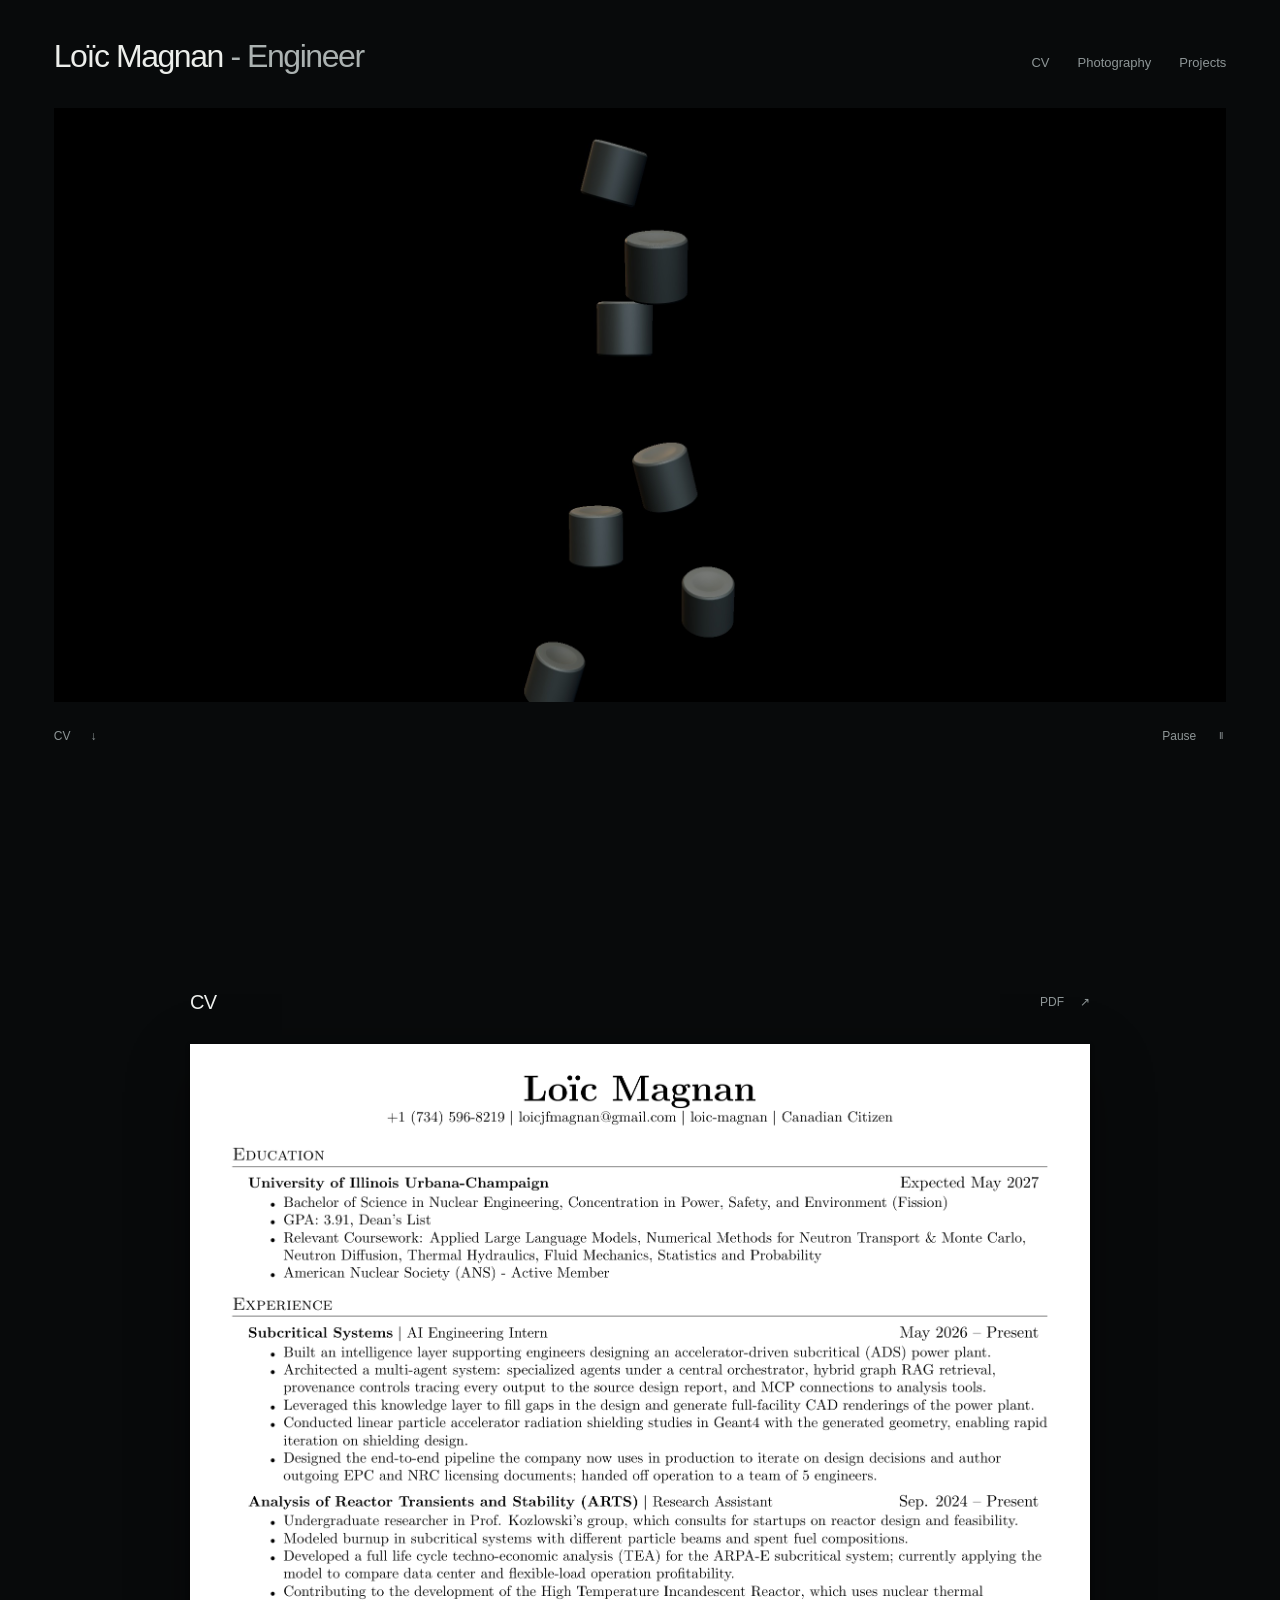
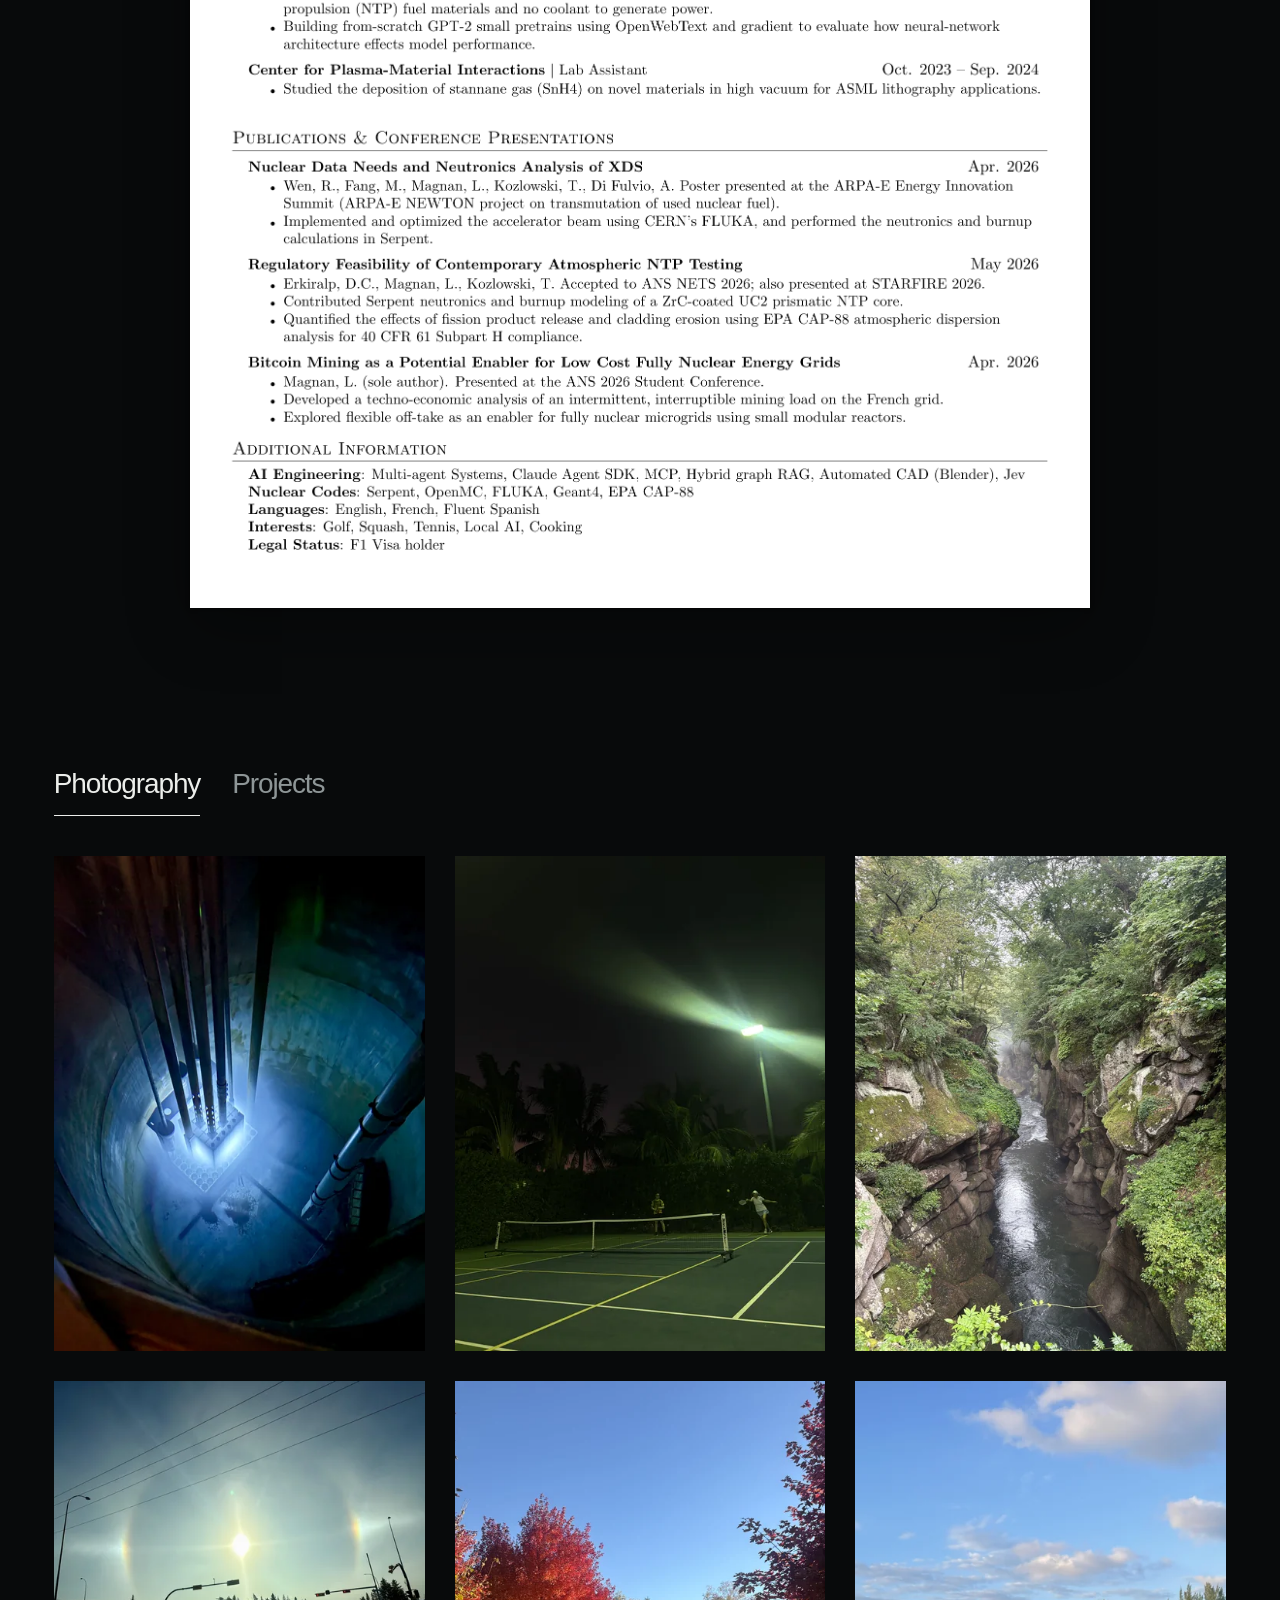
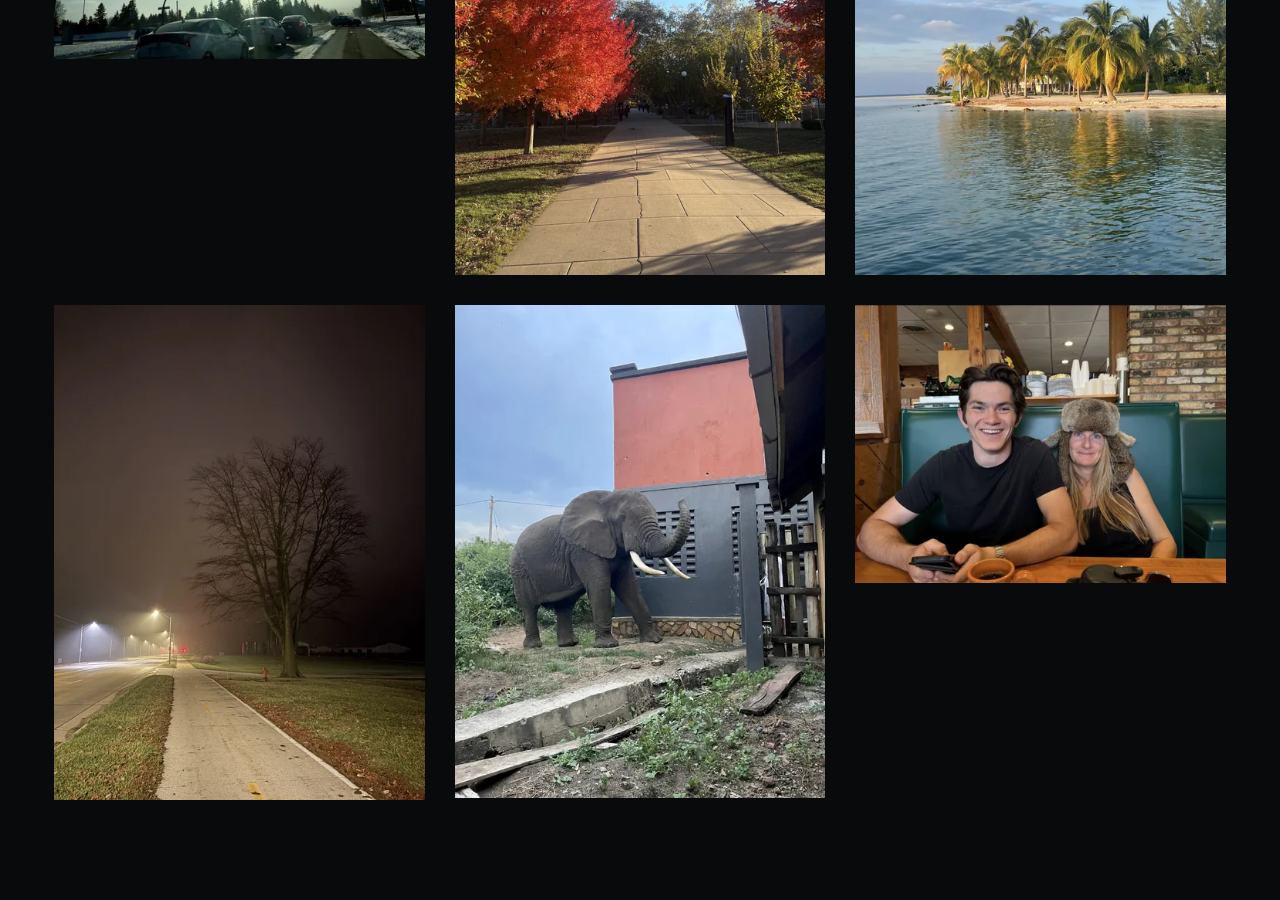
==== index.html @ 60f1f222 "Fix neutron flicker and synchronize reactor fade" ====
<!doctype html>
<html lang="en">
<head>
  <meta charset="utf-8">
  <meta name="viewport" content="width=device-width, initial-scale=1">
  <meta name="description" content="Loïc Magnan - Engineer">
  <meta name="theme-color" content="#080a0b">
  <meta property="og:title" content="Loïc Magnan - Engineer">
  <meta property="og:description" content="Engineering and photography.">
  <meta property="og:type" content="website">
  <meta property="og:url" content="https://loicmagnan.com/">
  <meta property="og:image" content="https://loicmagnan.com/assets/photos/IMG_3176-960.webp">
  <title>Loïc Magnan - Engineer</title>
  <link rel="canonical" href="https://loicmagnan.com/">
  <link rel="icon" href="favicon.svg" type="image/svg+xml">
  <link rel="stylesheet" href="styles.css?v=2">
  <link rel="stylesheet" href="portfolio.css?v=2.0">
</head>
<body class="portfolio-page">
  <a class="skip-link" href="#cv">Skip to CV</a>
  <main id="main">
    <section class="film-section" aria-labelledby="name">
      <header class="film-header">
        <h1 id="name">Loïc Magnan <span>- Engineer</span></h1>
        <nav aria-label="Main navigation">
          <a href="#cv">CV</a>
          <a href="#photography" data-select-tab="photography">Photography</a>
          <a href="#projects" data-select-tab="projects">Projects</a>
        </nav>
      </header>
      <div class="film-frame">
        <video id="reactor-film" muted loop playsinline preload="metadata" poster="assets/film/poster.jpg?v=2.3" aria-label="Film of fuel pellets assembling into a boiling water reactor, followed by recorded neutron paths" aria-describedby="film-description">
          <source data-src="assets/film/reactor-mobile.mp4?v=2.3" media="(max-width: 620px)" type="video/mp4">
          <source data-src="assets/film/reactor.mp4?v=2.3" type="video/mp4">
        </video>
        <p id="film-description" class="sr-only">A silent film made from the reactor visualization. Neutron paths use recorded OpenMC positions at the model's original scale; particle size and time are adjusted for visibility.</p>
      </div>
      <div class="film-controls">
        <a href="#cv" aria-label="Continue to CV">CV <span aria-hidden="true">↓</span></a>
        <button id="film-toggle" type="button" aria-label="Play reactor film" hidden>Play <span aria-hidden="true">▶</span></button>
        <noscript><a href="assets/film/reactor.mp4">Play film <span aria-hidden="true">↗</span></a></noscript>
      </div>
    </section>
    <section id="cv" class="paper-section" aria-labelledby="cv-title">
      <div class="paper-heading">
        <h2 id="cv-title">CV</h2>
        <a href="assets/Resume_Loic_Magnan.pdf" target="_blank" rel="noopener" aria-label="Open full CV PDF">PDF <span aria-hidden="true">↗</span></a>
      </div>
      <a class="cv-paper" href="assets/Resume_Loic_Magnan.pdf" target="_blank" rel="noopener" aria-label="Open Loïc Magnan’s CV PDF to read, zoom or print">
        <img src="assets/cv/resume.webp" width="1855" height="2400" alt="Loïc Magnan’s CV: education, experience, publications and additional information." loading="lazy" decoding="async">
      </a>
    </section>
    <section class="work-section" id="work" aria-label="Photography and projects">
      <div class="work-tabs" role="tablist" aria-label="Selected work">
        <button id="photography-tab" type="button" role="tab" aria-selected="true" aria-controls="photography" tabindex="0">Photography</button>
        <button id="projects-tab" type="button" role="tab" aria-selected="false" aria-controls="projects" tabindex="-1">Projects</button>
      </div>
      <div id="photography" role="tabpanel" aria-labelledby="photography-tab" tabindex="0">
    <div class="photo-grid" aria-label="Selected photographs">
      <figure class="photo">
        <a class="photo-link" href="assets/photos/IMG_3176-1600.webp" data-title="Reactor pool" aria-label="Open photograph 1: Reactor pool">
          <img src="assets/photos/IMG_3176-960.webp" srcset="assets/photos/IMG_3176-480.webp 480w, assets/photos/IMG_3176-960.webp 960w, assets/photos/IMG_3176-1600.webp 1600w" sizes="(max-width: 620px) 45vw, 30vw" width="3024" height="4032" alt="Blue light beneath the water of a reactor pool, viewed from above." loading="lazy" decoding="async">
        </a>
      </figure>
      <figure class="photo">
        <a class="photo-link" href="assets/photos/IMG_2511-1600.webp" data-title="Night court" aria-label="Open photograph 2: Night court">
          <img src="assets/photos/IMG_2511-960.webp" srcset="assets/photos/IMG_2511-480.webp 480w, assets/photos/IMG_2511-960.webp 960w, assets/photos/IMG_2511-1600.webp 1600w" sizes="(max-width: 620px) 45vw, 30vw" width="4284" height="5712" alt="Tennis players under a bright floodlight at night." loading="lazy" decoding="async">
        </a>
      </figure>
      <figure class="photo">
        <a class="photo-link" href="assets/photos/IMG_7074-1600.webp" data-title="The gorge" aria-label="Open photograph 3: The gorge">
          <img src="assets/photos/IMG_7074-960.webp" srcset="assets/photos/IMG_7074-480.webp 480w, assets/photos/IMG_7074-960.webp 960w, assets/photos/IMG_7074-1600.webp 1600w" sizes="(max-width: 620px) 45vw, 30vw" width="4284" height="5712" alt="Water running through a narrow, moss-covered rocky gorge." loading="lazy" decoding="async">
        </a>
      </figure>
      <figure class="photo">
        <a class="photo-link" href="assets/photos/IMG_0089-1600.webp" data-title="Sun dogs" aria-label="Open photograph 4: Sun dogs">
          <img src="assets/photos/IMG_0089-960.webp" srcset="assets/photos/IMG_0089-480.webp 480w, assets/photos/IMG_0089-960.webp 960w, assets/photos/IMG_0089-1600.webp 1600w" sizes="(max-width: 620px) 45vw, 30vw" width="5712" height="4284" alt="Bright spots on either side of the sun above a road intersection." loading="lazy" decoding="async">
        </a>
      </figure>
      <figure class="photo">
        <a class="photo-link" href="assets/photos/IMG_6515-1600.webp" data-title="Autumn" aria-label="Open photograph 5: Autumn">
          <img src="assets/photos/IMG_6515-960.webp" srcset="assets/photos/IMG_6515-480.webp 480w, assets/photos/IMG_6515-960.webp 960w, assets/photos/IMG_6515-1600.webp 1600w" sizes="(max-width: 620px) 45vw, 30vw" width="4284" height="5712" alt="Red and orange leaves beside a sunlit paved path." loading="lazy" decoding="async">
        </a>
      </figure>
      <figure class="photo">
        <a class="photo-link" href="assets/photos/IMG_3228-1600.webp" data-title="By the water" aria-label="Open photograph 6: By the water">
          <img src="assets/photos/IMG_3228-960.webp" srcset="assets/photos/IMG_3228-480.webp 480w, assets/photos/IMG_3228-960.webp 960w, assets/photos/IMG_3228-1600.webp 1600w" sizes="(max-width: 620px) 45vw, 30vw" width="3024" height="4032" alt="Palm trees along a quiet shoreline beneath a blue sky." loading="lazy" decoding="async">
        </a>
      </figure>
      <figure class="photo">
        <a class="photo-link" href="assets/photos/IMG_6840-1600.webp" data-title="Fog" aria-label="Open photograph 7: Fog">
          <img src="assets/photos/IMG_6840-960.webp" srcset="assets/photos/IMG_6840-480.webp 480w, assets/photos/IMG_6840-960.webp 960w, assets/photos/IMG_6840-1600.webp 1600w" sizes="(max-width: 620px) 45vw, 30vw" width="3024" height="4032" alt="A tree and sidewalk beneath streetlights on a foggy night." loading="lazy" decoding="async">
        </a>
      </figure>
      <figure class="photo">
        <a class="photo-link" href="assets/photos/IMG_1655-1600.webp" data-title="An elephant" aria-label="Open photograph 8: An elephant">
          <img src="assets/photos/IMG_1655-960.webp" srcset="assets/photos/IMG_1655-480.webp 480w, assets/photos/IMG_1655-960.webp 960w, assets/photos/IMG_1655-1600.webp 1170w" sizes="(max-width: 620px) 45vw, 30vw" width="1170" height="1554" alt="An elephant standing beside a building and an open gate." loading="lazy" decoding="async">
        </a>
      </figure>
      <figure class="photo">
        <a class="photo-link screenshot" href="assets/photos/IMG_7429-1600.webp" data-title="Dinner" aria-label="Open photograph 9: Dinner">
          <img src="assets/photos/IMG_7429-960.webp" srcset="assets/photos/IMG_7429-480.webp 480w, assets/photos/IMG_7429-960.webp 960w, assets/photos/IMG_7429-1600.webp 1179w" sizes="(max-width: 620px) 45vw, 30vw" width="1179" height="2556" alt="Two people sitting together at a restaurant table." loading="lazy" decoding="async">
        </a>
      </figure>
    </div>
      </div>
      <div id="projects" role="tabpanel" aria-labelledby="projects-tab" tabindex="0" hidden>
        <!-- Reserved for finished projects. No placeholder cards or filler. -->
      </div>
    </section>
  </main>
  <dialog id="photo-viewer" class="photo-viewer" aria-label="Photo viewer">
    <div class="viewer-layout">
      <div class="viewer-top"><button class="viewer-close" type="button" aria-label="Close photo viewer">Close ×</button></div>
      <div class="viewer-stage"><div class="viewer-frame"><img class="viewer-image" alt=""></div></div>
      <div class="viewer-bottom">
        <div class="viewer-controls">
          <button type="button" data-direction="previous" aria-label="Previous photograph">←</button>
          <button type="button" data-direction="next" aria-label="Next photograph">→</button>
        </div>
      </div>
      <p class="viewer-status" role="status" aria-live="polite"></p>
    </div>
  </dialog>
  <script src="portfolio.js?v=2.0" defer></script>
  <script src="gallery.js?v=2" defer></script>
</body>
</html>
---- styles.css ----
:root {
  color-scheme: dark;
  --paper: #0b0d0e;
  --ink: #eeeeea;
  --muted: #a3aaa6;
  --line: #373c39;
  --gutter: clamp(22px, 4.2vw, 76px);
  font-family: "Helvetica Neue", Helvetica, Arial, sans-serif;
  font-synthesis: none;
}
* { box-sizing: border-box; }
html { background: var(--paper); color: var(--ink); scroll-behavior: smooth; }
body { margin: 0; min-width: 300px; -webkit-font-smoothing: antialiased; }
body.viewer-open { overflow: hidden; }
a { color: inherit; text-decoration-thickness: 1px; text-underline-offset: 5px; }
button { font: inherit; color: inherit; }
a, button { -webkit-tap-highlight-color: transparent; }
a:focus-visible, button:focus-visible, summary:focus-visible { outline: 2px solid #a7dce7; outline-offset: 7px; }
img { display: block; max-width: 100%; }
button { border: 0; border-radius: 0; }
::selection { background: #d9e5e0; color: #111312; }
.skip-link { position: fixed; top: -80px; left: 20px; padding: 14px; background: var(--ink); color: var(--paper); z-index: 100; }
.skip-link:focus { top: 15px; }
.site-header, main { width: min(100%, 1720px); margin-inline: auto; padding-inline: var(--gutter); }
.site-header { min-height: 110px; display: flex; align-items: center; justify-content: space-between; gap: 36px; }
.wordmark { font-size: 20px; letter-spacing: -.055em; text-decoration: none; white-space: nowrap; }
.site-nav { display: flex; gap: clamp(20px, 2.5vw, 42px); }
.site-nav a { position: relative; padding-block: 14px; color: var(--muted); font-size: 14px; text-decoration: none; }
.site-nav a:hover, .site-nav a[aria-current="page"] { color: var(--ink); }
.site-nav a[aria-current="page"]::after { position: absolute; content: ""; bottom: 5px; left: 0; right: 0; height: 1px; background: currentColor; }
main { padding-top: 56px; padding-bottom: 120px; min-height: calc(100svh - 212px); }
.page-heading { display: flex; align-items: baseline; justify-content: space-between; gap: 24px; margin-bottom: 66px; }
h1, h2, h3, p, figure { margin: 0; }
h1 { font-weight: 400; font-size: clamp(48px, 6.2vw, 94px); line-height: 1.05; letter-spacing: -.065em; }
.page-note { white-space: nowrap; }
.text-link { font-size: 14px; }

/* Home: the name and navigation are the entire page. */
.home-header { justify-content: flex-end; }
.home-main { display: grid; place-items: center; min-height: calc(100svh - 110px); padding-block: 0 110px; }
.home-main h1 { font-size: clamp(20px, 3vw, 40px); line-height: 1.4; font-weight: 400; letter-spacing: -.035em; text-align: center; }

/* Photography: plain, uncropped images. */
.photo-grid { display: grid; grid-template-columns: repeat(3, minmax(0, 1fr)); gap: 28px; align-items: center; }
.photo { min-width: 0; margin: 0; }
.photo-link { display: block; position: relative; width: 100%; overflow: hidden; cursor: zoom-in; background: #181d19; }
.photo-link img { width: 100%; height: auto; transition: opacity .18s ease; }
.photo-link:hover img { opacity: .88; }
.photo-link.screenshot { aspect-ratio: 1179 / 884; }
.photo-link.screenshot img { position: absolute; top: 50%; transform: translateY(-50%); }

/* Full-screen photo viewer */
.photo-viewer { position: fixed; inset: 0; width: 100%; height: 100%; max-width: none; max-height: none; border: 0; margin: 0; padding: 0; background: #0a0b0a; color: var(--ink); }
.photo-viewer::backdrop { background: #0a0b0a; }
.viewer-layout { height: 100%; height: 100dvh; display: grid; grid-template-rows: 80px minmax(0, 1fr) 86px; padding-inline: clamp(16px, 4vw, 64px); }
.viewer-top { display: flex; align-items: center; justify-content: flex-end; gap: 20px; }
.viewer-close { min-height: 44px; min-width: 72px; padding: 10px 0 10px 18px; background: transparent; cursor: pointer; font-size: 14px; }
.viewer-stage { display: grid; place-items: center; min-height: 0; touch-action: pan-y pinch-zoom; }
.viewer-frame { width: 100%; height: 100%; min-height: 0; position: relative; }
.viewer-frame img { position: absolute; inset: 0; width: 100%; height: 100%; object-fit: contain; }
.viewer-frame.screenshot { display: block; width: min(100%, calc((100dvh - 166px) * 1179 / 884)); height: auto; aspect-ratio: 1179 / 884; overflow: hidden; }
.viewer-frame.screenshot img { inset: auto; left: 0; top: 50%; transform: translateY(-50%); width: 100%; height: auto; }
.viewer-bottom { display: flex; align-items: center; justify-content: center; gap: 18px; }
.viewer-controls { display: flex; gap: 26px; align-items: center; }
.viewer-controls button { width: 46px; height: 46px; background: transparent; cursor: pointer; font-size: 25px; }
.viewer-controls button:hover, .viewer-close:hover { color: #a7dce7; }
.viewer-status { position: absolute; width: 1px; height: 1px; overflow: hidden; clip-path: inset(50%); }

/* CV */
.cv-heading { align-items: center; }
.download-link { display: inline-flex; gap: 25px; align-items: center; padding-bottom: 12px; border-bottom: 1px solid var(--ink); text-decoration: none; white-space: nowrap; font-size: 14px; }
.cv-section { display: grid; grid-template-columns: 200px minmax(0, 1fr); gap: 42px; padding-block: 38px; border-top: 1px solid var(--line); }
.cv-section > h2 { font-size: 13px; font-weight: 400; padding-top: 5px; color: var(--muted); }
.cv-entry + .cv-entry { margin-top: 38px; }
.cv-entry-head { display: flex; justify-content: space-between; align-items: baseline; gap: 25px; }
.cv-entry h3 { font-size: 21px; line-height: 1.35; font-weight: 400; letter-spacing: -.025em; }
.cv-date { font-size: 12px; color: var(--muted); white-space: nowrap; }
.cv-role { font-size: 14px; margin-top: 6px; }
.cv-description { font-size: 14px; line-height: 1.75; color: var(--muted); margin-top: 14px; max-width: 730px; }
.cv-description + .cv-description { margin-top: 8px; }
.cv-compact { display: grid; grid-template-columns: 140px 1fr; gap: 14px 25px; margin: 0; font-size: 14px; line-height: 1.6; }
.cv-compact dt { color: var(--muted); }
.cv-compact dd { margin: 0; }

@media (max-width: 900px) {
  .site-header { min-height: 100px; }
  main { padding-top: 40px; padding-bottom: 80px; }
  .page-heading { margin-bottom: 46px; }
  .cv-section { grid-template-columns: 125px 1fr; gap: 28px; }
  .cv-entry-head { display: block; }
  .cv-date { display: block; margin-top: 9px; }
}
@media (max-width: 620px) {
  .site-header { align-items: flex-start; flex-direction: column; gap: 19px; padding-top: 25px; padding-bottom: 16px; }
  .wordmark { font-size: 20px; }
  .site-nav { width: 100%; justify-content: space-between; gap: 16px; }
  .site-nav a { font-size: 13px; padding-block: 10px; }
  .site-nav a[aria-current="page"]::after { bottom: 0; }
  main { padding-top: 38px; padding-bottom: 64px; }
  h1 { font-size: clamp(43px, 11vw, 64px); }
  .page-heading { gap: 14px; margin-bottom: 34px; }
  .page-note { font-size: 10px; }
  .home-main { padding-top: 0; }
  .photo-grid { grid-template-columns: repeat(2, minmax(0, 1fr)); gap: 30px 15px; }
  .viewer-layout { grid-template-rows: 66px minmax(0, 1fr) 90px; padding-inline: 15px; }
  .viewer-frame.screenshot { width: min(100%, calc((100dvh - 156px) * 1179 / 884)); }
  .viewer-controls { gap: 10px; }
  .cv-heading { align-items: flex-start; }
  .download-link { font-size: 12px; gap: 15px; margin-top: 12px; }
  .cv-section { grid-template-columns: 1fr; gap: 23px; padding-block: 28px; }
  .cv-entry h3 { font-size: 20px; }
  .cv-compact { grid-template-columns: 95px 1fr; font-size: 13px; }
}
@media (max-width: 380px) {
  .page-heading:not(.cv-heading) { display: block; }
  .page-heading .page-note { margin-top: 17px; }
}
@media (prefers-reduced-motion: reduce) {
  html { scroll-behavior: auto; }
  *, *::before, *::after { transition: none !important; animation: none !important; }
}

/* Project direction: photographs stand alone, without captions or numbering. */
.viewer-top { justify-content: flex-end; }
.viewer-bottom { justify-content: center; }
@media (max-width: 620px) {
  .home-header { align-items: stretch; min-height: 77px; }
  .home-main { min-height: calc(100svh - 77px); padding-block: 0 77px; }
  .photo-grid { grid-template-columns: repeat(2, minmax(0, 1fr)); gap: 18px; }
  .photo:last-child { grid-column: span 2; }
}

@media (min-width: 621px) and (max-width: 900px) { .home-main { min-height: calc(100svh - 100px); padding-block: 0 100px; } }
---- portfolio.css ----
:root { --paper:#080a0b; --ink:#eceeeb; --muted:#8e9697; }
html { background:var(--paper); }
.portfolio-page main { width:100%; padding:0; }
.portfolio-page [hidden] { display:none !important; }
.sr-only { position:absolute; width:1px; height:1px; padding:0; overflow:hidden; clip-path:inset(50%); white-space:nowrap; }
.film-section { min-height:100svh; padding:36px var(--gutter) 54px; max-width:1920px; margin-inline:auto; }
.film-header { display:flex; align-items:baseline; justify-content:space-between; gap:28px; min-height:72px; }
.film-header h1 { font-size:clamp(24px,2.5vw,36px); font-weight:400; line-height:1.3; letter-spacing:-.045em; }
.film-header h1 span { color:#abb2b1; white-space:nowrap; }
.film-header nav { display:flex; gap:28px; }
.film-header nav a { padding-block:12px; text-decoration:none; font-size:13px; color:var(--muted); }
.film-header nav a:hover { color:var(--ink); }
.film-frame { height:66svh; background:#000; overflow:hidden; }
.film-frame video { width:100%; height:100%; display:block; object-fit:contain; }
.film-controls { display:flex; justify-content:space-between; align-items:center; padding-top:12px; }
.film-controls a, .film-controls button { display:flex; align-items:center; gap:20px; min-height:44px; padding:8px 0; color:var(--muted); font-size:12px; text-decoration:none; background:transparent; cursor:pointer; }
.film-controls a:hover, .film-controls button:hover { color:var(--ink); }
.film-controls button span { font-size:9px; width:10px; }
.paper-section { padding:80px var(--gutter) 144px; scroll-margin-top:30px; }
.paper-heading { max-width:900px; margin:0 auto 20px; display:flex; justify-content:space-between; align-items:center; }
.paper-heading h2 { font-size:20px; font-weight:400; letter-spacing:-.035em; }
.paper-heading a { display:flex; gap:16px; min-height:44px; align-items:center; color:var(--muted); font-size:12px; text-decoration:none; }
.paper-heading a:hover { color:var(--ink); }
.cv-paper { display:block; max-width:900px; margin-inline:auto; background:#fff; box-shadow:0 18px 60px #0005,0 1px 4px #0007; cursor:zoom-in; }
.cv-paper img { width:100%; height:auto; }
.work-section { max-width:1720px; padding:0 var(--gutter) 100px; margin-inline:auto; scroll-margin-top:40px; }
.work-tabs { display:flex; align-items:baseline; gap:32px; margin-bottom:40px; }
.work-tabs button { background:transparent; padding:16px 0; position:relative; color:var(--muted); cursor:pointer; font-size:clamp(20px,2.2vw,28px); font-weight:400; letter-spacing:-.04em; }
.work-tabs button[aria-selected="true"] { color:var(--ink); }
.work-tabs button[aria-selected="true"]::after { content:""; position:absolute; left:0; right:0; bottom:0; height:1px; background:currentColor; }
.work-section [role="tabpanel"] { scroll-margin-top:120px; }
.work-section [role="tabpanel"]:focus-visible { outline:1px solid #829da4; outline-offset:10px; }
#projects { min-height:calc(100svh - 180px); }
.portfolio-page .photo-grid { gap:30px; align-items:start; }
@media(max-width:800px) {
  .film-header { flex-direction:column; gap:10px; padding-bottom:24px; }
  .film-header nav { gap:24px; }
  .film-section { padding-top:26px; }
  .paper-section { padding-top:48px; padding-bottom:90px; }
}
@media(max-width:620px) {
  .film-section { padding:24px 22px 44px; min-height:100svh; }
  .film-header h1 { font-size:25px; }
  .film-header nav a { font-size:12px; }
  .film-frame { height:62svh; }
  .film-frame video { object-fit:cover; }
  .film-controls { padding-top:8px; }
  .paper-section { padding-inline:16px; }
  .paper-heading { padding-inline:6px; margin-bottom:12px; }
  .work-section { padding:0 22px 64px; }
  .work-tabs { gap:28px; margin-bottom:26px; }
  .portfolio-page .photo-grid { gap:16px; }
}
@media print {
  .film-section,.work-section,.paper-heading,.skip-link,.photo-viewer { display:none !important; }
  .paper-section { padding:0; }
  .cv-paper { box-shadow:none; max-width:none; }
  html,body { background:white; }
}
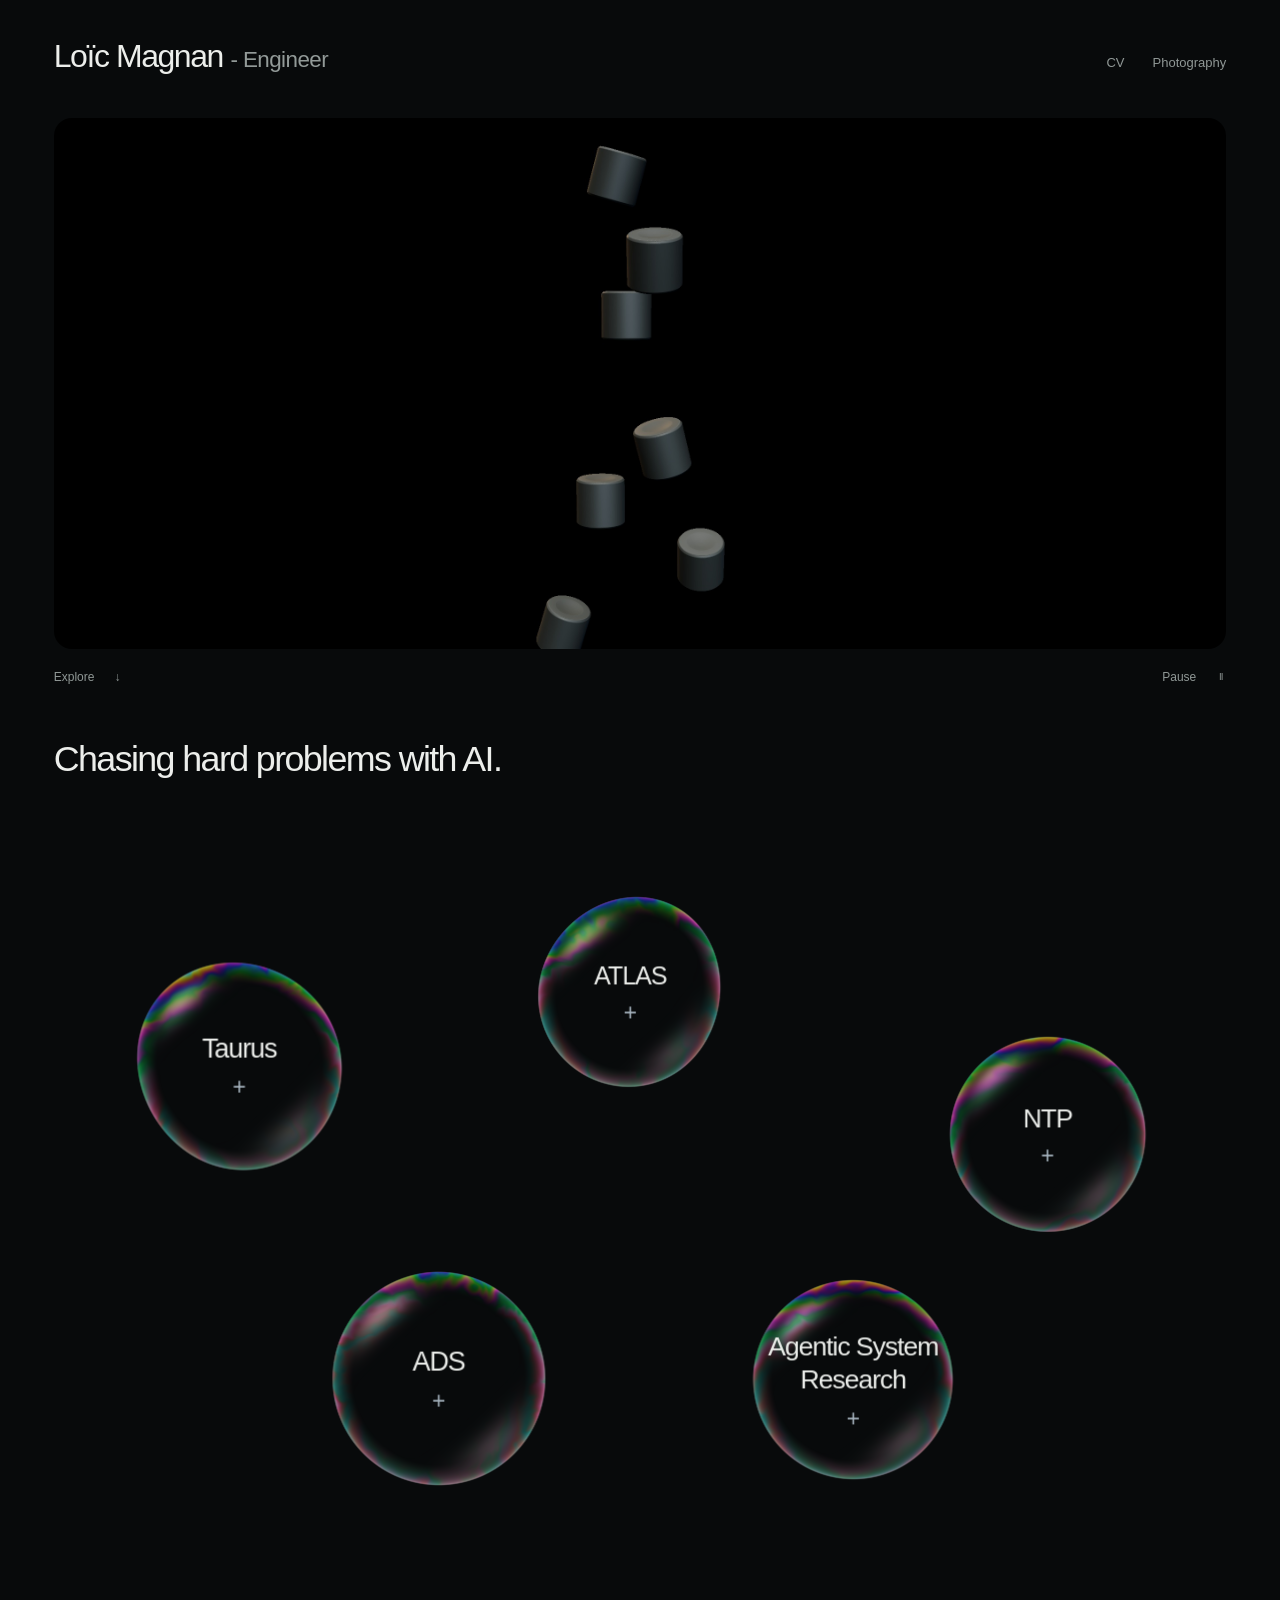
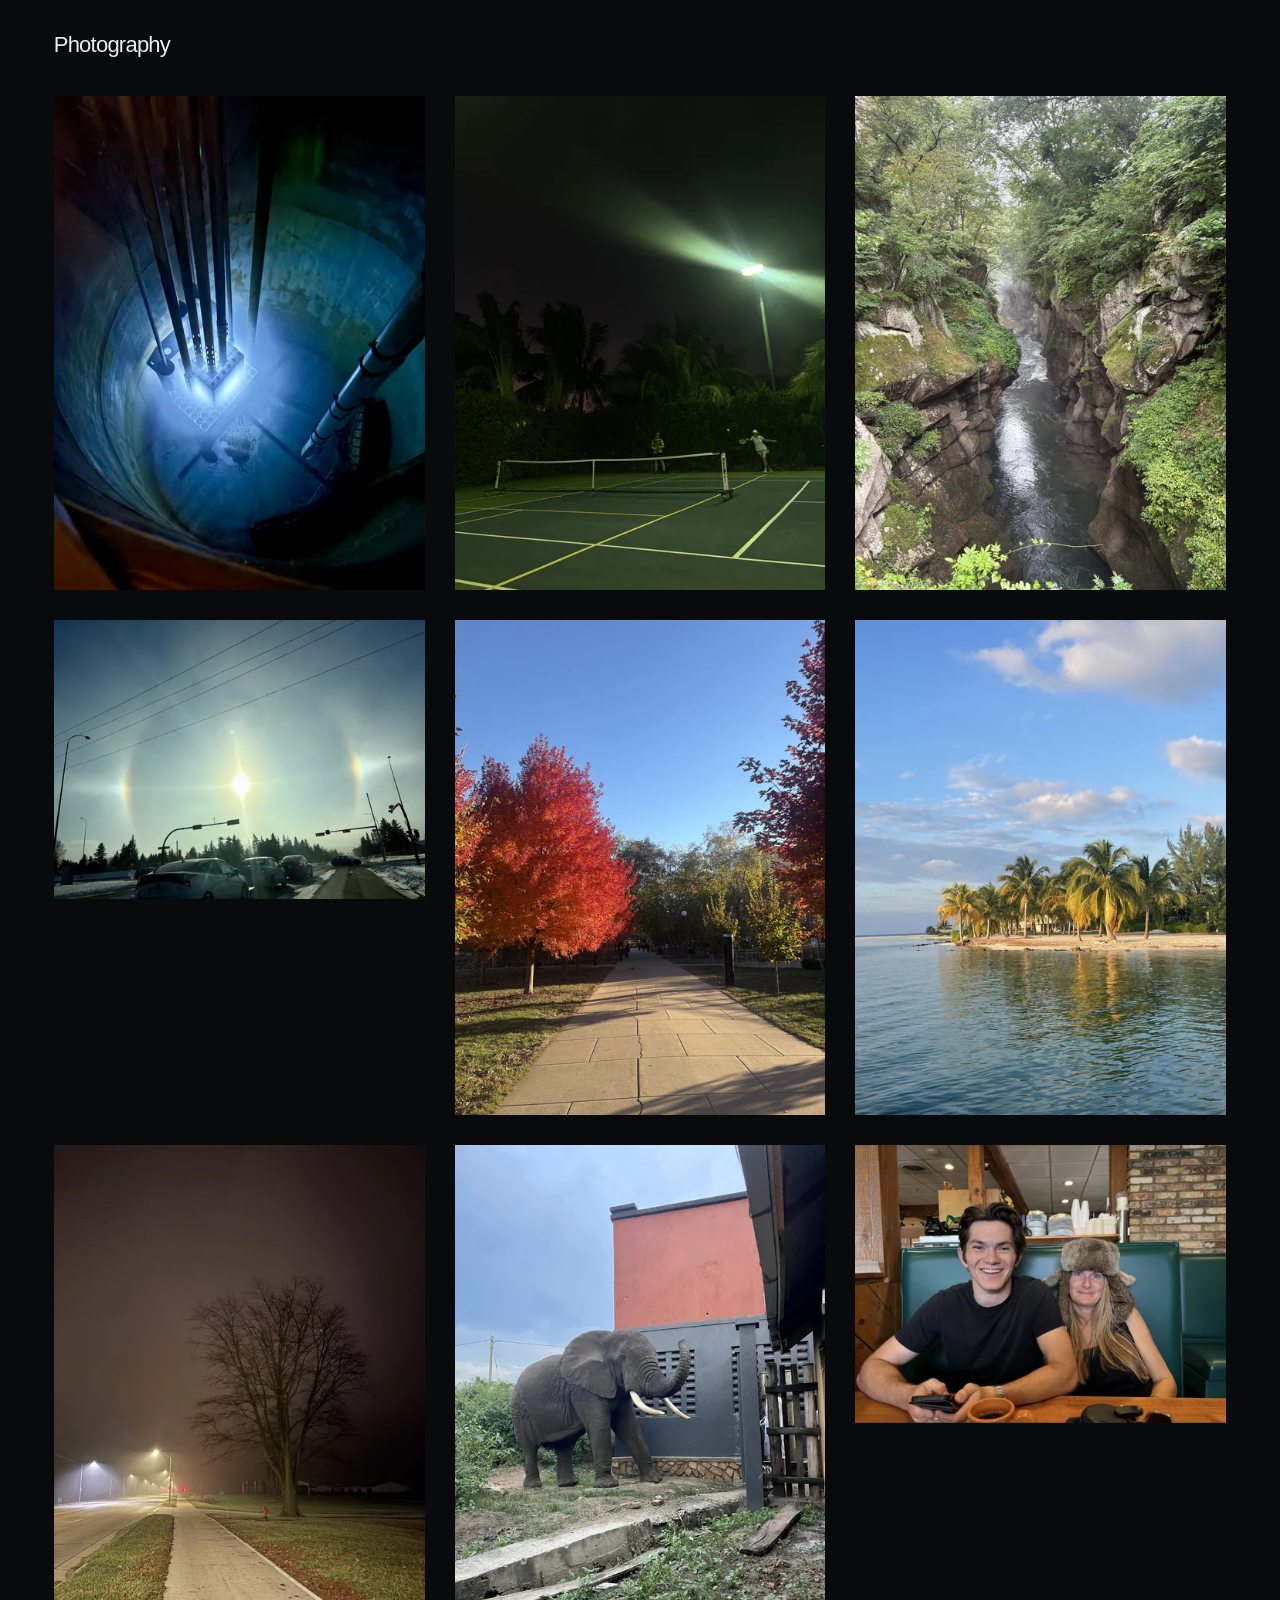
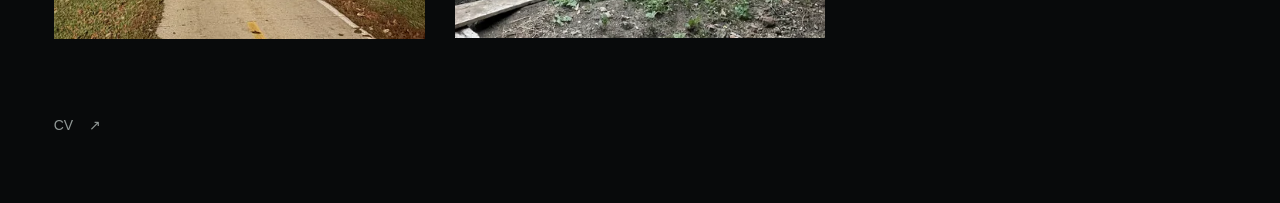
==== commit 9e927ee6: "Publish floating portfolio bubbles and project research content" ====
--- a/index.html
+++ b/index.html
@@ -14,18 +14,17 @@
   <link rel="canonical" href="https://loicmagnan.com/">
   <link rel="icon" href="favicon.svg" type="image/svg+xml">
   <link rel="stylesheet" href="styles.css?v=2">
-  <link rel="stylesheet" href="portfolio.css?v=2.0">
+  <link rel="stylesheet" href="portfolio.css?v=3.0">
 </head>
 <body class="portfolio-page">
-  <a class="skip-link" href="#cv">Skip to CV</a>
+  <a class="skip-link" href="#work">Skip to work</a>
   <main id="main">
     <section class="film-section" aria-labelledby="name">
       <header class="film-header">
         <h1 id="name">Loïc Magnan <span>- Engineer</span></h1>
         <nav aria-label="Main navigation">
-          <a href="#cv">CV</a>
-          <a href="#photography" data-select-tab="photography">Photography</a>
-          <a href="#projects" data-select-tab="projects">Projects</a>
+          <a href="cv.html">CV</a>
+          <a href="#photography">Photography</a>
         </nav>
       </header>
       <div class="film-frame">
@@ -36,26 +35,202 @@
         <p id="film-description" class="sr-only">A silent film made from the reactor visualization. Neutron paths use recorded OpenMC positions at the model's original scale; particle size and time are adjusted for visibility.</p>
       </div>
       <div class="film-controls">
-        <a href="#cv" aria-label="Continue to CV">CV <span aria-hidden="true">↓</span></a>
+        <a href="#work" aria-label="Explore projects and research">Explore <span aria-hidden="true">↓</span></a>
         <button id="film-toggle" type="button" aria-label="Play reactor film" hidden>Play <span aria-hidden="true">▶</span></button>
         <noscript><a href="assets/film/reactor.mp4">Play film <span aria-hidden="true">↗</span></a></noscript>
       </div>
+      <p class="intro-line">Chasing hard problems with AI.</p>
     </section>
-    <section id="cv" class="paper-section" aria-labelledby="cv-title">
-      <div class="paper-heading">
-        <h2 id="cv-title">CV</h2>
-        <a href="assets/Resume_Loic_Magnan.pdf" target="_blank" rel="noopener" aria-label="Open full CV PDF">PDF <span aria-hidden="true">↗</span></a>
+    <section class="work-row floating-work" id="work" aria-label="Projects and research">
+      <div class="bubble-list">
+          <details class="work-bubble" name="work" id="taurus">
+            <summary>
+              <span class="bubble-surface" aria-hidden="true"></span>
+              <span class="bubble-title">Taurus</span>
+              <span class="bubble-action" aria-hidden="true"><span class="bubble-close-label">Close</span><span class="bubble-symbol">+</span></span>
+            </summary>
+            <div class="bubble-content project-content taurus-content">
+              <p class="project-role">Co-Developer</p>
+              <ul class="project-description">
+                <li>Taurus is an algorithmic trade origination, execution, and risk management platform.</li>
+                <li>It has comprehensive front, middle, and back office agentic systems.</li>
+                <li>The system incorporates data feeds, web scrapers, Graph RAGs, multiple agents with constitutions, and proprietary DCF and Black–Scholes models to screen options.</li>
+                <li>Currently, it is actively managed; the cash-settled put and covered call trades are the best performing feature.</li>
+              </ul>
+              <div class="project-gallery" data-gallery="Taurus screenshots" aria-label="Taurus screenshots">
+                <figure class="project-screen project-screen-featured">
+                  <a class="photo-link" href="assets/projects/taurus/trade-timing.png" data-title="Taurus — Trade timing" aria-label="Enlarge Taurus trade timing screenshot">
+                    <img src="assets/projects/taurus/trade-timing.png" width="2330" height="1160" alt="Taurus trade timing view with an ANET price chart, statistical bands, dealer levels, and level-by-level analysis." loading="lazy" decoding="async">
+                  </a>
+                  <figcaption>Trade timing <span aria-hidden="true">↗</span></figcaption>
+                </figure>
+                <figure class="project-screen">
+                  <a class="photo-link" href="assets/projects/taurus/valuation.png" data-title="Taurus — Valuation" aria-label="Enlarge Taurus valuation screenshot">
+                    <img src="assets/projects/taurus/valuation.png" width="2282" height="1018" alt="Taurus valuation table comparing market prices, house estimates, consensus targets, and implied growth." loading="lazy" decoding="async">
+                  </a>
+                  <figcaption>Valuation <span aria-hidden="true">↗</span></figcaption>
+                </figure>
+                <figure class="project-screen">
+                  <a class="photo-link" href="assets/projects/taurus/screening.png" data-title="Taurus — Screening" aria-label="Enlarge Taurus screening screenshot">
+                    <img src="assets/projects/taurus/screening.png" width="2514" height="1064" alt="Taurus screening view showing SMCI price and moving averages alongside valuation, growth, and momentum scores." loading="lazy" decoding="async">
+                  </a>
+                  <figcaption>Screening <span aria-hidden="true">↗</span></figcaption>
+                </figure>
+              </div>
+            </div>
+          </details>
+          <details class="work-bubble" name="work" id="atlas">
+            <summary>
+              <span class="bubble-surface" aria-hidden="true"></span>
+              <span class="bubble-title">ATLAS</span>
+              <span class="bubble-action" aria-hidden="true"><span class="bubble-close-label">Close</span><span class="bubble-symbol">+</span></span>
+            </summary>
+            <div class="bubble-content project-content atlas-content">
+              <p class="project-role">Designer and Developer</p>
+              <ul class="project-description">
+                <li>ATLAS is the proprietary intelligence layer for Subcritical Systems.</li>
+                <li>I designed and developed the current version, which features 3D capabilities, project planning, as well as regulatory and EPC functionality.</li>
+                <li>This system is now maintained by 5 engineers and is functional.</li>
+              </ul>
+              <div class="project-gallery atlas-gallery" data-gallery="ATLAS project images" aria-label="ATLAS project images">
+                <figure class="project-screen project-screen-featured">
+                  <a class="photo-link" href="assets/projects/atlas/radiation-analysis.png" data-title="ATLAS — Radiation analysis" aria-label="Enlarge ATLAS radiation analysis">
+                    <img src="assets/projects/atlas/radiation-analysis.png" width="1062" height="700" alt="Radiation dose-rate cross-section with a logarithmic color scale and facility outlines." loading="lazy" decoding="async">
+                  </a>
+                  <figcaption>Radiation analysis <span aria-hidden="true">↗</span></figcaption>
+                </figure>
+                <figure class="project-screen">
+                  <a class="photo-link" href="assets/projects/atlas/facility-model.png" data-title="ATLAS — 3D facility model" aria-label="Enlarge ATLAS 3D facility model">
+                    <img src="assets/projects/atlas/facility-model.png" width="2168" height="1296" alt="A detailed 3D facility model with structural beams, service lines, equipment, and an access stairway." loading="lazy" decoding="async">
+                  </a>
+                  <figcaption>3D facility model <span aria-hidden="true">↗</span></figcaption>
+                </figure>
+              </div>
+            </div>
+          </details>
+          <details class="work-bubble" name="work" id="ntp">
+            <summary>
+              <span class="bubble-surface" aria-hidden="true"></span>
+              <span class="bubble-title">NTP</span>
+              <span class="bubble-action" aria-hidden="true"><span class="bubble-close-label">Close</span><span class="bubble-symbol">+</span></span>
+            </summary>
+            <div class="bubble-content project-content ntp-content">
+              <p class="project-role">Co-Author</p>
+              <ul class="project-description">
+                <li>I co-authored a paper about the regulatory feasibility of atmospheric testing of nuclear thermal propulsion rockets.</li>
+                <li>This is an end-to-end study including neutronics, erosion, and atmospheric dispersion.</li>
+                <li>We presented it at NETS 2026.</li>
+              </ul>
+              <p class="project-publication"><a href="https://www.researchgate.net/publication/404384324_Regulatory_Feasibility_of_Contemporary_Atmospheric_NTP_Testing" target="_blank" rel="noopener noreferrer">Read the paper on ResearchGate <span aria-hidden="true">↗</span></a></p>
+              <div class="project-gallery" data-gallery="NTP research figures" aria-label="NTP research figures">
+                <figure class="project-screen project-screen-featured">
+                  <a class="photo-link" href="assets/projects/ntp/study-overview.png" data-title="NTP — Study overview" aria-label="Enlarge NTP study overview">
+                    <img src="assets/projects/ntp/study-overview.png" width="1556" height="482" alt="Diagram of radionuclide release mechanisms and the study workflow, from neutronics and erosion modeling to atmospheric dispersion and dose analysis." loading="lazy" decoding="async">
+                  </a>
+                  <figcaption>Study overview <span aria-hidden="true">↗</span></figcaption>
+                </figure>
+                <figure class="project-screen">
+                  <a class="photo-link" href="assets/projects/ntp/dose-analysis.png" data-title="NTP — Dose analysis" aria-label="Enlarge NTP dose analysis">
+                    <img src="assets/projects/ntp/dose-analysis.png" width="690" height="454" alt="Logarithmic plot of effective dose against coated fuel particle failure fraction, with temperature curves and a marked DOE dose limit." loading="lazy" decoding="async">
+                  </a>
+                  <figcaption>Dose analysis <span aria-hidden="true">↗</span></figcaption>
+                </figure>
+                <figure class="project-screen">
+                  <a class="photo-link" href="assets/projects/ntp/coolant-channel.png" data-title="NTP — Coolant channel" aria-label="Enlarge NTP coolant channel diagram">
+                    <img src="assets/projects/ntp/coolant-channel.png" width="606" height="516" alt="Cross-section of a hydrogen coolant channel with zirconium carbide cladding, coated fuel particles, and a graphite moderator." loading="lazy" decoding="async">
+                  </a>
+                  <figcaption>Coolant channel <span aria-hidden="true">↗</span></figcaption>
+                </figure>
+              </div>
+            </div>
+          </details>
+          <details class="work-bubble" name="work" id="ads">
+            <summary>
+              <span class="bubble-surface" aria-hidden="true"></span>
+              <span class="bubble-title">ADS</span>
+              <span class="bubble-action" aria-hidden="true"><span class="bubble-close-label">Close</span><span class="bubble-symbol">+</span></span>
+            </summary>
+            <div class="bubble-content project-content ads-content">
+              <p class="project-role">Research Contributor</p>
+              <ul class="project-description">
+                <li>I was responsible for the high-energy physics simulations using FLUKA for this accelerator-driven system neutronics study.</li>
+                <li>I also contribute to burnup analysis in Professor Kozlowski’s research group, studying how the fuel composition changes as the system operates.</li>
+              </ul>
+              <div class="project-gallery" data-gallery="ADS research figures" aria-label="ADS research figures">
+                <figure class="project-screen project-screen-featured">
+                  <a class="photo-link" href="assets/projects/ads/heat-generation.png" data-title="ADS — Volumetric heat generation" aria-label="Enlarge ADS volumetric heat generation plot">
+                    <img src="assets/projects/ads/heat-generation.png" width="2012" height="1652" alt="Three-dimensional plot of volumetric heat generation from a 1 GeV proton beam as a function of radial and axial position." loading="lazy" decoding="async">
+                  </a>
+                  <figcaption>Volumetric heat generation <span aria-hidden="true">↗</span></figcaption>
+                </figure>
+                <figure class="project-screen">
+                  <a class="photo-link" href="assets/projects/ads/neutron-source.png" data-title="ADS — FLUKA neutron source" aria-label="Enlarge FLUKA neutron source energy plot">
+                    <img src="assets/projects/ads/neutron-source.png" width="1505" height="925" alt="FLUKA neutron source energy tally from 1 GeV proton spallation, plotted as a histogram of neutron energies." loading="lazy" decoding="async">
+                  </a>
+                  <figcaption>FLUKA neutron source <span aria-hidden="true">↗</span></figcaption>
+                </figure>
+                <figure class="project-screen">
+                  <a class="photo-link figure-on-white" href="assets/projects/ads/system-design.png" data-title="ADS — System design" aria-label="Enlarge accelerator-driven system design">
+                    <img src="assets/projects/ads/system-design.png" width="1544" height="675" alt="Lead-based accelerator-driven system geometry and isotope composition, with a central proton beam and spallation target." loading="lazy" decoding="async">
+                  </a>
+                  <figcaption>System design <span aria-hidden="true">↗</span></figcaption>
+                </figure>
+              </div>
+            </div>
+          </details>
+          <details class="work-bubble" name="work" id="agentic-systems">
+            <summary>
+              <span class="bubble-surface" aria-hidden="true"></span>
+              <span class="bubble-title">Agentic System Research</span>
+              <span class="bubble-action" aria-hidden="true"><span class="bubble-close-label">Close</span><span class="bubble-symbol">+</span></span>
+            </summary>
+            <div class="bubble-content project-content agentic-content">
+              <p class="project-role">Research in Progress</p>
+              <ul class="project-description">
+                <li>I am currently working with Ian Burges and Matt Burges at Ascendance Foundry on research into multi-agent systems.</li>
+                <li>The goal of the study is to quantify entropy in multi-agent systems in order to develop a playbook for minimizing error.</li>
+              </ul>
+              <div class="project-gallery" data-gallery="Agentic System Research" aria-label="Agentic System Research">
+                <figure class="project-screen project-screen-featured">
+                  <a class="photo-link" href="assets/projects/agentic-systems/error-propagation.png" data-title="Agentic System Research — Error propagation" aria-label="Enlarge the agentic systems error propagation diagram">
+                    <img src="assets/projects/agentic-systems/error-propagation.png" width="1244" height="588" alt="Three events show an error entering a sub-agent's report, contaminating shared memory, and later returning as a working error when another question retrieves it." loading="lazy" decoding="async">
+                  </a>
+                  <figcaption>Error propagation through shared memory <span aria-hidden="true">↗</span></figcaption>
+                </figure>
+              </div>
+              <section class="model-preview" aria-labelledby="agentic-model-title">
+                <h3 id="agentic-model-title">Model preview</h3>
+                <div class="model-states">
+                  <p><var>e</var> is the fraction of active work that is contaminated.</p>
+                  <p><var>m</var> is the fraction of memory that is contaminated.</p>
+                </div>
+                <div class="model-equations">
+                  <math display="block" aria-label="d e over d t equals alpha times one minus e plus gamma m times one minus e minus beta e">
+                    <mfrac><mrow><mi mathvariant="normal">d</mi><mi>e</mi></mrow><mrow><mi mathvariant="normal">d</mi><mi>t</mi></mrow></mfrac>
+                    <mo>=</mo><mi>α</mi><mo>(</mo><mn>1</mn><mo>−</mo><mi>e</mi><mo>)</mo>
+                    <mo>+</mo><mi>γ</mi><mi>m</mi><mo>(</mo><mn>1</mn><mo>−</mo><mi>e</mi><mo>)</mo>
+                    <mo>−</mo><mi>β</mi><mi>e</mi>
+                  </math>
+                  <math display="block" aria-label="d m over d t equals delta e times one minus m minus epsilon m">
+                    <mfrac><mrow><mi mathvariant="normal">d</mi><mi>m</mi></mrow><mrow><mi mathvariant="normal">d</mi><mi>t</mi></mrow></mfrac>
+                    <mo>=</mo><mi>δ</mi><mi>e</mi><mo>(</mo><mn>1</mn><mo>−</mo><mi>m</mi><mo>)</mo>
+                    <mo>−</mo><mi>ε</mi><mi>m</mi>
+                  </math>
+                </div>
+                <dl class="model-rates">
+                  <dt><var>α</var></dt><dd>The rate of new mistakes in the work.</dd>
+                  <dt><var>β</var></dt><dd>The correction rate of new mistakes.</dd>
+                  <dt><var>γ</var></dt><dd>The rate at which contaminated memory causes active working errors.</dd>
+                  <dt><var>δ</var></dt><dd>The rate at which wrong active work contaminates memory.</dd>
+                  <dt><var>ε</var></dt><dd>The rate at which errors in memory are corrected.</dd>
+                </dl>
+              </section>
+            </div>
+          </details>
       </div>
-      <a class="cv-paper" href="assets/Resume_Loic_Magnan.pdf" target="_blank" rel="noopener" aria-label="Open Loïc Magnan’s CV PDF to read, zoom or print">
-        <img src="assets/cv/resume.webp" width="1855" height="2400" alt="Loïc Magnan’s CV: education, experience, publications and additional information." loading="lazy" decoding="async">
-      </a>
     </section>
-    <section class="work-section" id="work" aria-label="Photography and projects">
-      <div class="work-tabs" role="tablist" aria-label="Selected work">
-        <button id="photography-tab" type="button" role="tab" aria-selected="true" aria-controls="photography" tabindex="0">Photography</button>
-        <button id="projects-tab" type="button" role="tab" aria-selected="false" aria-controls="projects" tabindex="-1">Projects</button>
-      </div>
-      <div id="photography" role="tabpanel" aria-labelledby="photography-tab" tabindex="0">
+    <section class="photography-section" id="photography" aria-labelledby="photography-title">
+      <h2 id="photography-title">Photography</h2>
     <div class="photo-grid" aria-label="Selected photographs">
       <figure class="photo">
         <a class="photo-link" href="assets/photos/IMG_3176-1600.webp" data-title="Reactor pool" aria-label="Open photograph 1: Reactor pool">
@@ -103,11 +278,8 @@
         </a>
       </figure>
     </div>
-      </div>
-      <div id="projects" role="tabpanel" aria-labelledby="projects-tab" tabindex="0" hidden>
-        <!-- Reserved for finished projects. No placeholder cards or filler. -->
-      </div>
     </section>
+    <footer class="portfolio-footer"><a href="cv.html">CV <span aria-hidden="true">↗</span></a></footer>
   </main>
   <dialog id="photo-viewer" class="photo-viewer" aria-label="Photo viewer">
     <div class="viewer-layout">
@@ -122,7 +294,10 @@
       <p class="viewer-status" role="status" aria-live="polite"></p>
     </div>
   </dialog>
-  <script src="portfolio.js?v=2.0" defer></script>
-  <script src="gallery.js?v=2" defer></script>
+  <script src="portfolio.js?v=3.0" defer></script>
+  <script src="bubble-engine.js?v=3.0" defer></script>
+  <script src="bubble-motion.js?v=3.0" defer></script>
+  <script src="work-bubbles.js?v=3.0" defer></script>
+  <script src="gallery.js?v=3.0" defer></script>
 </body>
 </html>
--- a/portfolio.css
+++ b/portfolio.css
@@ -1,59 +1,162 @@
-:root { --paper:#080a0b; --ink:#eceeeb; --muted:#8e9697; }
+:root { --paper:#080a0b; --ink:#eceeeb; --muted:#909896; --page-width:1440px; }
 html { background:var(--paper); }
-.portfolio-page main { width:100%; padding:0; }
+.portfolio-page { overflow-anchor:none; }
+.portfolio-page main { width:100%; padding:0; overflow-x:clip; }
 .portfolio-page [hidden] { display:none !important; }
 .sr-only { position:absolute; width:1px; height:1px; padding:0; overflow:hidden; clip-path:inset(50%); white-space:nowrap; }
-.film-section { min-height:100svh; padding:36px var(--gutter) 54px; max-width:1920px; margin-inline:auto; }
-.film-header { display:flex; align-items:baseline; justify-content:space-between; gap:28px; min-height:72px; }
-.film-header h1 { font-size:clamp(24px,2.5vw,36px); font-weight:400; line-height:1.3; letter-spacing:-.045em; }
-.film-header h1 span { color:#abb2b1; white-space:nowrap; }
+.film-section { padding:36px var(--gutter) 0; max-width:var(--page-width); margin-inline:auto; }
+.film-header { display:flex; align-items:baseline; justify-content:space-between; gap:28px; min-height:82px; }
+.film-header h1 { font-size:clamp(24px,2.5vw,34px); font-weight:400; line-height:1.3; letter-spacing:-.045em; }
+.film-header h1 span { color:#929a98; white-space:nowrap; font-size:.7em; letter-spacing:-.025em; }
 .film-header nav { display:flex; gap:28px; }
 .film-header nav a { padding-block:12px; text-decoration:none; font-size:13px; color:var(--muted); }
 .film-header nav a:hover { color:var(--ink); }
-.film-frame { height:66svh; background:#000; overflow:hidden; }
+.film-frame { height:clamp(320px,59svh,700px); background:#000; overflow:hidden; border-radius:18px; }
 .film-frame video { width:100%; height:100%; display:block; object-fit:contain; }
-.film-controls { display:flex; justify-content:space-between; align-items:center; padding-top:12px; }
+.film-controls { display:flex; justify-content:space-between; align-items:center; padding-top:6px; }
 .film-controls a, .film-controls button { display:flex; align-items:center; gap:20px; min-height:44px; padding:8px 0; color:var(--muted); font-size:12px; text-decoration:none; background:transparent; cursor:pointer; }
 .film-controls a:hover, .film-controls button:hover { color:var(--ink); }
 .film-controls button span { font-size:9px; width:10px; }
-.paper-section { padding:80px var(--gutter) 144px; scroll-margin-top:30px; }
-.paper-heading { max-width:900px; margin:0 auto 20px; display:flex; justify-content:space-between; align-items:center; }
-.paper-heading h2 { font-size:20px; font-weight:400; letter-spacing:-.035em; }
-.paper-heading a { display:flex; gap:16px; min-height:44px; align-items:center; color:var(--muted); font-size:12px; text-decoration:none; }
-.paper-heading a:hover { color:var(--ink); }
-.cv-paper { display:block; max-width:900px; margin-inline:auto; background:#fff; box-shadow:0 18px 60px #0005,0 1px 4px #0007; cursor:zoom-in; }
-.cv-paper img { width:100%; height:auto; }
-.work-section { max-width:1720px; padding:0 var(--gutter) 100px; margin-inline:auto; scroll-margin-top:40px; }
-.work-tabs { display:flex; align-items:baseline; gap:32px; margin-bottom:40px; }
-.work-tabs button { background:transparent; padding:16px 0; position:relative; color:var(--muted); cursor:pointer; font-size:clamp(20px,2.2vw,28px); font-weight:400; letter-spacing:-.04em; }
-.work-tabs button[aria-selected="true"] { color:var(--ink); }
-.work-tabs button[aria-selected="true"]::after { content:""; position:absolute; left:0; right:0; bottom:0; height:1px; background:currentColor; }
-.work-section [role="tabpanel"] { scroll-margin-top:120px; }
-.work-section [role="tabpanel"]:focus-visible { outline:1px solid #829da4; outline-offset:10px; }
-#projects { min-height:calc(100svh - 180px); }
+.intro-line { max-width:700px; padding-block:36px 72px; font-size:clamp(23px,2.8vw,37px); line-height:1.35; letter-spacing:-.045em; text-wrap:balance; }
+
+/* Each object grows into its own reading space, in the flow of the page. */
+.work-row { display:grid; grid-template-columns:160px minmax(0,1fr); align-items:start; column-gap:44px; max-width:var(--page-width); padding:0 var(--gutter); margin:0 auto 76px; scroll-margin-top:40px; }
+.work-row > h2, .work-heading h2, .photography-section > h2 { font-size:22px; font-weight:400; letter-spacing:-.035em; line-height:1.3; }
+.work-row > h2, .work-heading { padding-top:91px; }
+.bubble-list.is-floating { position:relative; display:block; }
+.bubble-list.is-floating .work-bubble:not([open]) { position:absolute; left:0; top:0; width:var(--floating-size); max-width:none; will-change:transform; }
+.bubble-list.is-floating .work-bubble:not([open]) summary { height:var(--floating-size); aspect-ratio:auto; padding:12px 10px; gap:10px; }
+.bubble-list.is-floating .work-bubble:not([open]) .bubble-title { font-size:clamp(16px,calc(var(--floating-size) / 8),27px); }
+.bubble-list.is-floating .work-bubble[open] { position:relative; }
+.bubble-list { display:grid; grid-template-columns:repeat(3,minmax(0,1fr)); gap:32px; align-content:start; align-items:start; min-width:0; }
+.floating-work { grid-template-columns:minmax(0,1fr); row-gap:16px; }
+.work-bubble { --bubble-size:220px; --bubble-scale:1; --bubble-shape:50%; position:relative; min-width:0; width:100%; max-width:calc(var(--bubble-size) * var(--bubble-scale)); justify-self:center; isolation:isolate; }
+#atlas { --bubble-scale:.91; }
+#ntp { --bubble-scale:.95; }
+#ads { --bubble-scale:1.03; }
+#agentic-systems { --bubble-scale:.97; }
+/* A quiet static fallback; the engine draws the optical rim in pixel space. */
+.bubble-surface {
+  position:absolute; inset:0; z-index:-1; display:block; border-radius:50%;
+  box-shadow:inset 0 0 0 1px #d1dfee55, inset 2px 1px 6px #e6d4f520;
+  pointer-events:none;
+}
+.bubble-canvas { position:absolute; display:none; pointer-events:none; max-width:none; }
+.has-bubble-engine { box-shadow:none; }
+.bubble-surface:not(.has-bubble-engine) { inset:7px; }
+.has-bubble-engine .bubble-canvas { display:block; }
+.work-bubble summary { display:flex; flex-direction:column; justify-content:center; align-items:center; gap:19px; position:static; min-height:0; aspect-ratio:1; padding:32px 24px; list-style:none; cursor:pointer; text-align:center; border-radius:var(--bubble-shape); }
+.work-bubble summary::-webkit-details-marker { display:none; }
+.work-bubble summary::marker { content:""; }
+.work-bubble summary:focus-visible { outline:none; }
+.work-bubble:has(summary:focus-visible) .bubble-title { text-decoration:underline; text-decoration-color:#bacfe3; text-underline-offset:7px; text-decoration-thickness:2px; }
+.bubble-title { font-size:clamp(20px,2.1vw,27px); font-weight:400; line-height:1.25; letter-spacing:-.04em; max-width:100%; text-wrap:balance; }
+.bubble-action { display:flex; align-items:center; gap:12px; color:#a7b5c0; font-size:12px; }
+.bubble-symbol { display:block; font-size:23px; line-height:1; font-weight:300; transition:rotate .45s ease; }
+.bubble-close-label { display:none; }
+.work-bubble[open] { grid-column:1 / -1; order:-1; width:100%; max-width:none; scroll-margin-top:24px; }
+.work-bubble[open] .bubble-surface { border-radius:26% / 34%; }
+.work-bubble[open] summary { flex-direction:row; justify-content:space-between; gap:24px; min-height:0; aspect-ratio:auto; padding:68px 12% 14px; text-align:left; border-radius:80px 80px 0 0; }
+.work-bubble[open] .bubble-title { max-width:75%; }
+.work-bubble[open] .bubble-close-label { display:inline; }
+.work-bubble[open] .bubble-symbol { rotate:45deg; }
+.bubble-content { position:relative; padding:0 12% 62px; }
+.bubble-description { max-width:500px; color:#b1b9b5; font-size:15px; line-height:1.7; margin:4px 0 28px; }
+.bubble-images { display:grid; grid-template-columns:repeat(2,minmax(0,1fr)); gap:18px; }
+.image-placeholder { min-width:0; aspect-ratio:1.5; display:grid; place-items:center; border:1px solid #b9d6ec16; border-radius:12px; background:#c2defb03; }
+.bubble-images img { display:block; width:100%; height:auto; object-fit:cover; border-radius:12px; }
+.image-placeholder span { color:#9da8b2; font-size:12px; }
+
+/* Populated projects and research need breathing room inside the longer membrane. */
+#taurus[open] summary, #atlas[open] summary, #ntp[open] summary, #ads[open] summary, #agentic-systems[open] summary { padding:132px 14% 16px; }
+.project-content { padding:0 14% 112px; }
+#atlas[open] summary { padding-top:132px; }
+.atlas-content { padding-bottom:148px; }
+.project-role { color:#a7b5c0; font-size:12px; margin-bottom:24px; }
+.project-description { margin:0 0 36px; padding-left:18px; color:#b1b9b5; font-size:15px; line-height:1.7; }
+.project-description li { padding-left:3px; margin-bottom:10px; }
+.project-description li::marker { color:#6e858b; }
+.project-publication { margin:-12px 0 32px; font-size:14px; line-height:1.7; }
+.project-publication a { color:#bbcddc; text-underline-offset:4px; }
+.project-publication a:hover { color:var(--ink); }
+.project-gallery { display:grid; grid-template-columns:repeat(2,minmax(0,1fr)); gap:22px 18px; }
+.project-screen { min-width:0; }
+.project-screen-featured { grid-column:1 / -1; }
+.project-screen a { display:block; border:1px solid #b9d6ec20; border-radius:8px; overflow:hidden; cursor:zoom-in; }
+.project-screen a:hover { border-color:#b9d6ec60; }
+.project-screen img { display:block; width:100%; height:auto; }
+.project-screen figcaption { display:flex; align-items:center; justify-content:space-between; padding-top:9px; color:var(--muted); font-size:12px; }
+.project-screen figcaption span { color:#a7b5c0; }
+.atlas-gallery { grid-template-columns:1fr; }
+.figure-on-white { background:#fff; }
+.model-preview { margin-top:44px; }
+.model-preview h3 { margin-bottom:22px; font-size:18px; font-weight:400; letter-spacing:-.02em; }
+.model-states, .model-rates { color:#b1b9b5; font-size:14px; line-height:1.7; }
+.model-states p + p { margin-top:8px; }
+.model-preview var { font-family:math; font-size:19px; font-style:italic; color:var(--ink); }
+.model-equations { display:flex; flex-direction:column; align-items:flex-start; gap:26px; margin:26px 0; padding:28px 0; border-block:1px solid #b9d6ec20; }
+.model-equations math { font-size:24px; color:#e2e9ee; }
+.model-rates { display:grid; grid-template-columns:22px minmax(0,1fr); gap:13px 12px; }
+.model-rates dd { margin:0; }
+.agentic-content { padding-bottom:144px; }
+
+.photography-section { max-width:var(--page-width); padding:20px var(--gutter) 0; margin-inline:auto; scroll-margin-top:40px; }
+.photography-section > h2 { margin-bottom:36px; }
 .portfolio-page .photo-grid { gap:30px; align-items:start; }
+.portfolio-footer { max-width:var(--page-width); margin:0 auto; padding:64px var(--gutter) 56px; }
+.portfolio-footer a { display:inline-flex; min-height:44px; align-items:center; gap:16px; font-size:14px; text-decoration:none; color:var(--muted); }
+.portfolio-footer a:hover { color:var(--ink); }
+
+@media(min-width:1500px) { .work-bubble { --bubble-size:250px; } .work-row > h2, .work-heading { padding-top:108px; } }
+@media(max-width:1050px) {
+  .work-row:not(.floating-work) { grid-template-columns:125px minmax(0,1fr); column-gap:24px; }
+  .bubble-list { gap:20px; }
+  .work-bubble { --bubble-size:190px; }
+  .work-bubble summary { padding-inline:16px; }
+  .work-row > h2, .work-heading { padding-top:76px; }
+  .film-header nav { gap:20px; }
+}
 @media(max-width:800px) {
   .film-header { flex-direction:column; gap:10px; padding-bottom:24px; }
-  .film-header nav { gap:24px; }
   .film-section { padding-top:26px; }
-  .paper-section { padding-top:48px; padding-bottom:90px; }
+  .work-row { grid-template-columns:minmax(0,1fr); row-gap:28px; margin-bottom:56px; }
+  .work-row > h2, .work-heading { padding-top:0; }
+  .intro-line { padding-block:28px 54px; }
 }
 @media(max-width:620px) {
-  .film-section { padding:24px 22px 44px; min-height:100svh; }
-  .film-header h1 { font-size:25px; }
+  .film-section { padding-top:24px; }
+  .film-header h1 { font-size:27px; }
+  .film-header nav { gap:24px; flex-wrap:wrap; }
   .film-header nav a { font-size:12px; }
-  .film-frame { height:62svh; }
+  .film-frame { height:56svh; min-height:300px; border-radius:14px; }
   .film-frame video { object-fit:cover; }
-  .film-controls { padding-top:8px; }
-  .paper-section { padding-inline:16px; }
-  .paper-heading { padding-inline:6px; margin-bottom:12px; }
-  .work-section { padding:0 22px 64px; }
-  .work-tabs { gap:28px; margin-bottom:26px; }
+  .film-controls { padding-top:4px; }
+  .intro-line { max-width:350px; padding-bottom:46px; }
+  .bubble-list { grid-template-columns:repeat(2,minmax(0,1fr)); gap:22px 18px; }
+  .work-bubble { --bubble-size:172px; }
+  .work-bubble summary { min-height:0; gap:14px; padding:26px 16px; }
+  .bubble-title { font-size:21px; }
+  .bubble-list.is-floating #agentic-systems:not([open]) summary { gap:6px; }
+  .bubble-list.is-floating #agentic-systems:not([open]) .bubble-title { font-size:clamp(13px,calc(var(--floating-size) / 9.5),18px); line-height:1.2; }
+  .work-bubble:nth-child(3):not([open]) { grid-column:1 / -1; width:calc((100% - 18px) / 2); justify-self:center; }
+  .bubble-list:not(.is-floating):has([open]) .work-bubble:not([open]) { grid-column:auto; width:auto; justify-self:stretch; }
+  .work-bubble[open] summary { padding:65px 13% 12px; gap:14px; min-height:0; }
+  .work-bubble[open] .bubble-title { max-width:70%; }
+  .bubble-content { padding:0 13% 56px; }
+  .bubble-description { font-size:14px; margin-bottom:22px; }
+  .bubble-images { grid-template-columns:1fr; gap:14px; }
+  .image-placeholder { aspect-ratio:1.55; border-radius:14px; }
+  #taurus[open] summary, #atlas[open] summary, #ntp[open] summary, #ads[open] summary, #agentic-systems[open] summary { padding:96px 13% 12px; }
+  .project-content { padding:0 13% 100px; }
+  .project-role { margin-bottom:20px; }
+  .project-description { font-size:14px; margin-bottom:28px; }
+  .project-gallery { grid-template-columns:1fr; gap:22px; }
+  .model-preview { margin-top:32px; }
+  .model-equations math { font-size:clamp(14px,4.4vw,24px); }
+  .model-states, .model-rates { font-size:13px; }
+  .photography-section { padding-top:12px; }
+  .photography-section > h2 { margin-bottom:28px; }
   .portfolio-page .photo-grid { gap:16px; }
+  .portfolio-footer { padding-top:38px; padding-bottom:30px; }
 }
-@media print {
-  .film-section,.work-section,.paper-heading,.skip-link,.photo-viewer { display:none !important; }
-  .paper-section { padding:0; }
-  .cv-paper { box-shadow:none; max-width:none; }
-  html,body { background:white; }
-}
+@media(prefers-reduced-motion:reduce) { html { scroll-behavior:auto; } .bubble-symbol { transition:none; } }
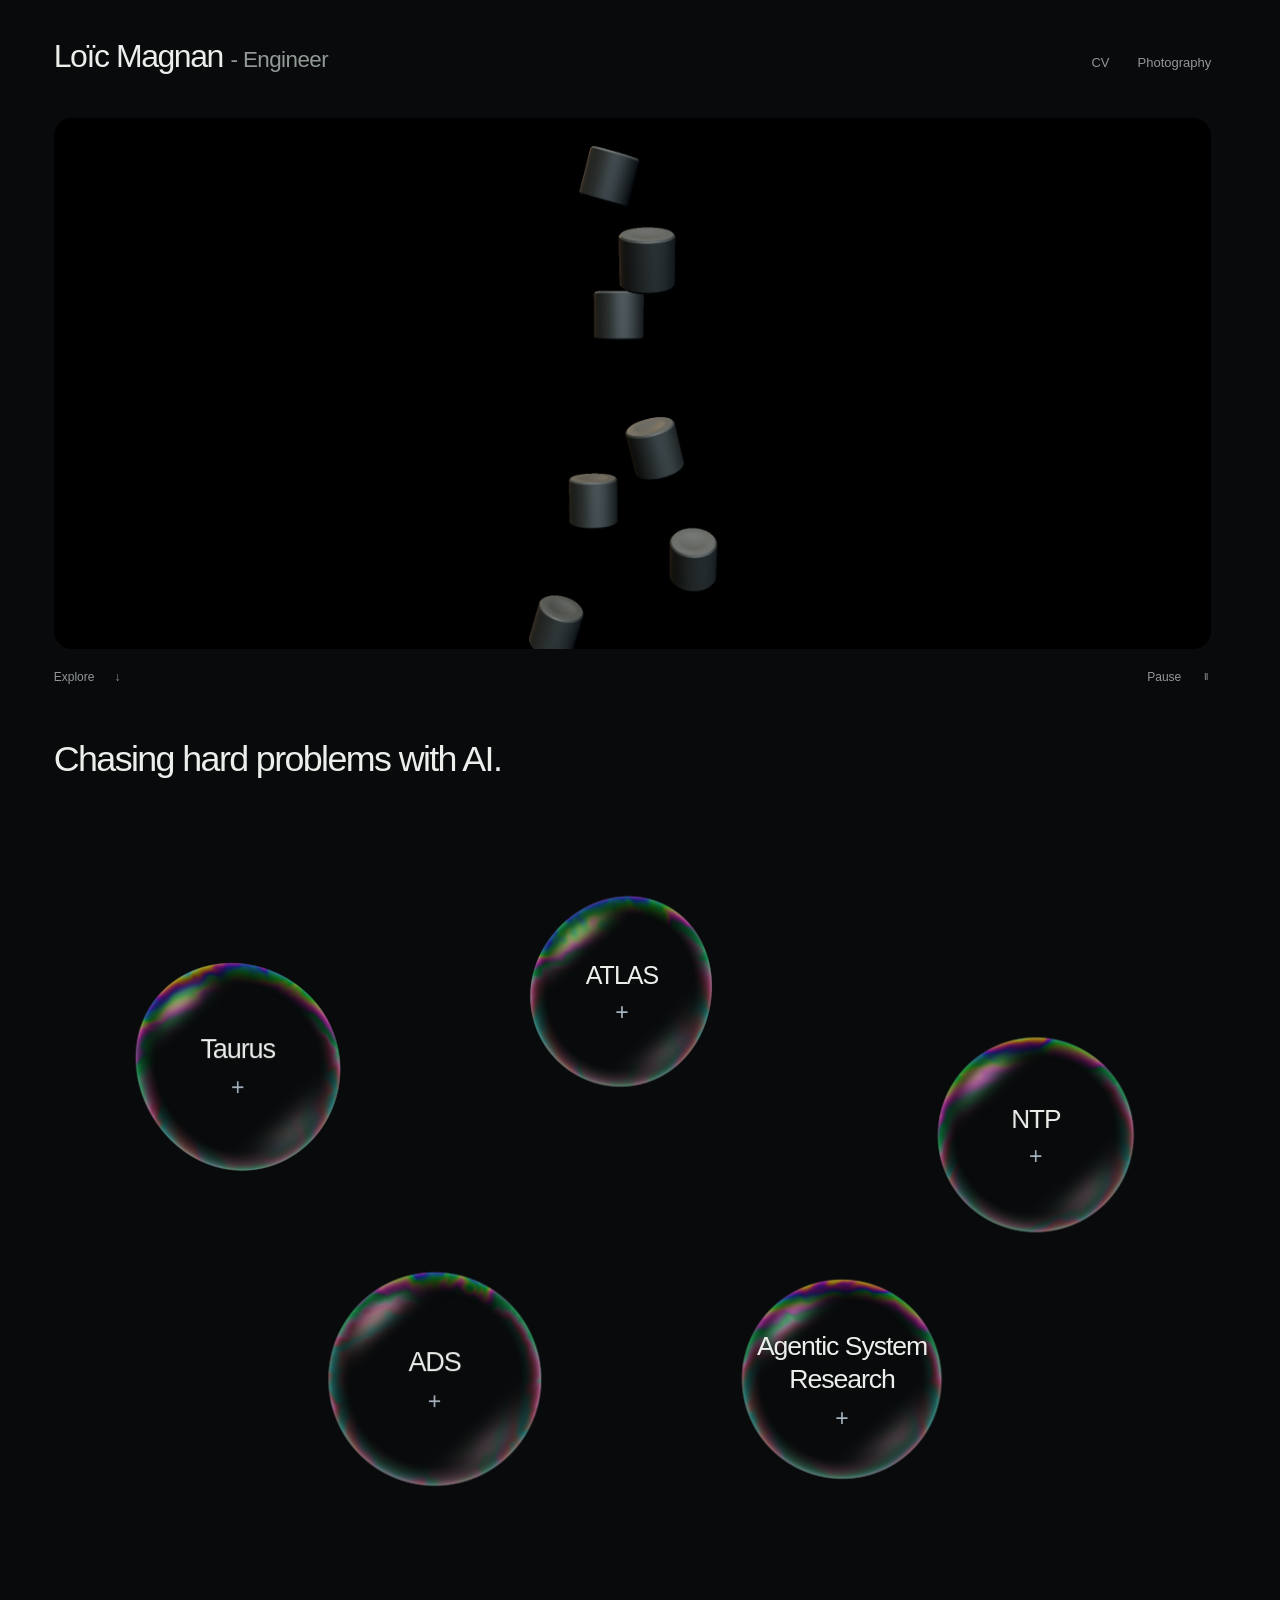
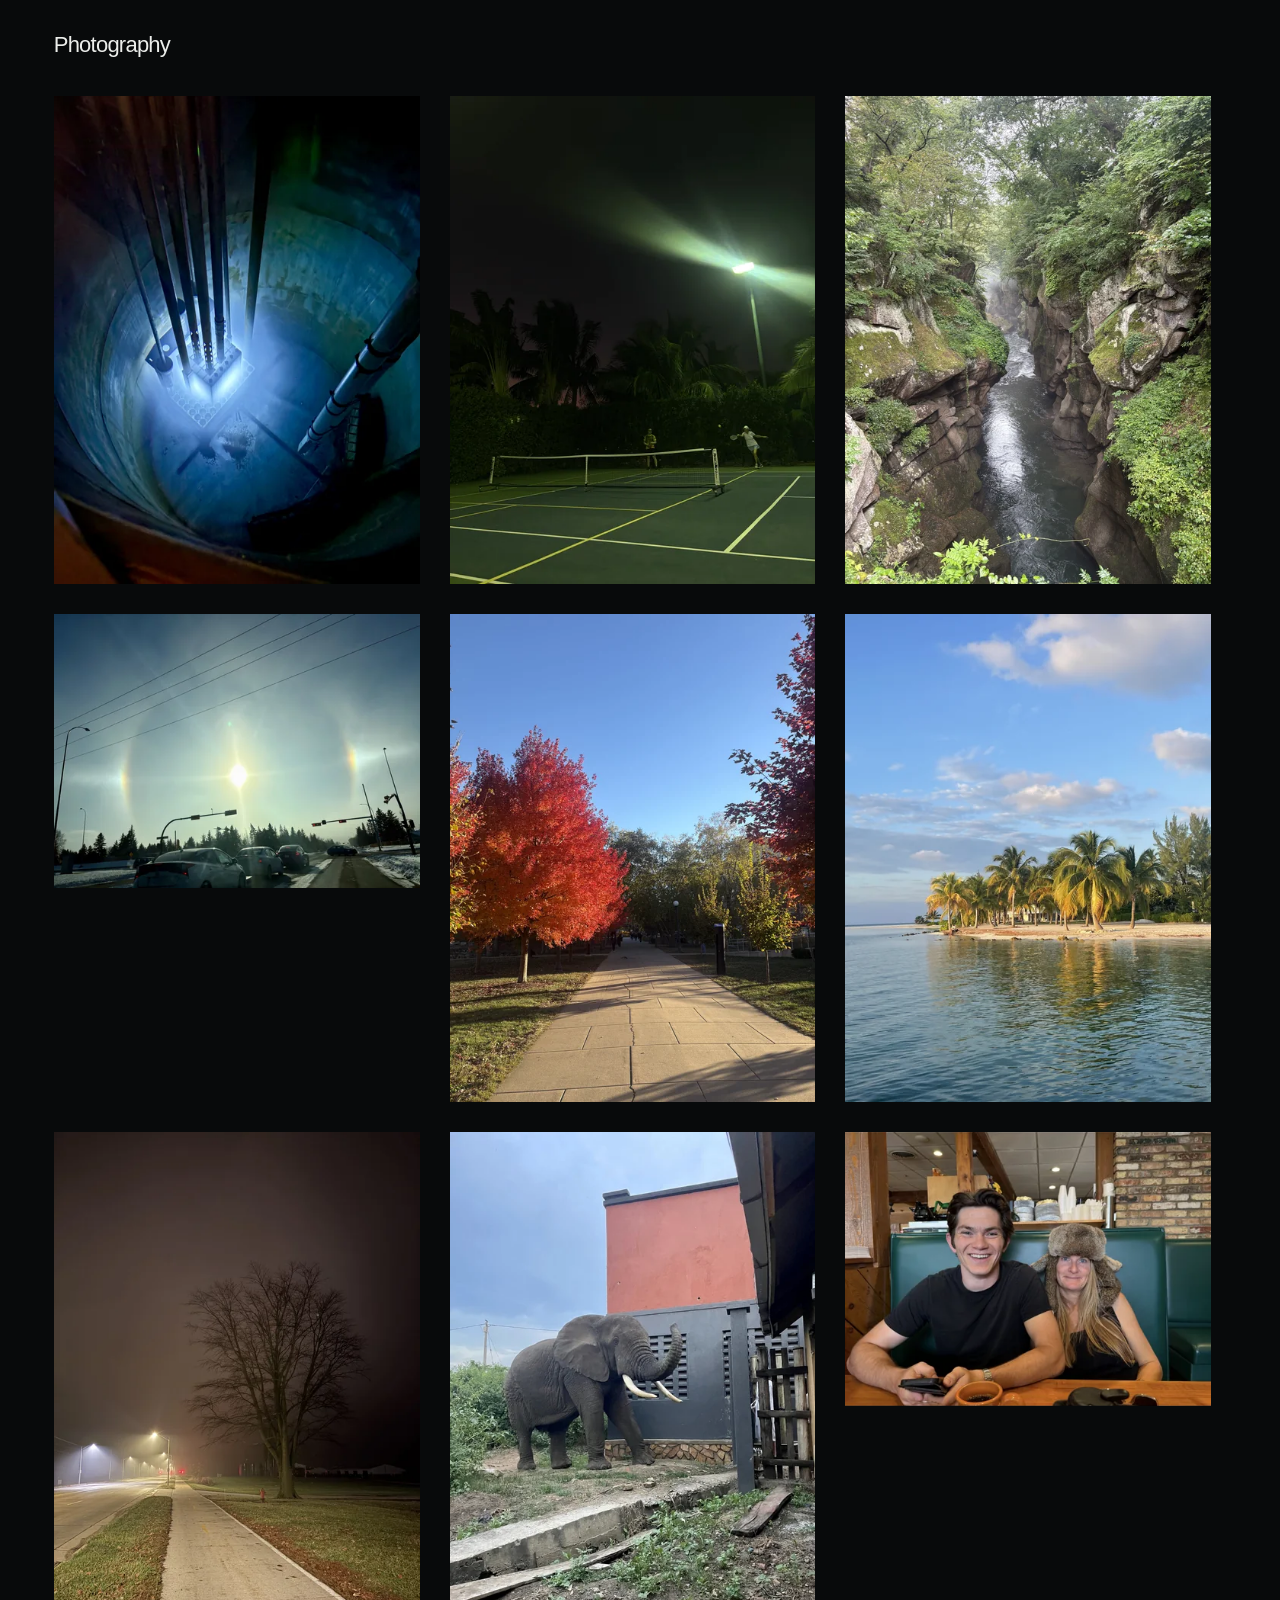
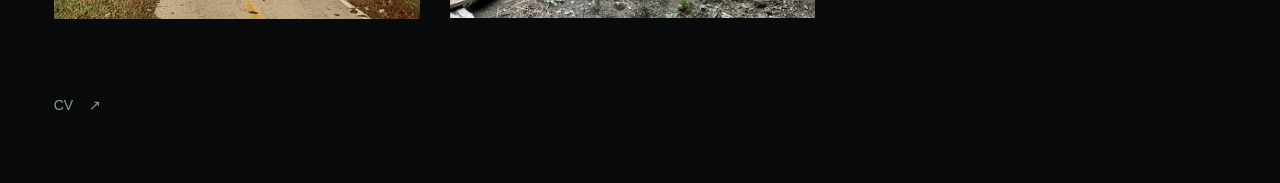
==== commit 64e8ab1c: "Polish portfolio navigation, galleries, and responsive presentation" ====
--- a/index.html
+++ b/index.html
@@ -3,18 +3,18 @@
 <head>
   <meta charset="utf-8">
   <meta name="viewport" content="width=device-width, initial-scale=1">
-  <meta name="description" content="Loïc Magnan - Engineer">
+  <meta name="description" content="Chasing hard problems with AI. Engineering projects, research, and photography by Loïc Magnan.">
   <meta name="theme-color" content="#080a0b">
   <meta property="og:title" content="Loïc Magnan - Engineer">
-  <meta property="og:description" content="Engineering and photography.">
+  <meta property="og:description" content="Chasing hard problems with AI. Engineering projects, research, and photography by Loïc Magnan.">
   <meta property="og:type" content="website">
   <meta property="og:url" content="https://loicmagnan.com/">
   <meta property="og:image" content="https://loicmagnan.com/assets/photos/IMG_3176-960.webp">
   <title>Loïc Magnan - Engineer</title>
   <link rel="canonical" href="https://loicmagnan.com/">
   <link rel="icon" href="favicon.svg" type="image/svg+xml">
-  <link rel="stylesheet" href="styles.css?v=2">
-  <link rel="stylesheet" href="portfolio.css?v=3.0">
+  <link rel="stylesheet" href="styles.css?v=3.1">
+  <link rel="stylesheet" href="portfolio.css?v=3.1">
 </head>
 <body class="portfolio-page">
   <a class="skip-link" href="#work">Skip to work</a>
@@ -294,10 +294,10 @@
       <p class="viewer-status" role="status" aria-live="polite"></p>
     </div>
   </dialog>
-  <script src="portfolio.js?v=3.0" defer></script>
+  <script src="portfolio.js?v=3.1" defer></script>
   <script src="bubble-engine.js?v=3.0" defer></script>
-  <script src="bubble-motion.js?v=3.0" defer></script>
+  <script src="bubble-motion.js?v=3.1" defer></script>
   <script src="work-bubbles.js?v=3.0" defer></script>
-  <script src="gallery.js?v=3.0" defer></script>
+  <script src="gallery.js?v=3.1" defer></script>
 </body>
 </html>
--- a/styles.css
+++ b/styles.css
@@ -1,7 +1,7 @@
 :root {
   color-scheme: dark;
-  --paper: #0b0d0e;
-  --ink: #eeeeea;
+  --paper: #080a0b;
+  --ink: #eceeeb;
   --muted: #a3aaa6;
   --line: #373c39;
   --gutter: clamp(22px, 4.2vw, 76px);
@@ -9,7 +9,7 @@
   font-synthesis: none;
 }
 * { box-sizing: border-box; }
-html { background: var(--paper); color: var(--ink); scroll-behavior: smooth; }
+html { background: var(--paper); color: var(--ink); scroll-behavior: smooth; scrollbar-gutter: stable; }
 body { margin: 0; min-width: 300px; -webkit-font-smoothing: antialiased; }
 body.viewer-open { overflow: hidden; }
 a { color: inherit; text-decoration-thickness: 1px; text-underline-offset: 5px; }
@@ -21,11 +21,11 @@
 ::selection { background: #d9e5e0; color: #111312; }
 .skip-link { position: fixed; top: -80px; left: 20px; padding: 14px; background: var(--ink); color: var(--paper); z-index: 100; }
 .skip-link:focus { top: 15px; }
-.site-header, main { width: min(100%, 1720px); margin-inline: auto; padding-inline: var(--gutter); }
-.site-header { min-height: 110px; display: flex; align-items: center; justify-content: space-between; gap: 36px; }
-.wordmark { font-size: 20px; letter-spacing: -.055em; text-decoration: none; white-space: nowrap; }
+.site-header, main { width: min(100%, 1440px); margin-inline: auto; padding-inline: var(--gutter); }
+.site-header { min-height: 118px; display: flex; align-items: center; justify-content: space-between; gap: 36px; }
+.wordmark { font-size: clamp(24px,2.5vw,34px); letter-spacing: -.045em; text-decoration: none; white-space: nowrap; }
 .site-nav { display: flex; gap: clamp(20px, 2.5vw, 42px); }
-.site-nav a { position: relative; padding-block: 14px; color: var(--muted); font-size: 14px; text-decoration: none; }
+.site-nav a { position: relative; display:inline-flex; align-items:center; min-height:44px; padding-block: 12px; color: var(--muted); font-size: 13px; text-decoration: none; }
 .site-nav a:hover, .site-nav a[aria-current="page"] { color: var(--ink); }
 .site-nav a[aria-current="page"]::after { position: absolute; content: ""; bottom: 5px; left: 0; right: 0; height: 1px; background: currentColor; }
 main { padding-top: 56px; padding-bottom: 120px; min-height: calc(100svh - 212px); }
@@ -60,15 +60,17 @@
 .viewer-frame img { position: absolute; inset: 0; width: 100%; height: 100%; object-fit: contain; }
 .viewer-frame.screenshot { display: block; width: min(100%, calc((100dvh - 166px) * 1179 / 884)); height: auto; aspect-ratio: 1179 / 884; overflow: hidden; }
 .viewer-frame.screenshot img { inset: auto; left: 0; top: 50%; transform: translateY(-50%); width: 100%; height: auto; }
+.viewer-frame.figure-on-white { width:min(100%,calc((100dvh - 166px) * var(--image-ratio, 1))); height:auto; aspect-ratio:var(--image-ratio, 1); background:#fff; }
 .viewer-bottom { display: flex; align-items: center; justify-content: center; gap: 18px; }
 .viewer-controls { display: flex; gap: 26px; align-items: center; }
+.viewer-controls[hidden] { display:none; }
 .viewer-controls button { width: 46px; height: 46px; background: transparent; cursor: pointer; font-size: 25px; }
 .viewer-controls button:hover, .viewer-close:hover { color: #a7dce7; }
 .viewer-status { position: absolute; width: 1px; height: 1px; overflow: hidden; clip-path: inset(50%); }
 
 /* CV */
 .cv-heading { align-items: center; }
-.download-link { display: inline-flex; gap: 25px; align-items: center; padding-bottom: 12px; border-bottom: 1px solid var(--ink); text-decoration: none; white-space: nowrap; font-size: 14px; }
+.download-link { display: inline-flex; min-height:44px; gap: 25px; align-items: center; padding-block: 8px; border-bottom: 1px solid var(--ink); text-decoration: none; white-space: nowrap; font-size: 14px; }
 .cv-section { display: grid; grid-template-columns: 200px minmax(0, 1fr); gap: 42px; padding-block: 38px; border-top: 1px solid var(--line); }
 .cv-section > h2 { font-size: 13px; font-weight: 400; padding-top: 5px; color: var(--muted); }
 .cv-entry + .cv-entry { margin-top: 38px; }
@@ -92,8 +94,8 @@
 }
 @media (max-width: 620px) {
   .site-header { align-items: flex-start; flex-direction: column; gap: 19px; padding-top: 25px; padding-bottom: 16px; }
-  .wordmark { font-size: 20px; }
-  .site-nav { width: 100%; justify-content: space-between; gap: 16px; }
+  .wordmark { font-size: 27px; }
+  .site-nav { width: 100%; gap: 24px; flex-wrap:wrap; }
   .site-nav a { font-size: 13px; padding-block: 10px; }
   .site-nav a[aria-current="page"]::after { bottom: 0; }
   main { padding-top: 38px; padding-bottom: 64px; }
@@ -104,6 +106,7 @@
   .photo-grid { grid-template-columns: repeat(2, minmax(0, 1fr)); gap: 30px 15px; }
   .viewer-layout { grid-template-rows: 66px minmax(0, 1fr) 90px; padding-inline: 15px; }
   .viewer-frame.screenshot { width: min(100%, calc((100dvh - 156px) * 1179 / 884)); }
+  .viewer-frame.figure-on-white { width:min(100%,calc((100dvh - 156px) * var(--image-ratio, 1))); }
   .viewer-controls { gap: 10px; }
   .cv-heading { align-items: flex-start; }
   .download-link { font-size: 12px; gap: 15px; margin-top: 12px; }
--- a/portfolio.css
+++ b/portfolio.css
@@ -9,7 +9,7 @@
 .film-header h1 { font-size:clamp(24px,2.5vw,34px); font-weight:400; line-height:1.3; letter-spacing:-.045em; }
 .film-header h1 span { color:#929a98; white-space:nowrap; font-size:.7em; letter-spacing:-.025em; }
 .film-header nav { display:flex; gap:28px; }
-.film-header nav a { padding-block:12px; text-decoration:none; font-size:13px; color:var(--muted); }
+.film-header nav a { display:inline-flex; align-items:center; min-height:44px; padding-block:12px; text-decoration:none; font-size:13px; color:var(--muted); }
 .film-header nav a:hover { color:var(--ink); }
 .film-frame { height:clamp(320px,59svh,700px); background:#000; overflow:hidden; border-radius:18px; }
 .film-frame video { width:100%; height:100%; display:block; object-fit:contain; }
@@ -51,7 +51,7 @@
 .work-bubble summary:focus-visible { outline:none; }
 .work-bubble:has(summary:focus-visible) .bubble-title { text-decoration:underline; text-decoration-color:#bacfe3; text-underline-offset:7px; text-decoration-thickness:2px; }
 .bubble-title { font-size:clamp(20px,2.1vw,27px); font-weight:400; line-height:1.25; letter-spacing:-.04em; max-width:100%; text-wrap:balance; }
-.bubble-action { display:flex; align-items:center; gap:12px; color:#a7b5c0; font-size:12px; }
+.bubble-action { display:flex; flex-shrink:0; align-items:center; gap:12px; color:#a7b5c0; font-size:12px; }
 .bubble-symbol { display:block; font-size:23px; line-height:1; font-weight:300; transition:rotate .45s ease; }
 .bubble-close-label { display:none; }
 .work-bubble[open] { grid-column:1 / -1; order:-1; width:100%; max-width:none; scroll-margin-top:24px; }
@@ -85,7 +85,7 @@
 .project-screen a { display:block; border:1px solid #b9d6ec20; border-radius:8px; overflow:hidden; cursor:zoom-in; }
 .project-screen a:hover { border-color:#b9d6ec60; }
 .project-screen img { display:block; width:100%; height:auto; }
-.project-screen figcaption { display:flex; align-items:center; justify-content:space-between; padding-top:9px; color:var(--muted); font-size:12px; }
+.project-screen figcaption { display:flex; align-items:baseline; justify-content:space-between; gap:12px; padding-top:9px; color:var(--muted); font-size:12px; line-height:1.5; }
 .project-screen figcaption span { color:#a7b5c0; }
 .atlas-gallery { grid-template-columns:1fr; }
 .figure-on-white { background:#fff; }
@@ -136,8 +136,8 @@
   .work-bubble { --bubble-size:172px; }
   .work-bubble summary { min-height:0; gap:14px; padding:26px 16px; }
   .bubble-title { font-size:21px; }
-  .bubble-list.is-floating #agentic-systems:not([open]) summary { gap:6px; }
-  .bubble-list.is-floating #agentic-systems:not([open]) .bubble-title { font-size:clamp(13px,calc(var(--floating-size) / 9.5),18px); line-height:1.2; }
+  .bubble-list #agentic-systems:not([open]) summary { gap:6px; padding:12px 10px; }
+  .bubble-list #agentic-systems:not([open]) .bubble-title { font-size:clamp(13px,calc(var(--floating-size,145px) / 9.5),18px); line-height:1.2; }
   .work-bubble:nth-child(3):not([open]) { grid-column:1 / -1; width:calc((100% - 18px) / 2); justify-self:center; }
   .bubble-list:not(.is-floating):has([open]) .work-bubble:not([open]) { grid-column:auto; width:auto; justify-self:stretch; }
   .work-bubble[open] summary { padding:65px 13% 12px; gap:14px; min-height:0; }
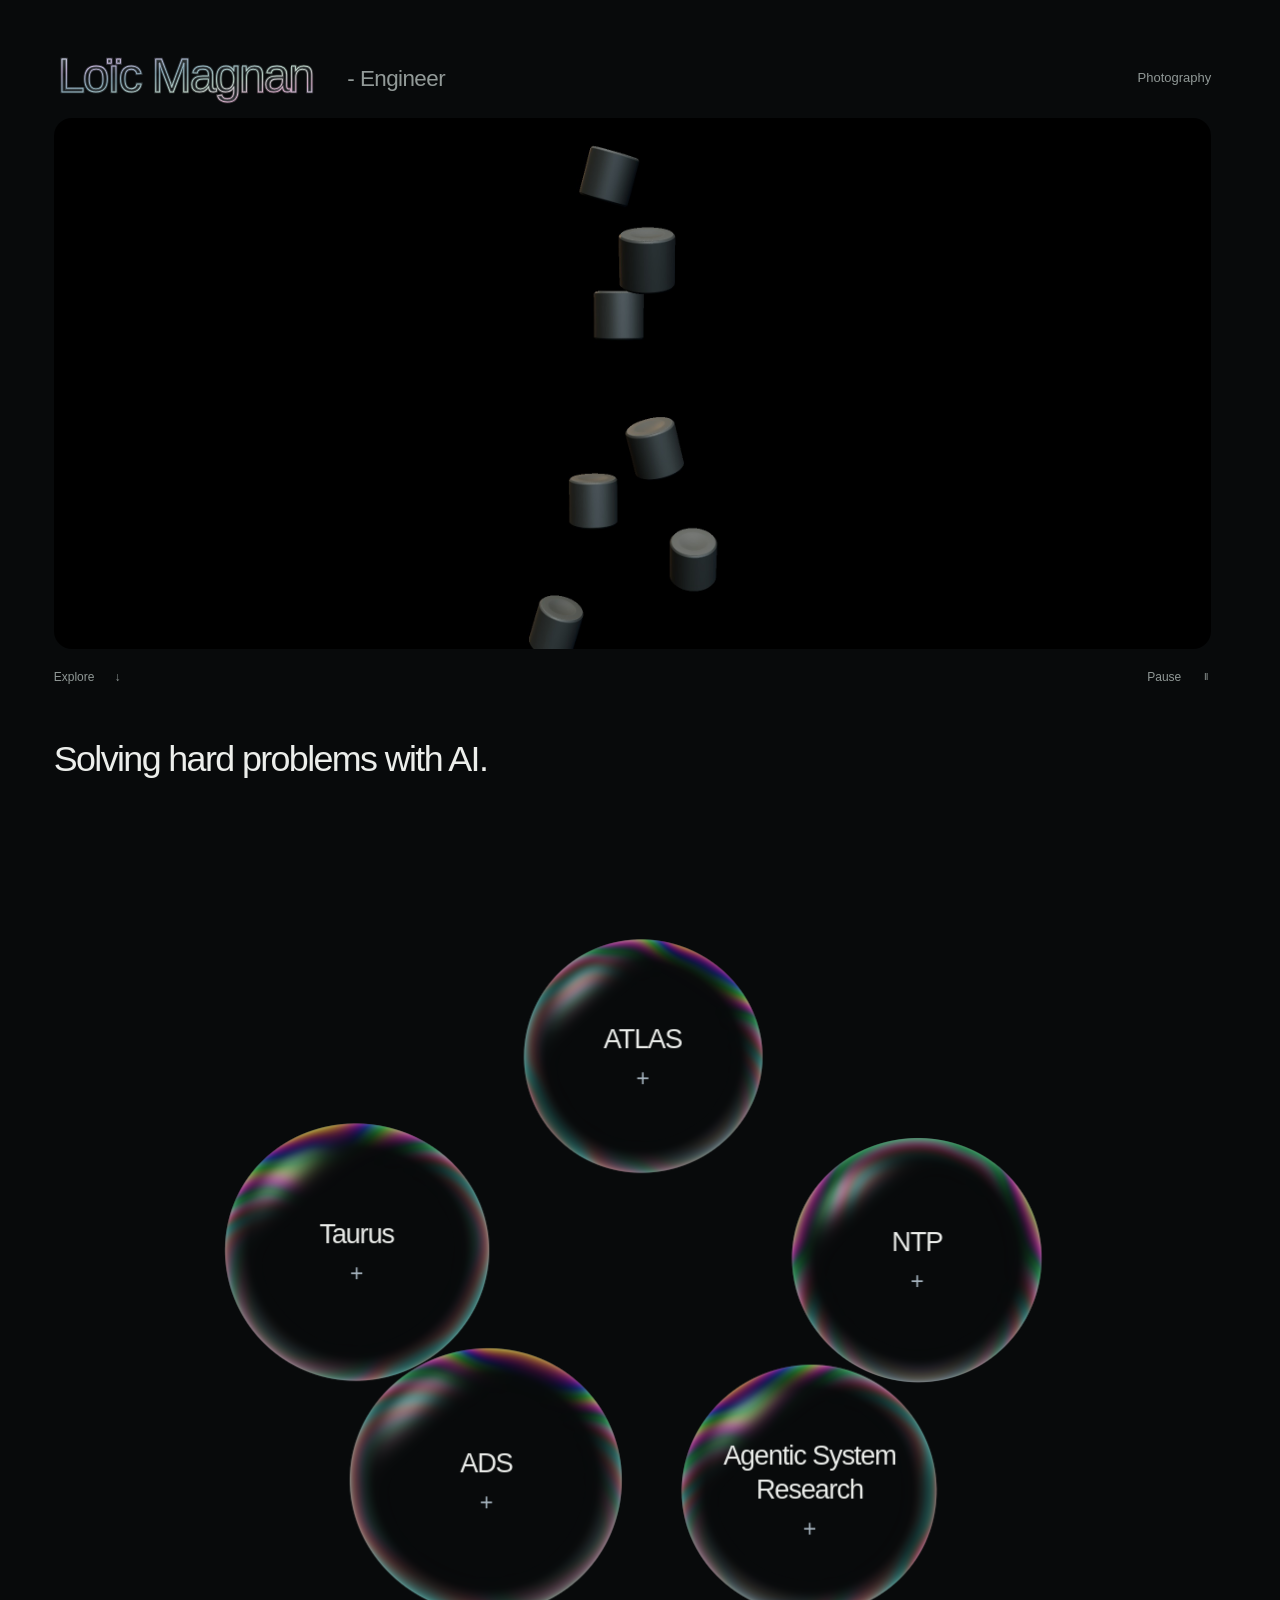
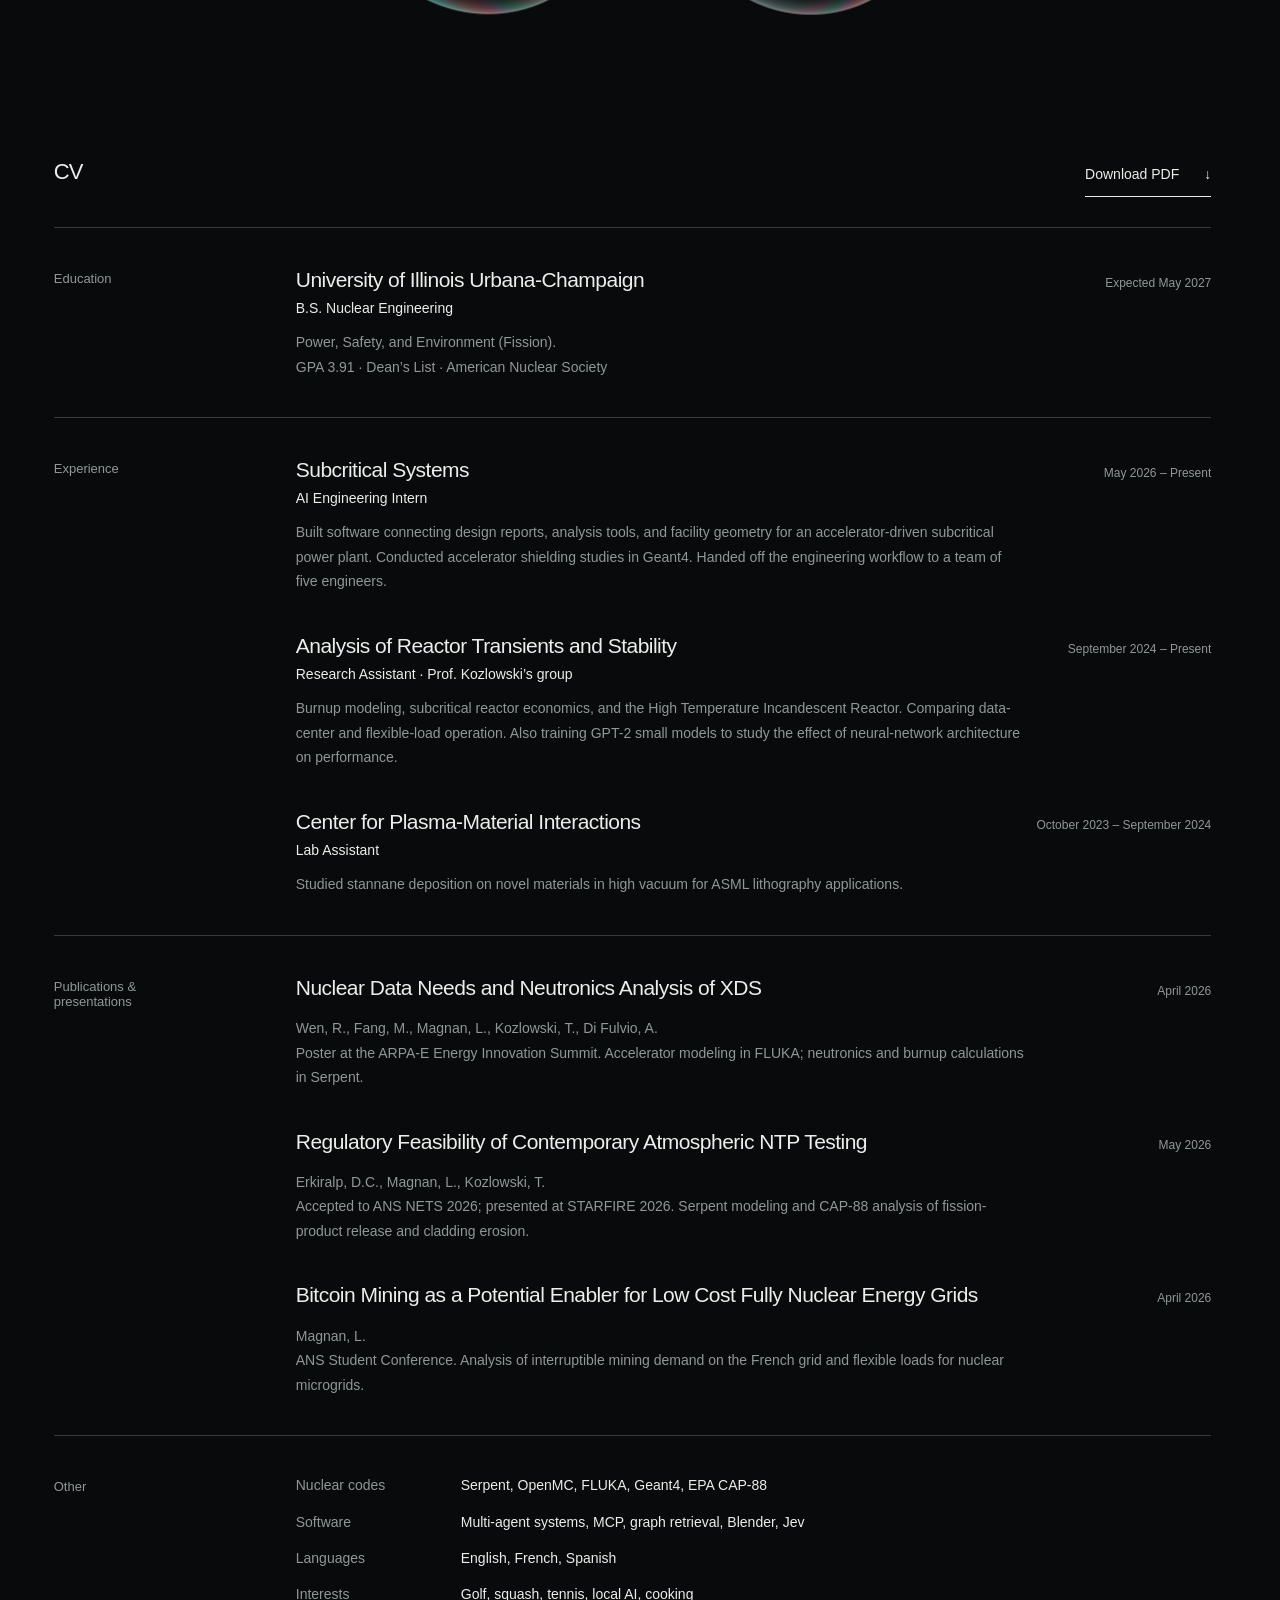
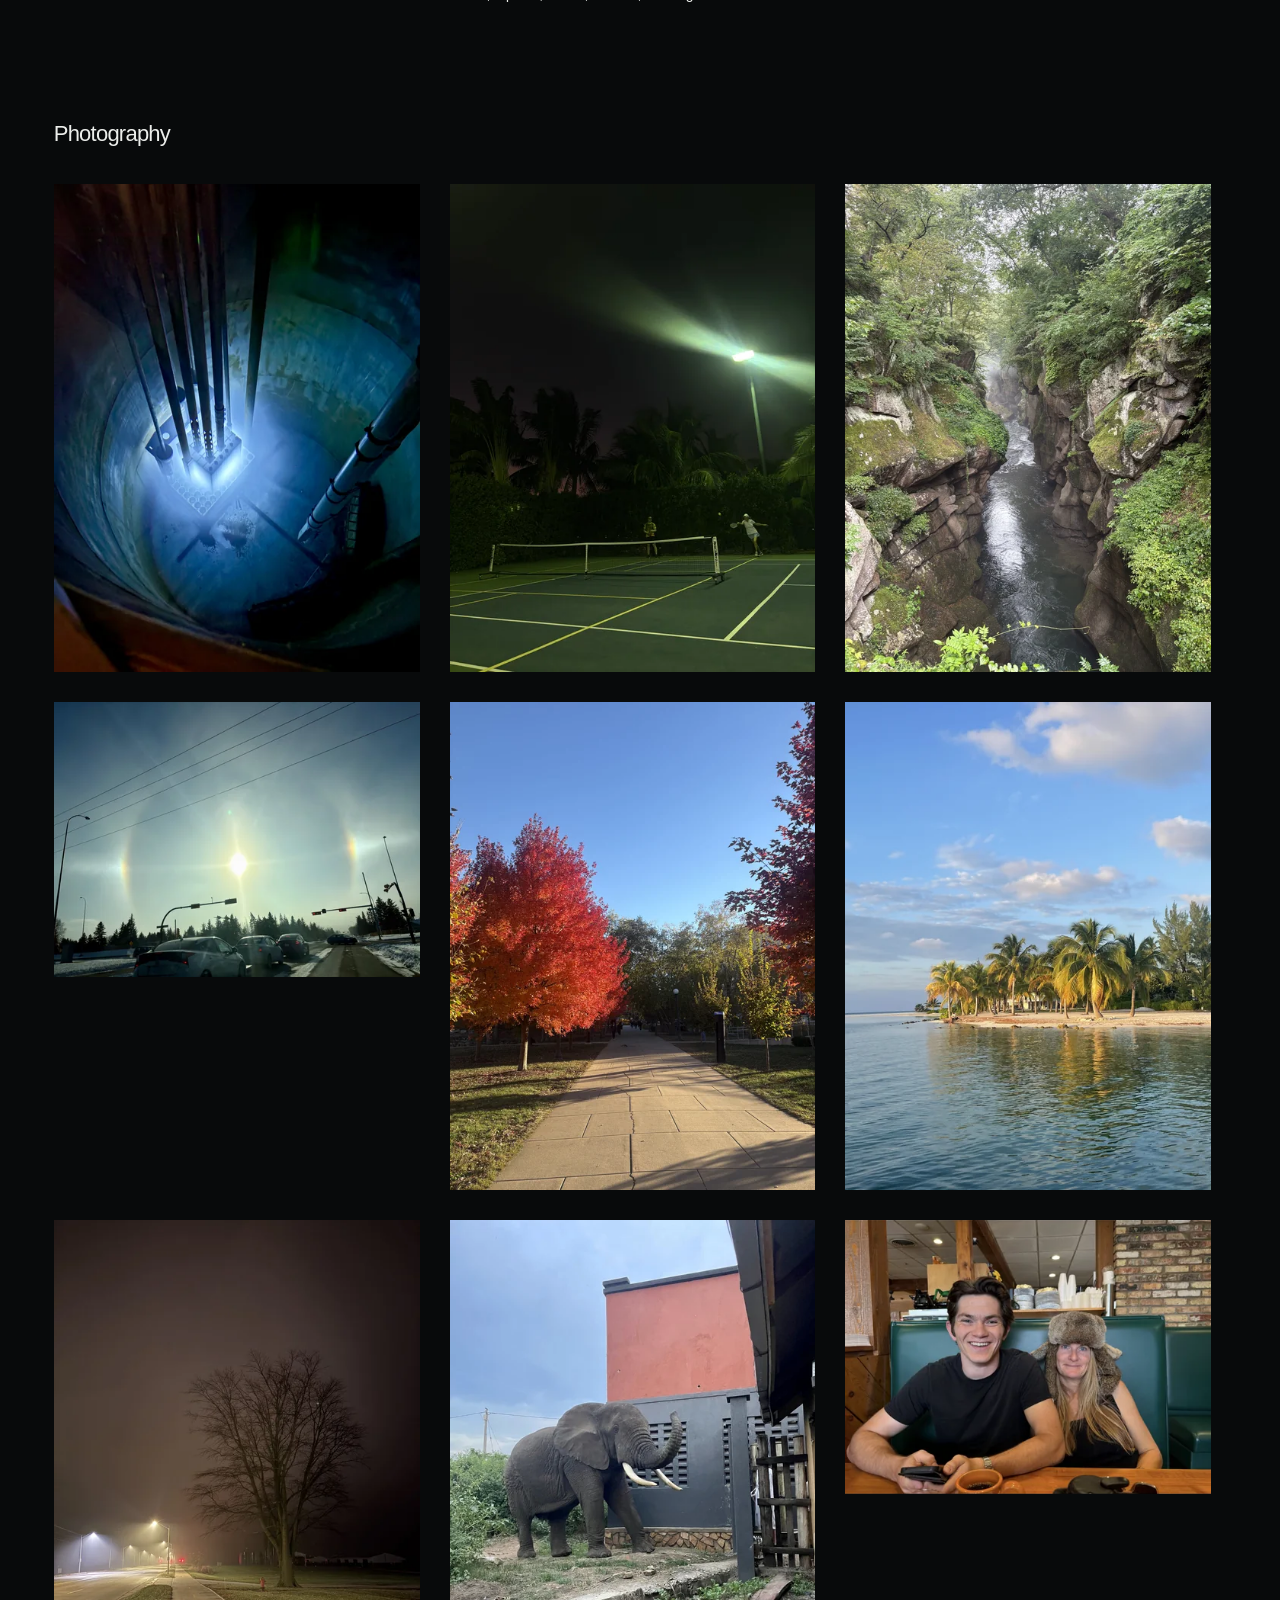
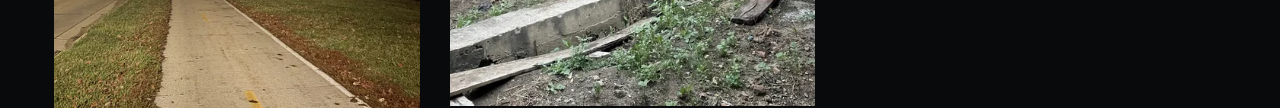
==== commit 7393da0b: "Publish soap-film portfolio with faster interactive bubbles" ====
--- a/index.html
+++ b/index.html
@@ -3,10 +3,10 @@
 <head>
   <meta charset="utf-8">
   <meta name="viewport" content="width=device-width, initial-scale=1">
-  <meta name="description" content="Chasing hard problems with AI. Engineering projects, research, and photography by Loïc Magnan.">
+  <meta name="description" content="Solving hard problems with AI. Engineering projects, research, and photography by Loïc Magnan.">
   <meta name="theme-color" content="#080a0b">
   <meta property="og:title" content="Loïc Magnan - Engineer">
-  <meta property="og:description" content="Chasing hard problems with AI. Engineering projects, research, and photography by Loïc Magnan.">
+  <meta property="og:description" content="Solving hard problems with AI. Engineering projects, research, and photography by Loïc Magnan.">
   <meta property="og:type" content="website">
   <meta property="og:url" content="https://loicmagnan.com/">
   <meta property="og:image" content="https://loicmagnan.com/assets/photos/IMG_3176-960.webp">
@@ -14,16 +14,41 @@
   <link rel="canonical" href="https://loicmagnan.com/">
   <link rel="icon" href="favicon.svg" type="image/svg+xml">
   <link rel="stylesheet" href="styles.css?v=3.1">
-  <link rel="stylesheet" href="portfolio.css?v=3.1">
+  <link rel="stylesheet" href="portfolio.css?v=3.2">
 </head>
 <body class="portfolio-page">
   <a class="skip-link" href="#work">Skip to work</a>
   <main id="main">
     <section class="film-section" aria-labelledby="name">
       <header class="film-header">
-        <h1 id="name">Loïc Magnan <span>- Engineer</span></h1>
+        <h1 id="name" class="bubble-wordmark">
+          <span class="sr-only">Loïc Magnan</span>
+          <svg class="name-film" viewBox="0 0 282 62" aria-hidden="true" focusable="false">
+            <defs>
+              <linearGradient id="name-film-rim" x1="0" y1="0" x2="1" y2="1">
+                <stop offset="0" stop-color="#d7ecf3"/>
+                <stop offset=".22" stop-color="#c3b2d7"/>
+                <stop offset=".42" stop-color="#8daebb"/>
+                <stop offset=".65" stop-color="#bdd3c6"/>
+                <stop offset=".83" stop-color="#d5a9c4"/>
+                <stop offset="1" stop-color="#bcd9ec"/>
+              </linearGradient>
+              <linearGradient id="name-film-fill" x1="0" y1="0" x2="0" y2="1">
+                <stop offset="0" stop-color="#d7e9ed" stop-opacity=".32"/>
+                <stop offset=".48" stop-color="#adc6d0" stop-opacity=".025"/>
+                <stop offset="1" stop-color="#b8cbd7" stop-opacity=".17"/>
+              </linearGradient>
+              <filter id="name-film-soft" x="-10%" y="-30%" width="120%" height="160%">
+                <feGaussianBlur stdDeviation=".7"/>
+              </filter>
+              <text id="name-film-text" x="4" y="46">Loïc Magnan</text>
+            </defs>
+            <use href="#name-film-text" class="name-film-halo"/>
+            <use href="#name-film-text" class="name-film-face"/>
+          </svg>
+          <span class="name-role">- Engineer</span>
+        </h1>
         <nav aria-label="Main navigation">
-          <a href="cv.html">CV</a>
           <a href="#photography">Photography</a>
         </nav>
       </header>
@@ -39,10 +64,28 @@
         <button id="film-toggle" type="button" aria-label="Play reactor film" hidden>Play <span aria-hidden="true">▶</span></button>
         <noscript><a href="assets/film/reactor.mp4">Play film <span aria-hidden="true">↗</span></a></noscript>
       </div>
-      <p class="intro-line">Chasing hard problems with AI.</p>
+      <p class="intro-line">Solving hard problems with AI.</p>
     </section>
     <section class="work-row floating-work" id="work" aria-label="Projects and research">
       <div class="bubble-list">
+          <details class="work-bubble" name="work" id="atlas">
+            <summary>
+              <span class="bubble-surface" aria-hidden="true"></span>
+              <span class="bubble-title">ATLAS</span>
+              <span class="bubble-action" aria-hidden="true"><span class="bubble-close-label">Close</span><span class="bubble-symbol">+</span></span>
+            </summary>
+            <div class="bubble-content project-content atlas-content">
+              <p class="project-role">Designer and Developer</p>
+              <ul class="project-description">
+                <li>ATLAS is the proprietary intelligence layer for Subcritical Systems.</li>
+                <li>I built the second generation of ATLAS, with 3D capabilities, project planning, and EPC functionality.</li>
+                <li>This system is now functional and managed by 5 people.</li>
+              </ul>
+              <figure class="atlas-brand">
+                <img src="assets/projects/atlas/subcritical-logo.png" alt="Subcritical Systems" width="1200" height="630" loading="lazy" decoding="async">
+              </figure>
+            </div>
+          </details>
           <details class="work-bubble" name="work" id="taurus">
             <summary>
               <span class="bubble-surface" aria-hidden="true"></span>
@@ -79,35 +122,7 @@
               </div>
             </div>
           </details>
-          <details class="work-bubble" name="work" id="atlas">
-            <summary>
-              <span class="bubble-surface" aria-hidden="true"></span>
-              <span class="bubble-title">ATLAS</span>
-              <span class="bubble-action" aria-hidden="true"><span class="bubble-close-label">Close</span><span class="bubble-symbol">+</span></span>
-            </summary>
-            <div class="bubble-content project-content atlas-content">
-              <p class="project-role">Designer and Developer</p>
-              <ul class="project-description">
-                <li>ATLAS is the proprietary intelligence layer for Subcritical Systems.</li>
-                <li>I designed and developed the current version, which features 3D capabilities, project planning, as well as regulatory and EPC functionality.</li>
-                <li>This system is now maintained by 5 engineers and is functional.</li>
-              </ul>
-              <div class="project-gallery atlas-gallery" data-gallery="ATLAS project images" aria-label="ATLAS project images">
-                <figure class="project-screen project-screen-featured">
-                  <a class="photo-link" href="assets/projects/atlas/radiation-analysis.png" data-title="ATLAS — Radiation analysis" aria-label="Enlarge ATLAS radiation analysis">
-                    <img src="assets/projects/atlas/radiation-analysis.png" width="1062" height="700" alt="Radiation dose-rate cross-section with a logarithmic color scale and facility outlines." loading="lazy" decoding="async">
-                  </a>
-                  <figcaption>Radiation analysis <span aria-hidden="true">↗</span></figcaption>
-                </figure>
-                <figure class="project-screen">
-                  <a class="photo-link" href="assets/projects/atlas/facility-model.png" data-title="ATLAS — 3D facility model" aria-label="Enlarge ATLAS 3D facility model">
-                    <img src="assets/projects/atlas/facility-model.png" width="2168" height="1296" alt="A detailed 3D facility model with structural beams, service lines, equipment, and an access stairway." loading="lazy" decoding="async">
-                  </a>
-                  <figcaption>3D facility model <span aria-hidden="true">↗</span></figcaption>
-                </figure>
-              </div>
-            </div>
-          </details>
+
           <details class="work-bubble" name="work" id="ntp">
             <summary>
               <span class="bubble-surface" aria-hidden="true"></span>
@@ -187,7 +202,7 @@
             <div class="bubble-content project-content agentic-content">
               <p class="project-role">Research in Progress</p>
               <ul class="project-description">
-                <li>I am currently working with Ian Burges and Matt Burges at Ascendance Foundry on research into multi-agent systems.</li>
+                <li>I am currently working with Dr. Ian Burgess at Ascendance Foundry and Prof. Matt Burgess at the University of Wyoming on research into multi-agent systems.</li>
                 <li>The goal of the study is to quantify entropy in multi-agent systems in order to develop a playbook for minimizing error.</li>
               </ul>
               <div class="project-gallery" data-gallery="Agentic System Research" aria-label="Agentic System Research">
@@ -229,6 +244,66 @@
           </details>
       </div>
     </section>
+    <section class="resume-section" id="cv" aria-labelledby="resume-title">
+      <div class="resume-heading">
+        <h2 id="resume-title">CV</h2>
+        <a class="download-link" href="assets/Resume_Loic_Magnan.pdf" download>Download PDF <span aria-hidden="true">↓</span></a>
+      </div>
+    <section class="cv-section" aria-labelledby="resume-education">
+      <h2 id="resume-education">Education</h2>
+      <div class="cv-entry">
+        <div class="cv-entry-head"><h3>University of Illinois Urbana-Champaign</h3><span class="cv-date">Expected May 2027</span></div>
+        <p class="cv-role">B.S. Nuclear Engineering</p>
+        <p class="cv-description">Power, Safety, and Environment (Fission).<br>GPA 3.91 · Dean’s List · American Nuclear Society</p>
+      </div>
+    </section>
+    <section class="cv-section" aria-labelledby="resume-experience">
+      <h2 id="resume-experience">Experience</h2>
+      <div>
+        <article class="cv-entry">
+          <div class="cv-entry-head"><h3>Subcritical Systems</h3><span class="cv-date">May 2026 – Present</span></div>
+          <p class="cv-role">AI Engineering Intern</p>
+          <p class="cv-description">Built software connecting design reports, analysis tools, and facility geometry for an accelerator-driven subcritical power plant. Conducted accelerator shielding studies in Geant4. Handed off the engineering workflow to a team of five engineers.</p>
+        </article>
+        <article class="cv-entry">
+          <div class="cv-entry-head"><h3>Analysis of Reactor Transients and Stability</h3><span class="cv-date">September 2024 – Present</span></div>
+          <p class="cv-role">Research Assistant · Prof. Kozlowski’s group</p>
+          <p class="cv-description">Burnup modeling, subcritical reactor economics, and the High Temperature Incandescent Reactor. Comparing data-center and flexible-load operation. Also training GPT-2 small models to study the effect of neural-network architecture on performance.</p>
+        </article>
+        <article class="cv-entry">
+          <div class="cv-entry-head"><h3>Center for Plasma-Material Interactions</h3><span class="cv-date">October 2023 – September 2024</span></div>
+          <p class="cv-role">Lab Assistant</p>
+          <p class="cv-description">Studied stannane deposition on novel materials in high vacuum for ASML lithography applications.</p>
+        </article>
+      </div>
+    </section>
+    <section class="cv-section" aria-labelledby="resume-publications">
+      <h2 id="resume-publications">Publications &amp;<br>presentations</h2>
+      <div>
+        <article class="cv-entry">
+          <div class="cv-entry-head"><h3>Nuclear Data Needs and Neutronics Analysis of XDS</h3><span class="cv-date">April 2026</span></div>
+          <p class="cv-description">Wen, R., Fang, M., Magnan, L., Kozlowski, T., Di Fulvio, A.<br>Poster at the ARPA-E Energy Innovation Summit. Accelerator modeling in FLUKA; neutronics and burnup calculations in Serpent.</p>
+        </article>
+        <article class="cv-entry">
+          <div class="cv-entry-head"><h3>Regulatory Feasibility of Contemporary Atmospheric NTP Testing</h3><span class="cv-date">May 2026</span></div>
+          <p class="cv-description">Erkiralp, D.C., Magnan, L., Kozlowski, T.<br>Accepted to ANS NETS 2026; presented at STARFIRE 2026. Serpent modeling and CAP-88 analysis of fission-product release and cladding erosion.</p>
+        </article>
+        <article class="cv-entry">
+          <div class="cv-entry-head"><h3>Bitcoin Mining as a Potential Enabler for Low Cost Fully Nuclear Energy Grids</h3><span class="cv-date">April 2026</span></div>
+          <p class="cv-description">Magnan, L.<br>ANS Student Conference. Analysis of interruptible mining demand on the French grid and flexible loads for nuclear microgrids.</p>
+        </article>
+      </div>
+    </section>
+    <section class="cv-section" aria-labelledby="resume-other">
+      <h2 id="resume-other">Other</h2>
+      <dl class="cv-compact">
+        <dt>Nuclear codes</dt><dd>Serpent, OpenMC, FLUKA, Geant4, EPA CAP-88</dd>
+        <dt>Software</dt><dd>Multi-agent systems, MCP, graph retrieval, Blender, Jev</dd>
+        <dt>Languages</dt><dd>English, French, Spanish</dd>
+        <dt>Interests</dt><dd>Golf, squash, tennis, local AI, cooking</dd>
+      </dl>
+    </section>
+    </section>
     <section class="photography-section" id="photography" aria-labelledby="photography-title">
       <h2 id="photography-title">Photography</h2>
     <div class="photo-grid" aria-label="Selected photographs">
@@ -279,7 +354,6 @@
       </figure>
     </div>
     </section>
-    <footer class="portfolio-footer"><a href="cv.html">CV <span aria-hidden="true">↗</span></a></footer>
   </main>
   <dialog id="photo-viewer" class="photo-viewer" aria-label="Photo viewer">
     <div class="viewer-layout">
@@ -295,9 +369,10 @@
     </div>
   </dialog>
   <script src="portfolio.js?v=3.1" defer></script>
-  <script src="bubble-engine.js?v=3.0" defer></script>
-  <script src="bubble-motion.js?v=3.1" defer></script>
-  <script src="work-bubbles.js?v=3.0" defer></script>
+  <script src="bubble-physics.js?v=3.2" defer></script>
+  <script src="bubble-engine.js?v=3.2" defer></script>
+  <script src="bubble-motion.js?v=3.2" defer></script>
+  <script src="work-bubbles.js?v=3.2" defer></script>
   <script src="gallery.js?v=3.1" defer></script>
 </body>
 </html>
--- a/portfolio.css
+++ b/portfolio.css
@@ -160,3 +160,31 @@
   .portfolio-footer { padding-top:38px; padding-bottom:30px; }
 }
 @media(prefers-reduced-motion:reduce) { html { scroll-behavior:auto; } .bubble-symbol { transition:none; } }
+
+/* Soap-film test: larger membranes, with a separate, steady reading surface. */
+.bubble-list.is-floating .work-bubble:not([open]) summary { cursor:grab; touch-action:none; user-select:none; }
+.bubble-list.is-floating .work-bubble.is-dragging summary { cursor:grabbing; }
+.atlas-brand { margin:12px auto 0; max-width:600px; }
+.atlas-brand img { display:block; width:100%; height:auto; border-radius:8px; }
+/* The existing CV layout now sits between the membrane field and photographs. */
+.resume-section { max-width:var(--page-width); margin:0 auto; padding:0 var(--gutter) 56px; scroll-margin-top:40px; }
+.resume-heading { display:flex; justify-content:space-between; align-items:baseline; gap:24px; margin-bottom:30px; }
+.resume-heading h2 { font-size:22px; font-weight:400; letter-spacing:-.035em; }
+.resume-section .cv-section { margin:0; padding:38px 0; }
+.film-header .bubble-wordmark { display:flex; align-items:center; flex-wrap:wrap; column-gap:12px; row-gap:2px; }
+.name-film { display:block; width:clamp(216px,22vw,282px); height:auto; overflow:visible; flex-shrink:0; }
+.name-film text, .name-film use { font-family:inherit; font-size:48px; font-weight:500; letter-spacing:-2px; }
+.name-film-halo { fill:none; stroke:url(#name-film-rim); stroke-width:2.7px; stroke-opacity:.3; filter:url(#name-film-soft); }
+.name-film-face { fill:url(#name-film-fill); stroke:url(#name-film-rim); stroke-width:.95px; stroke-linejoin:round; paint-order:stroke fill; }
+.film-header h1 .name-role { padding-top:4px; }
+@media(max-width:620px) {
+  .resume-section { padding-bottom:44px; }
+  .resume-section .cv-section { padding-block:28px; }
+  .resume-heading { gap:18px; margin-bottom:24px; }
+  .resume-heading .download-link { margin:0; }
+  .film-header .bubble-wordmark { column-gap:9px; }
+  .name-film { width:216px; }
+  .film-header h1 .name-role { font-size:16px; }
+}
+
+@media(min-width:801px) { .film-header { align-items:center; } }
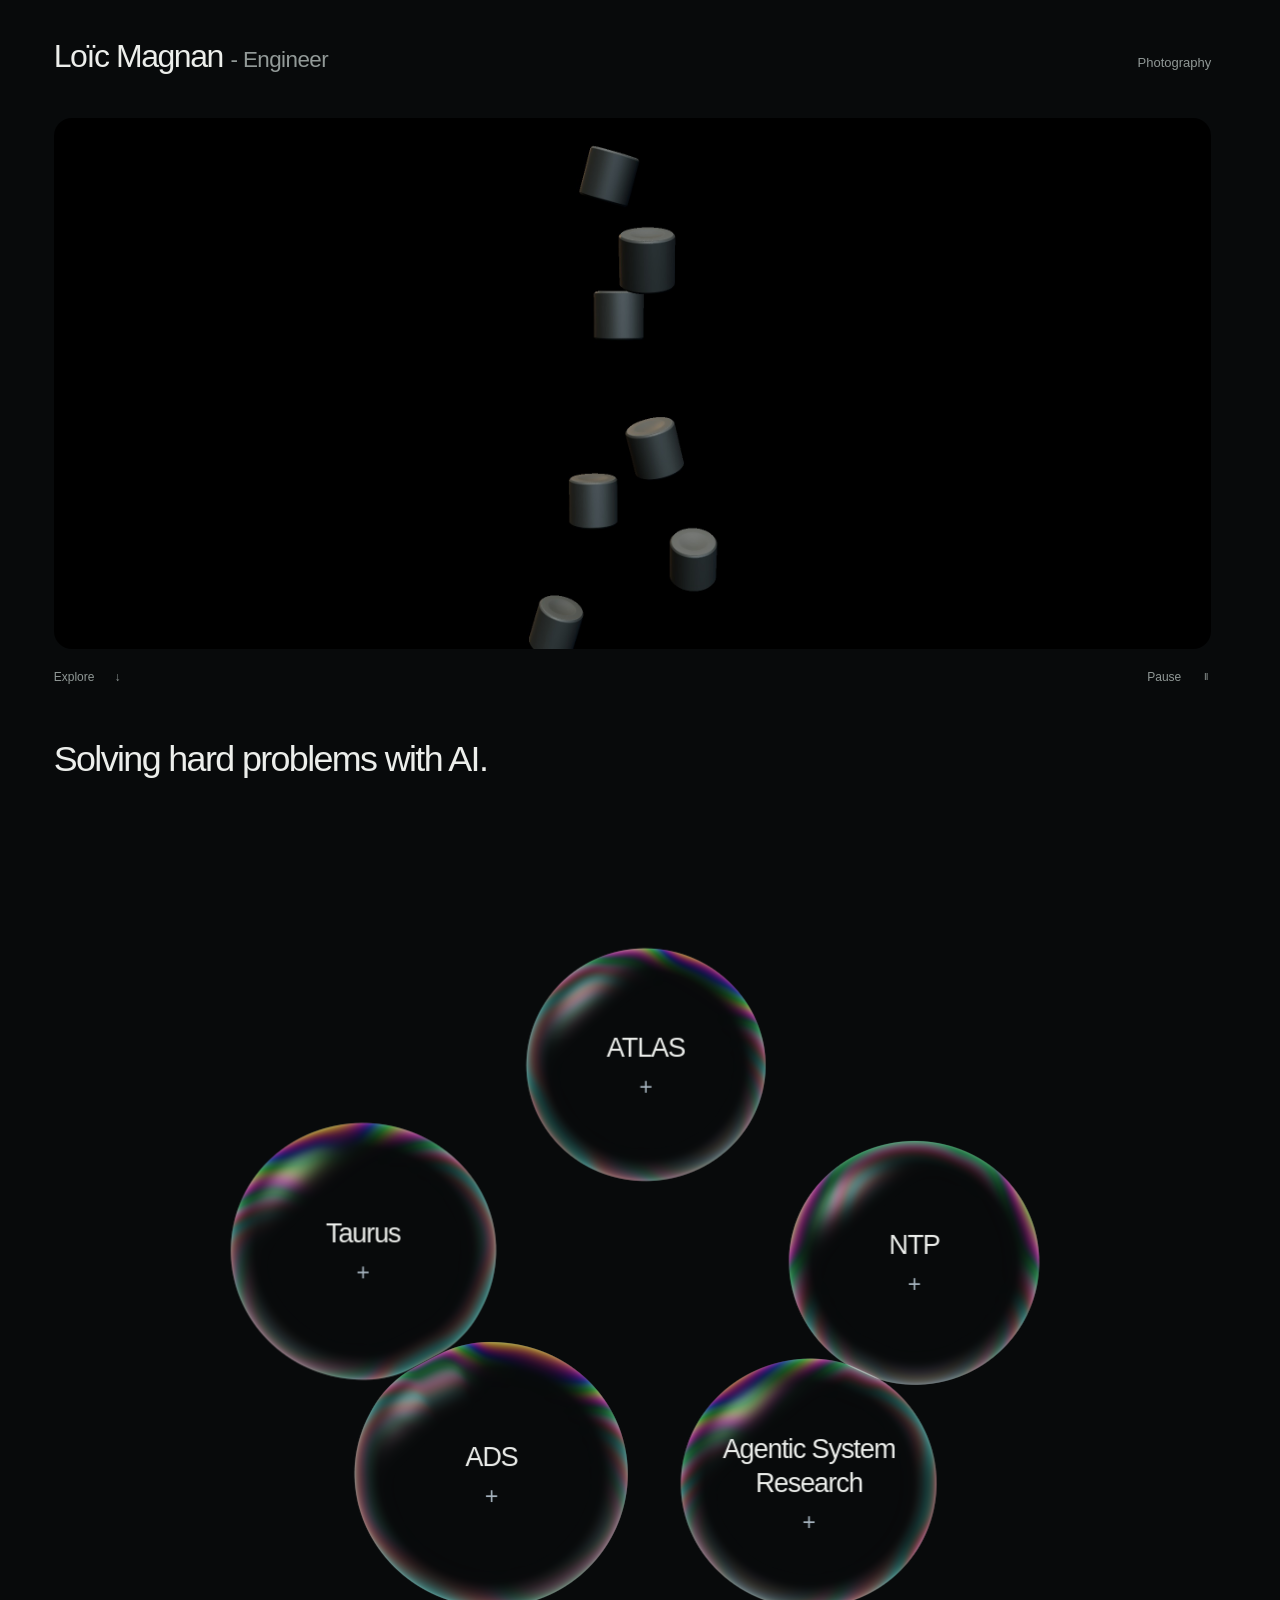
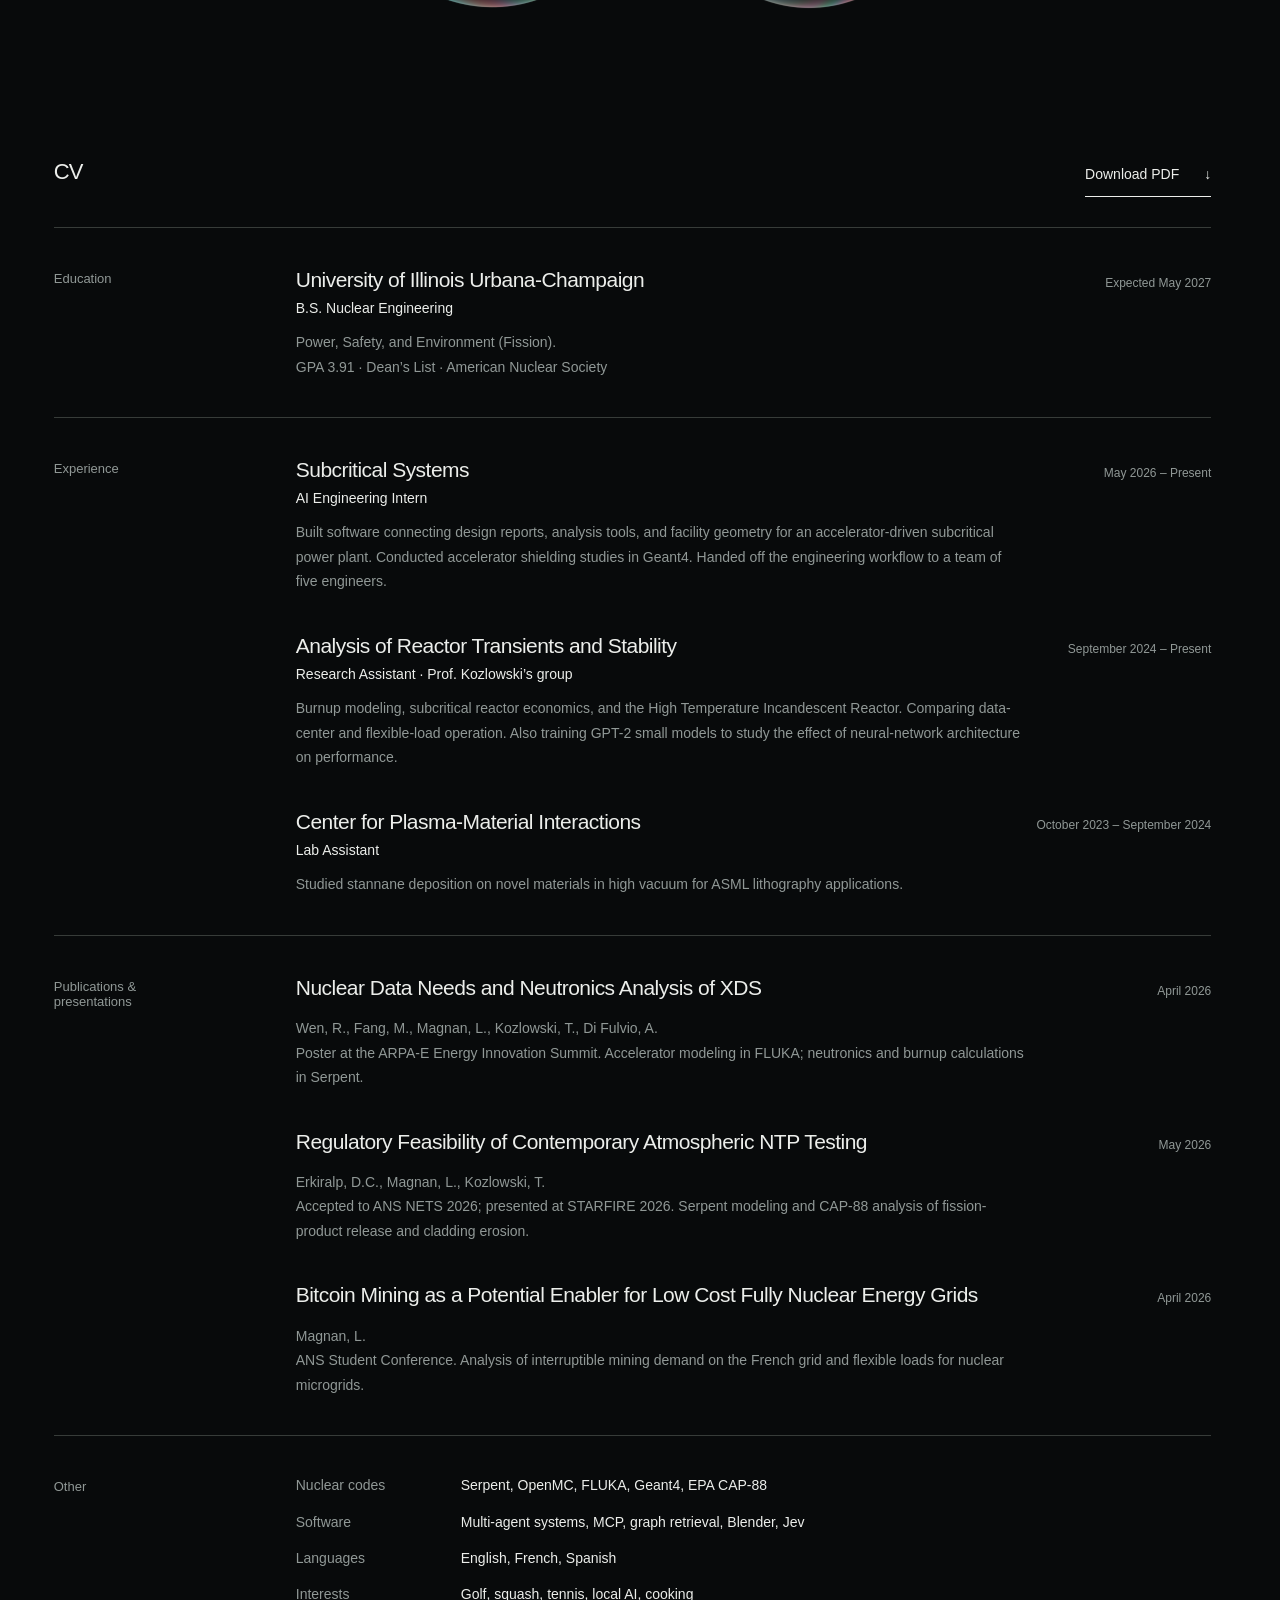
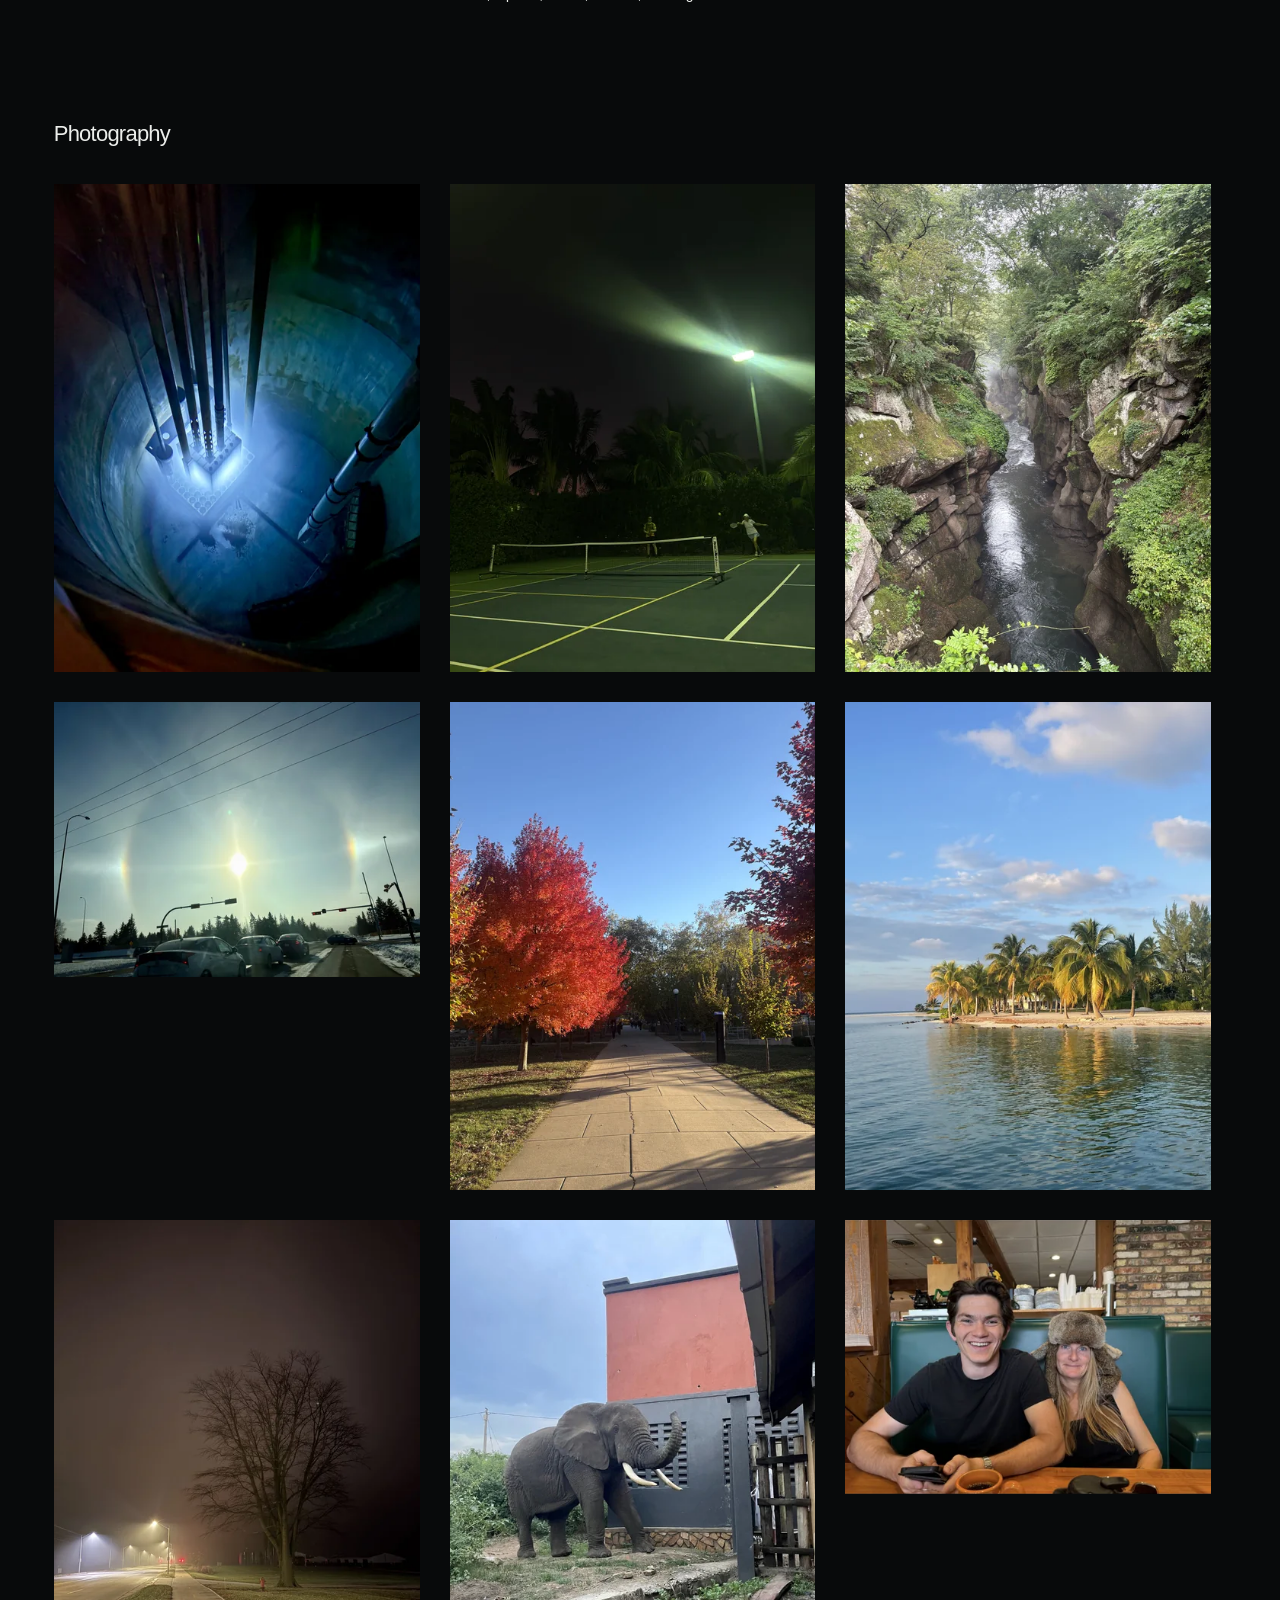
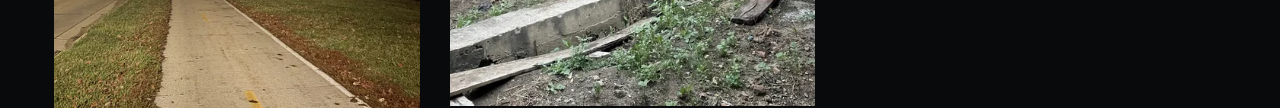
==== commit 17e2b5af: "Fix cold-load bubble initialization and restore plain name lettering" ====
--- a/index.html
+++ b/index.html
@@ -14,40 +14,14 @@
   <link rel="canonical" href="https://loicmagnan.com/">
   <link rel="icon" href="favicon.svg" type="image/svg+xml">
   <link rel="stylesheet" href="styles.css?v=3.1">
-  <link rel="stylesheet" href="portfolio.css?v=3.2">
+  <link rel="stylesheet" href="portfolio.css?v=3.2.1">
 </head>
 <body class="portfolio-page">
   <a class="skip-link" href="#work">Skip to work</a>
   <main id="main">
     <section class="film-section" aria-labelledby="name">
       <header class="film-header">
-        <h1 id="name" class="bubble-wordmark">
-          <span class="sr-only">Loïc Magnan</span>
-          <svg class="name-film" viewBox="0 0 282 62" aria-hidden="true" focusable="false">
-            <defs>
-              <linearGradient id="name-film-rim" x1="0" y1="0" x2="1" y2="1">
-                <stop offset="0" stop-color="#d7ecf3"/>
-                <stop offset=".22" stop-color="#c3b2d7"/>
-                <stop offset=".42" stop-color="#8daebb"/>
-                <stop offset=".65" stop-color="#bdd3c6"/>
-                <stop offset=".83" stop-color="#d5a9c4"/>
-                <stop offset="1" stop-color="#bcd9ec"/>
-              </linearGradient>
-              <linearGradient id="name-film-fill" x1="0" y1="0" x2="0" y2="1">
-                <stop offset="0" stop-color="#d7e9ed" stop-opacity=".32"/>
-                <stop offset=".48" stop-color="#adc6d0" stop-opacity=".025"/>
-                <stop offset="1" stop-color="#b8cbd7" stop-opacity=".17"/>
-              </linearGradient>
-              <filter id="name-film-soft" x="-10%" y="-30%" width="120%" height="160%">
-                <feGaussianBlur stdDeviation=".7"/>
-              </filter>
-              <text id="name-film-text" x="4" y="46">Loïc Magnan</text>
-            </defs>
-            <use href="#name-film-text" class="name-film-halo"/>
-            <use href="#name-film-text" class="name-film-face"/>
-          </svg>
-          <span class="name-role">- Engineer</span>
-        </h1>
+        <h1 id="name">Loïc Magnan <span>- Engineer</span></h1>
         <nav aria-label="Main navigation">
           <a href="#photography">Photography</a>
         </nav>
@@ -370,8 +344,8 @@
   </dialog>
   <script src="portfolio.js?v=3.1" defer></script>
   <script src="bubble-physics.js?v=3.2" defer></script>
-  <script src="bubble-engine.js?v=3.2" defer></script>
-  <script src="bubble-motion.js?v=3.2" defer></script>
+  <script src="bubble-engine.js?v=3.2.1" defer></script>
+  <script src="bubble-motion.js?v=3.2.1" defer></script>
   <script src="work-bubbles.js?v=3.2" defer></script>
   <script src="gallery.js?v=3.1" defer></script>
 </body>
--- a/portfolio.css
+++ b/portfolio.css
@@ -171,20 +171,9 @@
 .resume-heading { display:flex; justify-content:space-between; align-items:baseline; gap:24px; margin-bottom:30px; }
 .resume-heading h2 { font-size:22px; font-weight:400; letter-spacing:-.035em; }
 .resume-section .cv-section { margin:0; padding:38px 0; }
-.film-header .bubble-wordmark { display:flex; align-items:center; flex-wrap:wrap; column-gap:12px; row-gap:2px; }
-.name-film { display:block; width:clamp(216px,22vw,282px); height:auto; overflow:visible; flex-shrink:0; }
-.name-film text, .name-film use { font-family:inherit; font-size:48px; font-weight:500; letter-spacing:-2px; }
-.name-film-halo { fill:none; stroke:url(#name-film-rim); stroke-width:2.7px; stroke-opacity:.3; filter:url(#name-film-soft); }
-.name-film-face { fill:url(#name-film-fill); stroke:url(#name-film-rim); stroke-width:.95px; stroke-linejoin:round; paint-order:stroke fill; }
-.film-header h1 .name-role { padding-top:4px; }
 @media(max-width:620px) {
   .resume-section { padding-bottom:44px; }
   .resume-section .cv-section { padding-block:28px; }
   .resume-heading { gap:18px; margin-bottom:24px; }
   .resume-heading .download-link { margin:0; }
-  .film-header .bubble-wordmark { column-gap:9px; }
-  .name-film { width:216px; }
-  .film-header h1 .name-role { font-size:16px; }
 }
-
-@media(min-width:801px) { .film-header { align-items:center; } }
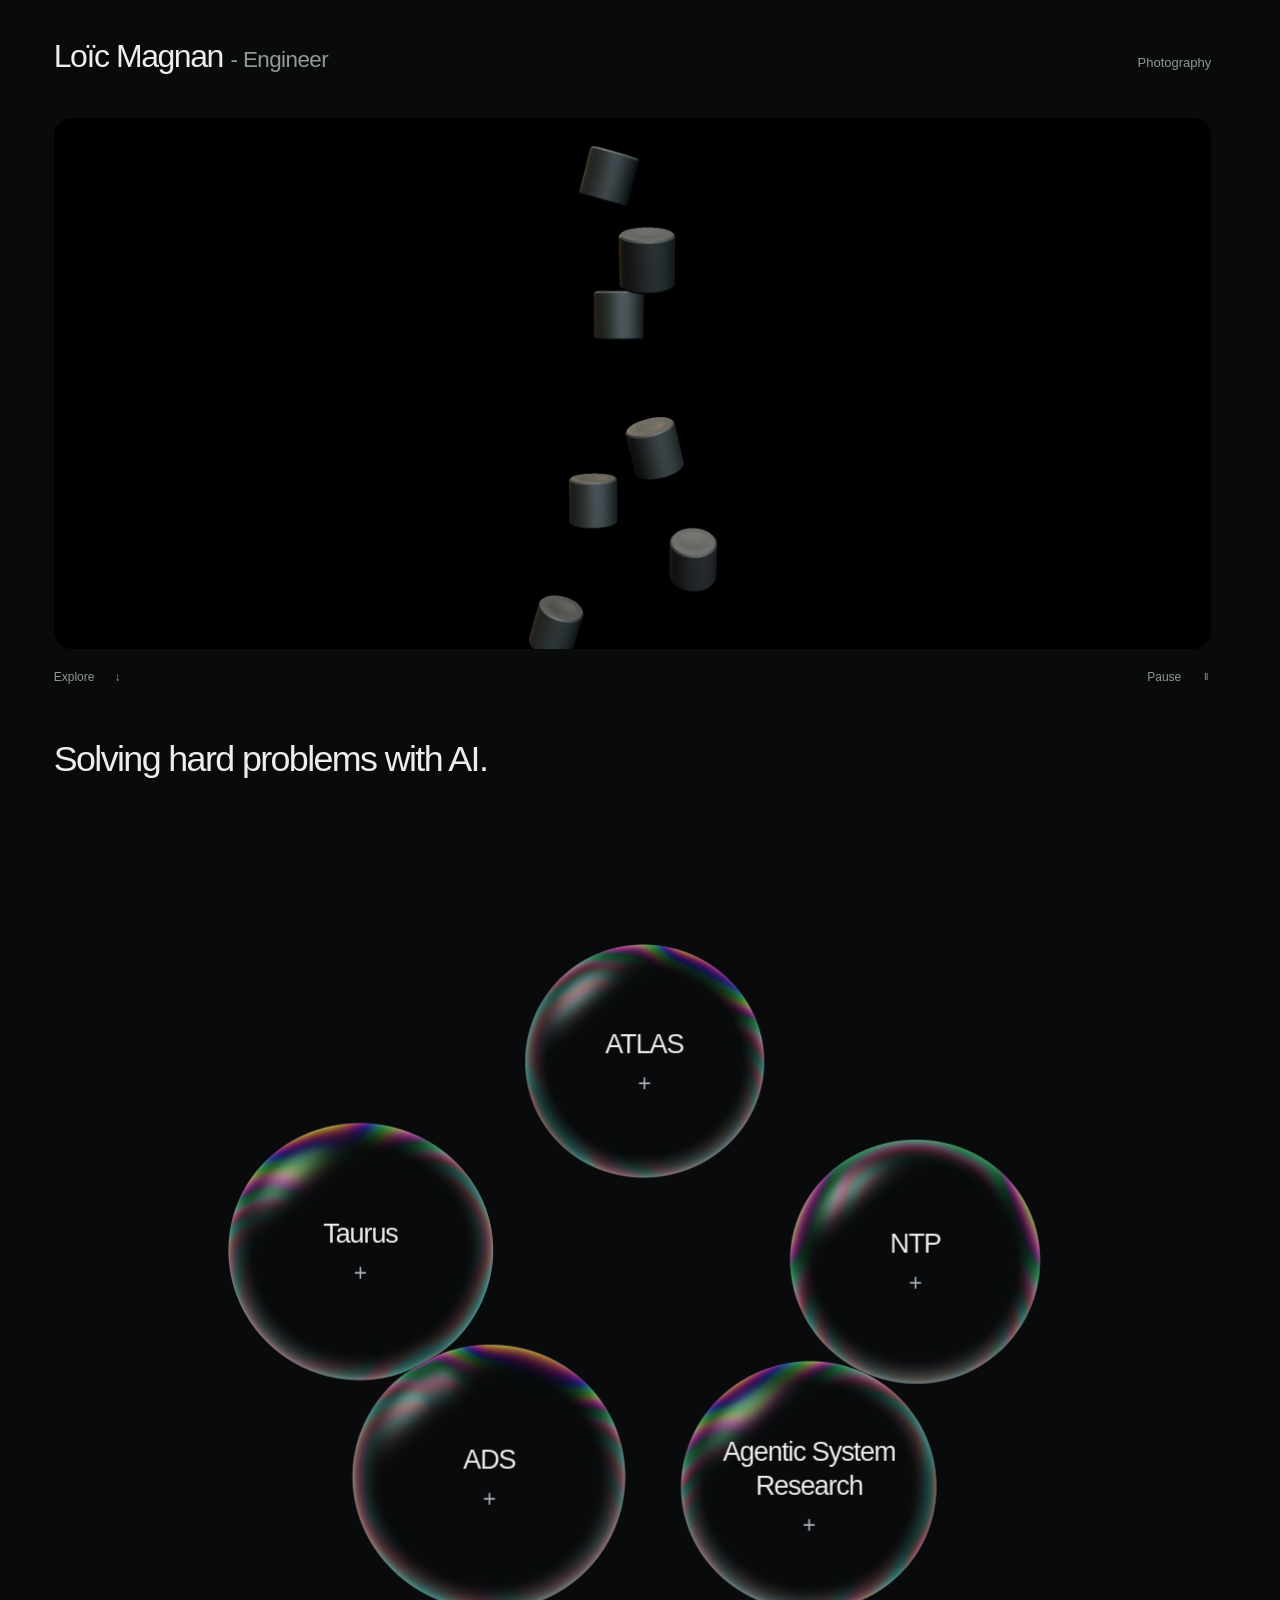
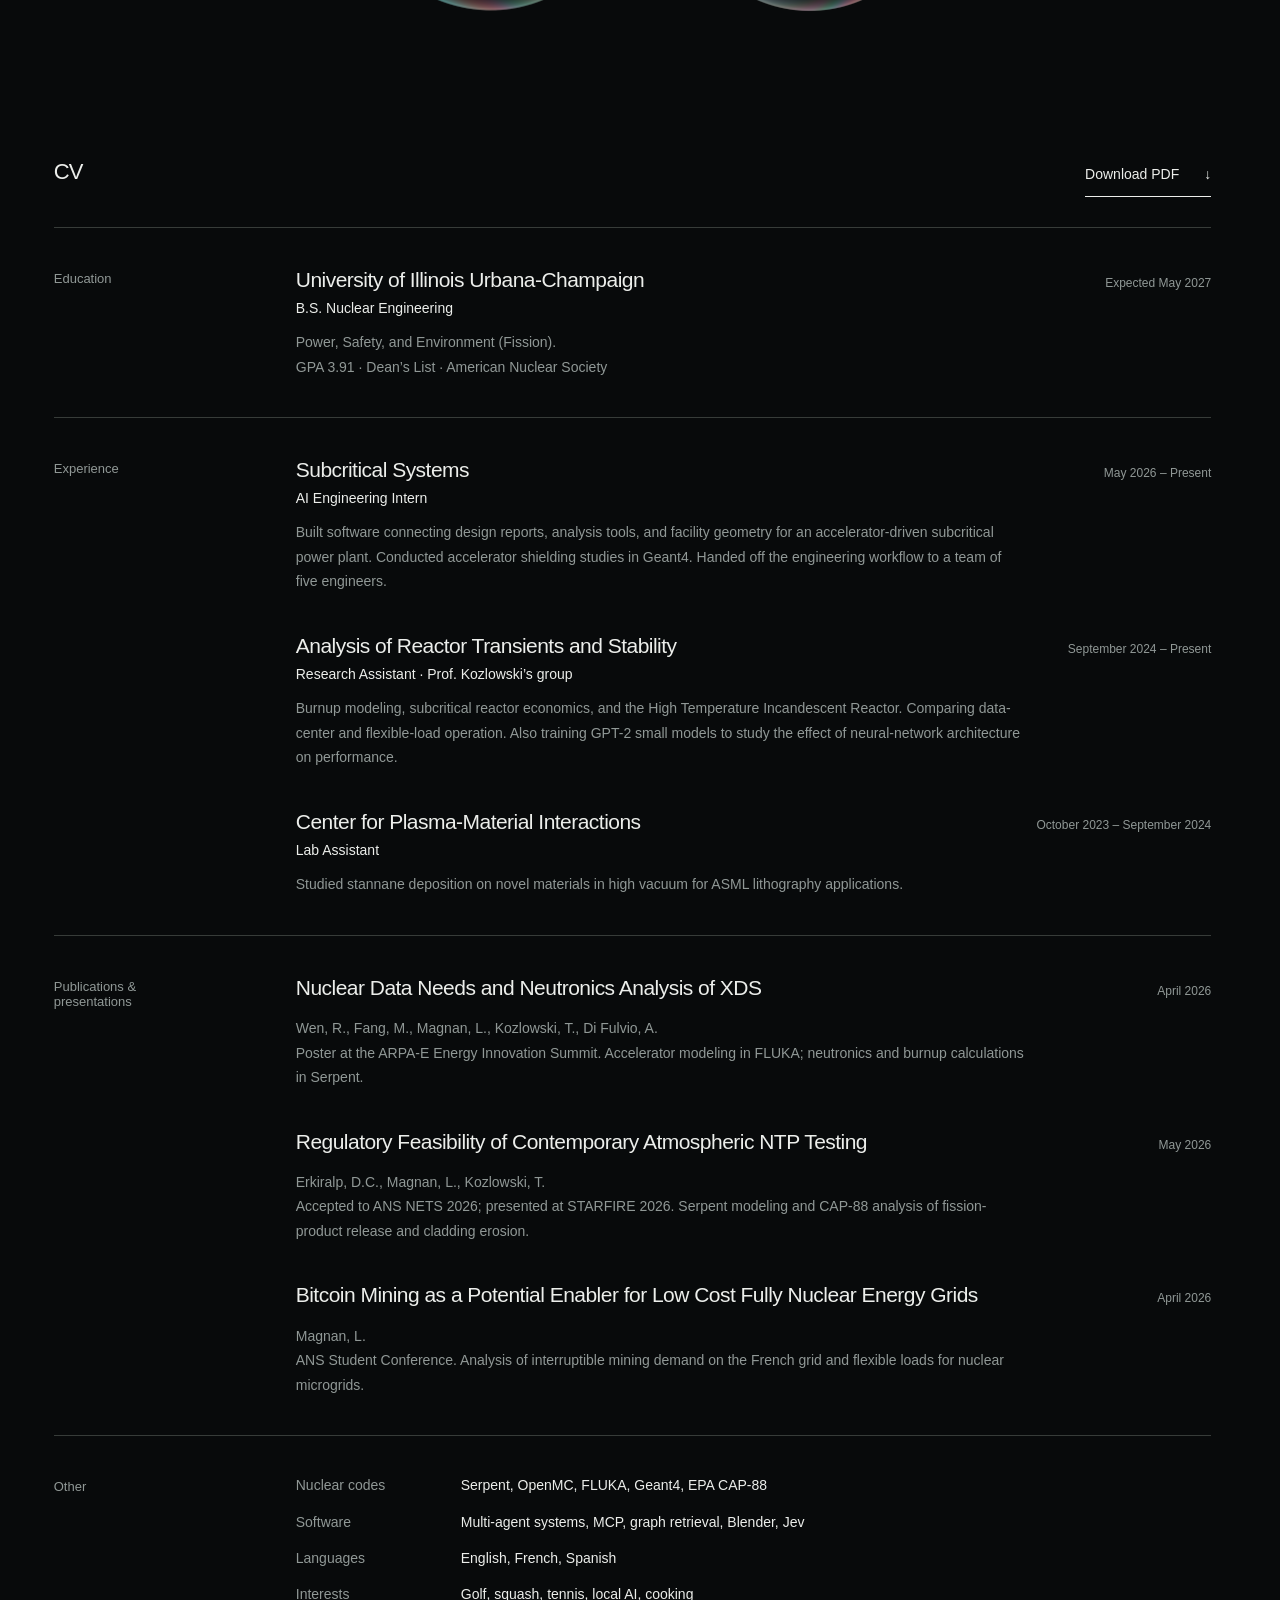
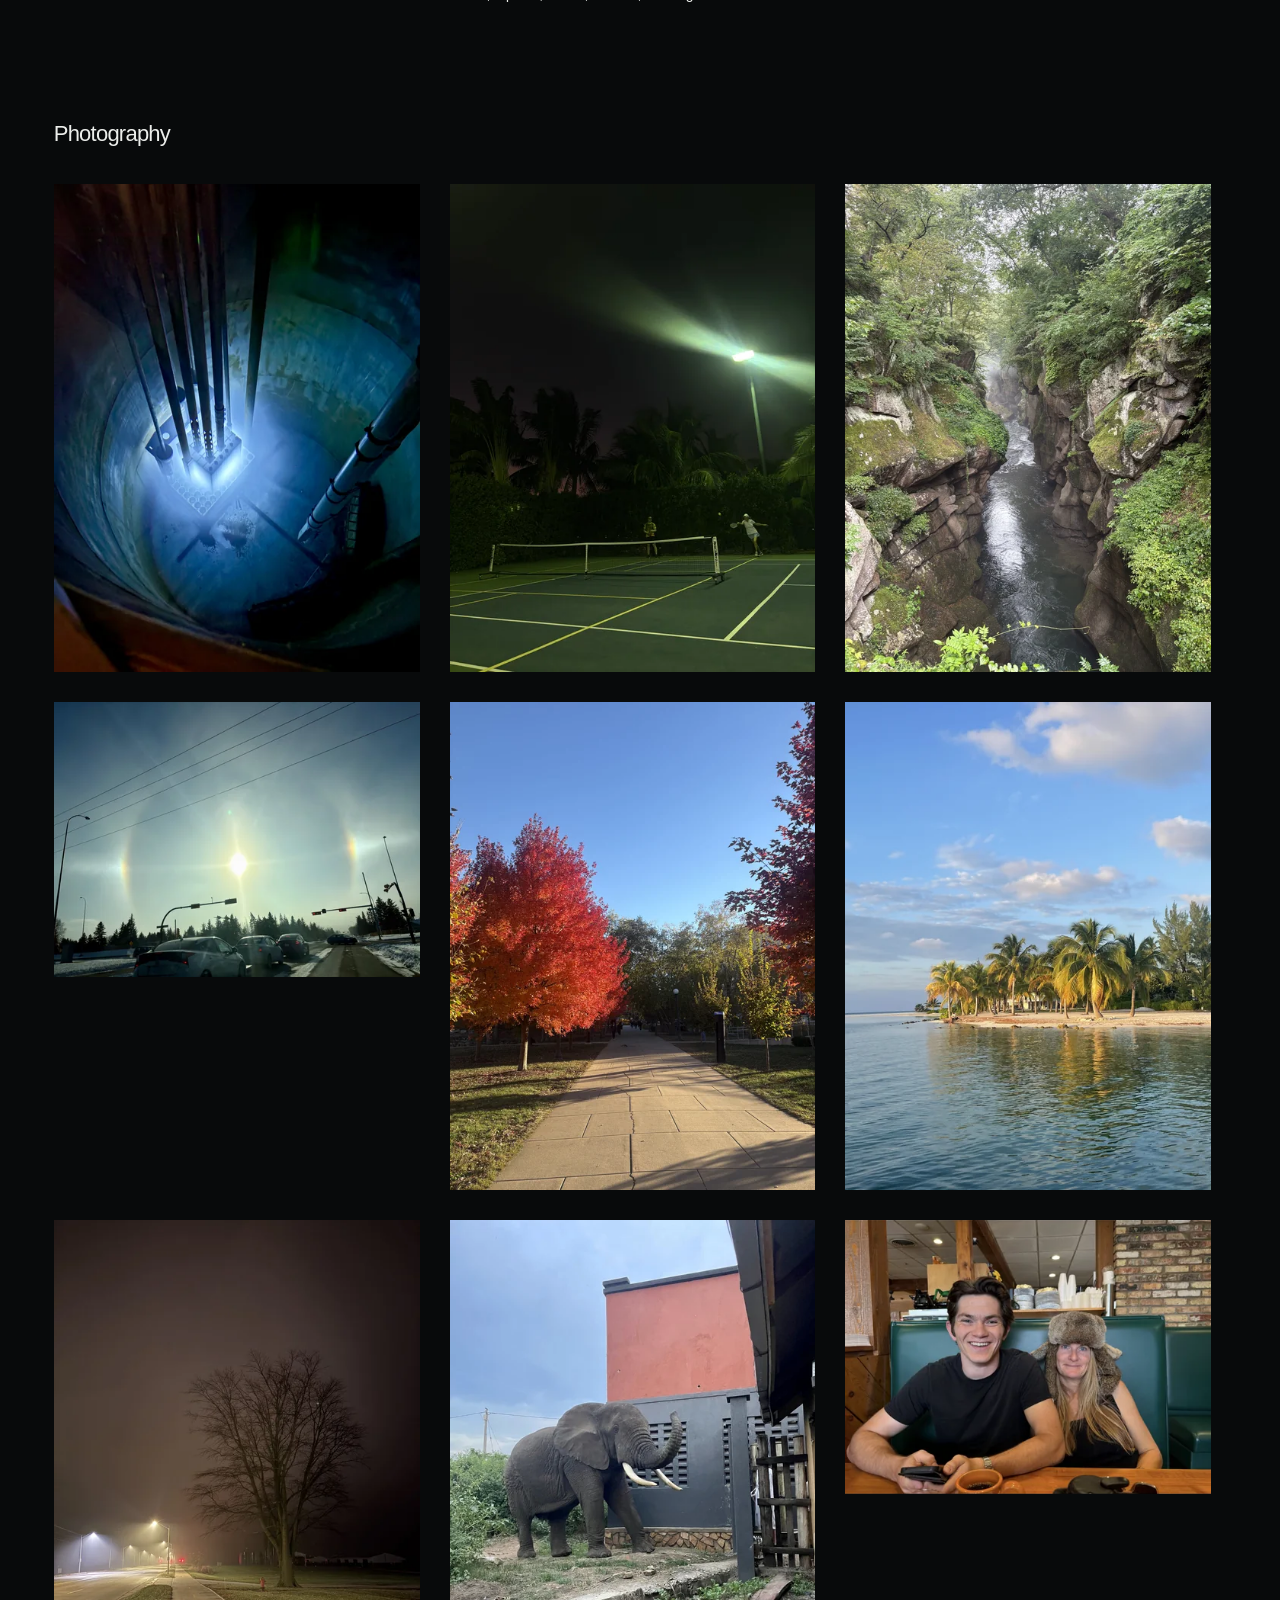
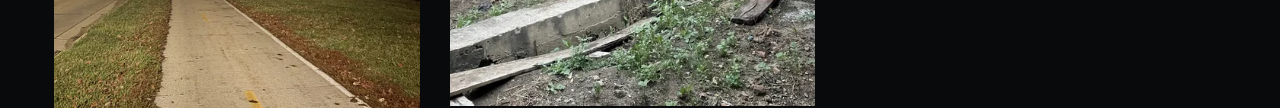
==== commit 6ef7e133: "Start homepage visits and reloads at the introduction" ====
--- a/index.html
+++ b/index.html
@@ -3,6 +3,18 @@
 <head>
   <meta charset="utf-8">
   <meta name="viewport" content="width=device-width, initial-scale=1">
+  <script>
+    // Set this before Safari restores the previous page's scroll position.
+    history.scrollRestoration = 'manual';
+    if (performance.getEntriesByType('navigation')[0]?.type === 'reload' && location.hash) {
+      history.replaceState(history.state, '', location.pathname + location.search);
+    }
+    function startAtIntro() {
+      if (!location.hash) window.scrollTo({ top:0, left:0, behavior:'instant' });
+    }
+    document.addEventListener('DOMContentLoaded', startAtIntro, { once:true });
+    addEventListener('pageshow', startAtIntro);
+  </script>
   <meta name="description" content="Solving hard problems with AI. Engineering projects, research, and photography by Loïc Magnan.">
   <meta name="theme-color" content="#080a0b">
   <meta property="og:title" content="Loïc Magnan - Engineer">
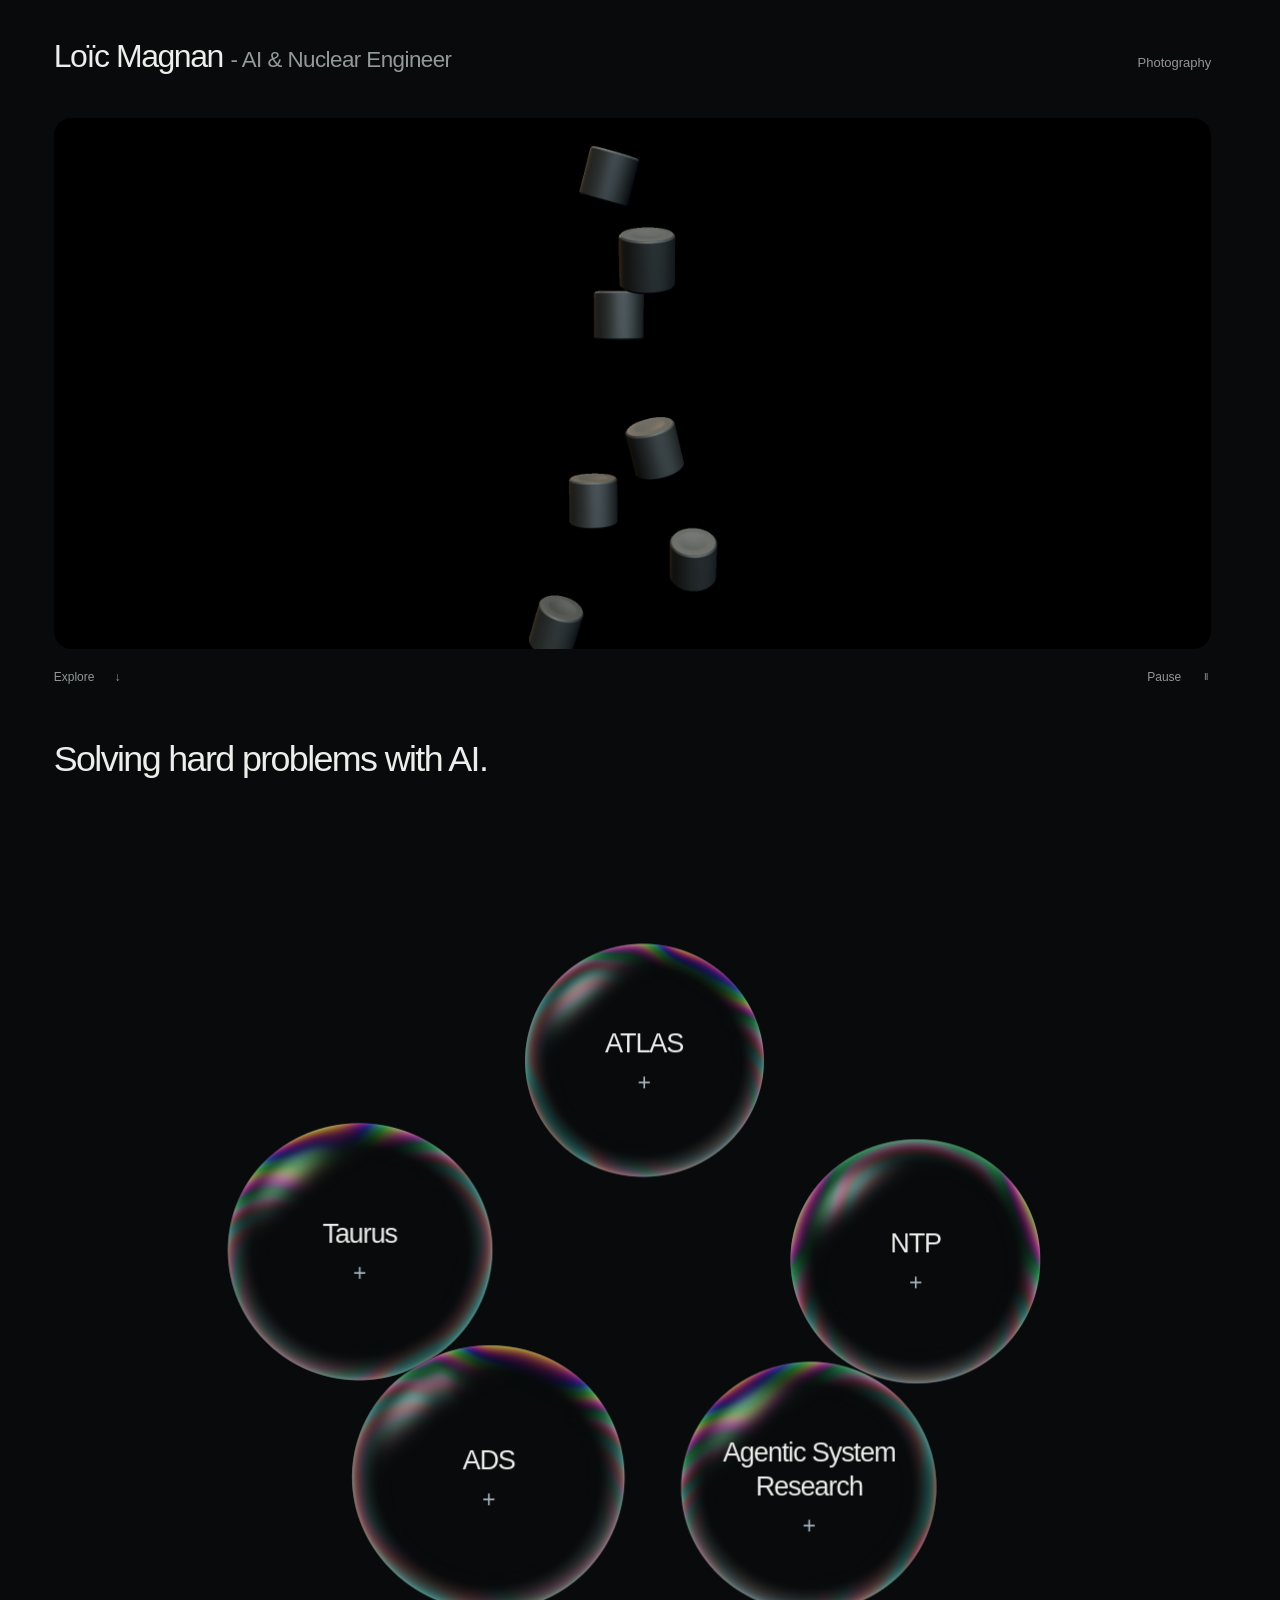
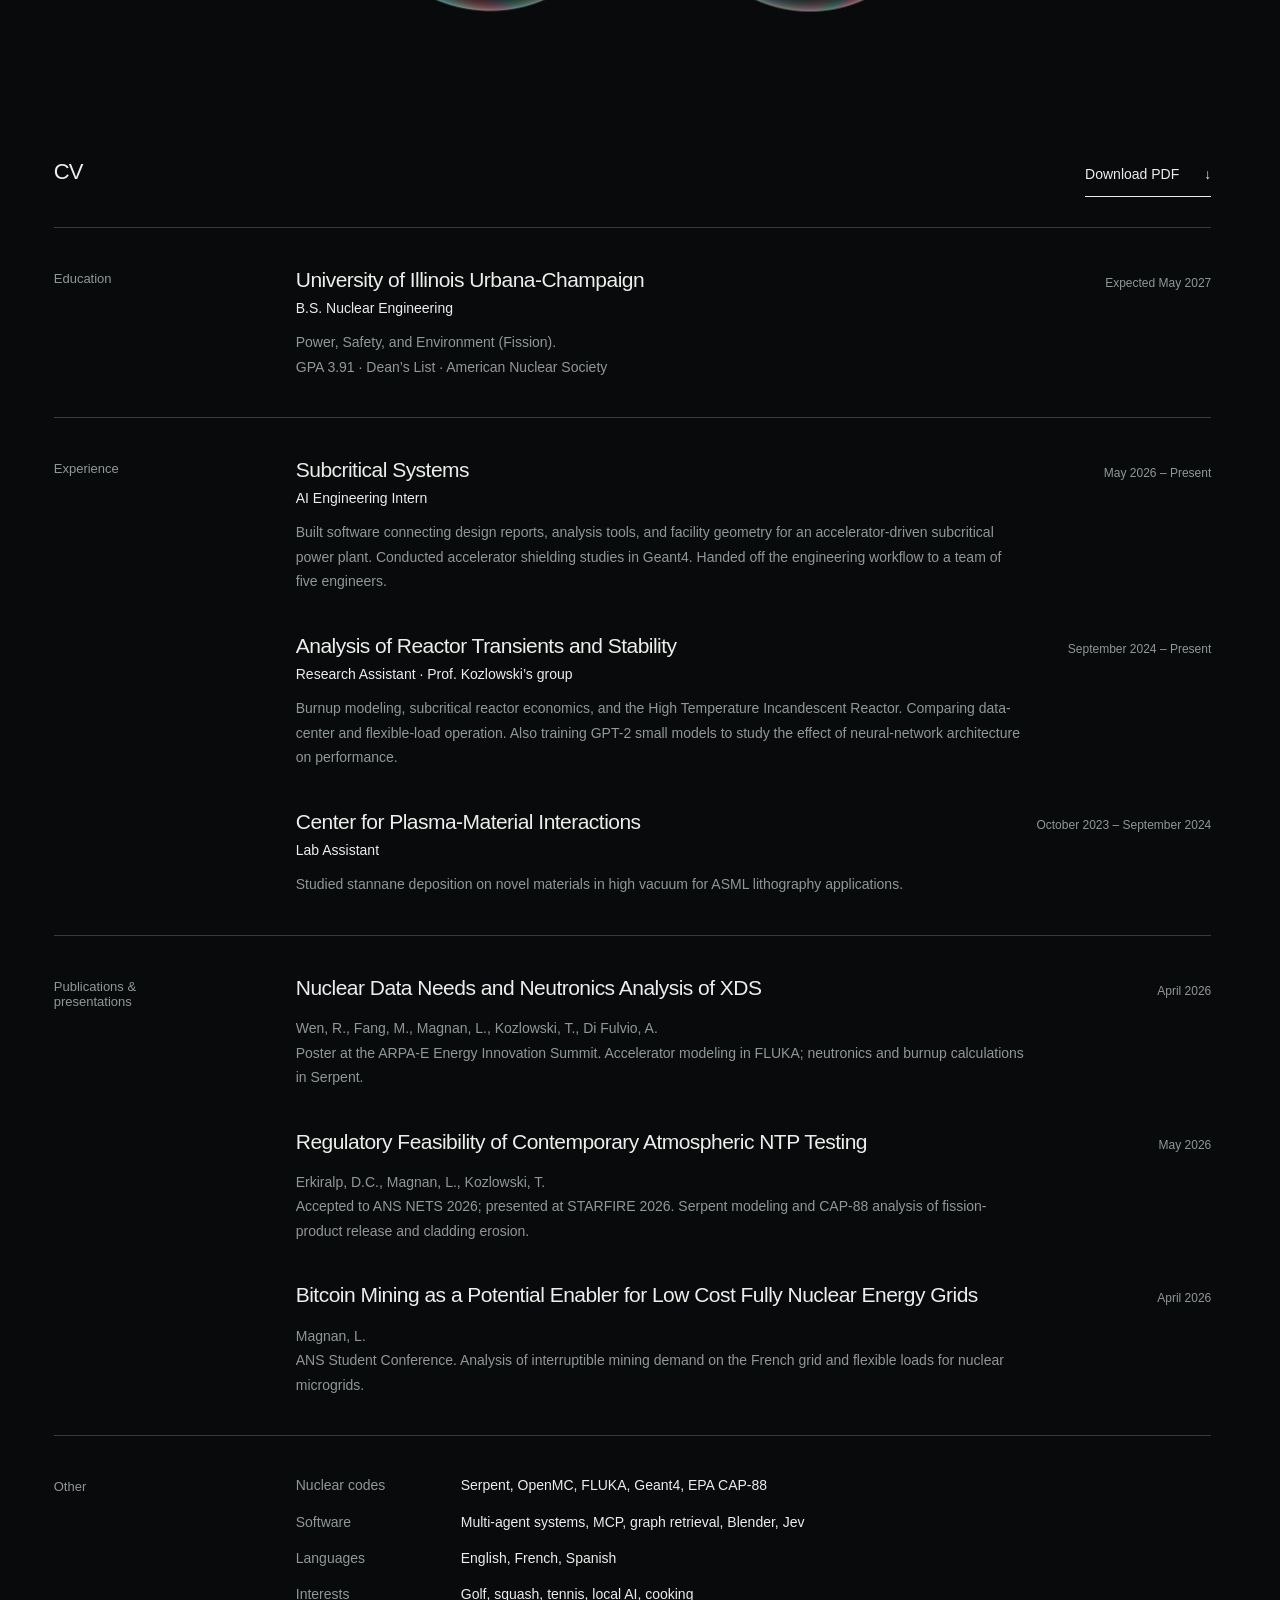
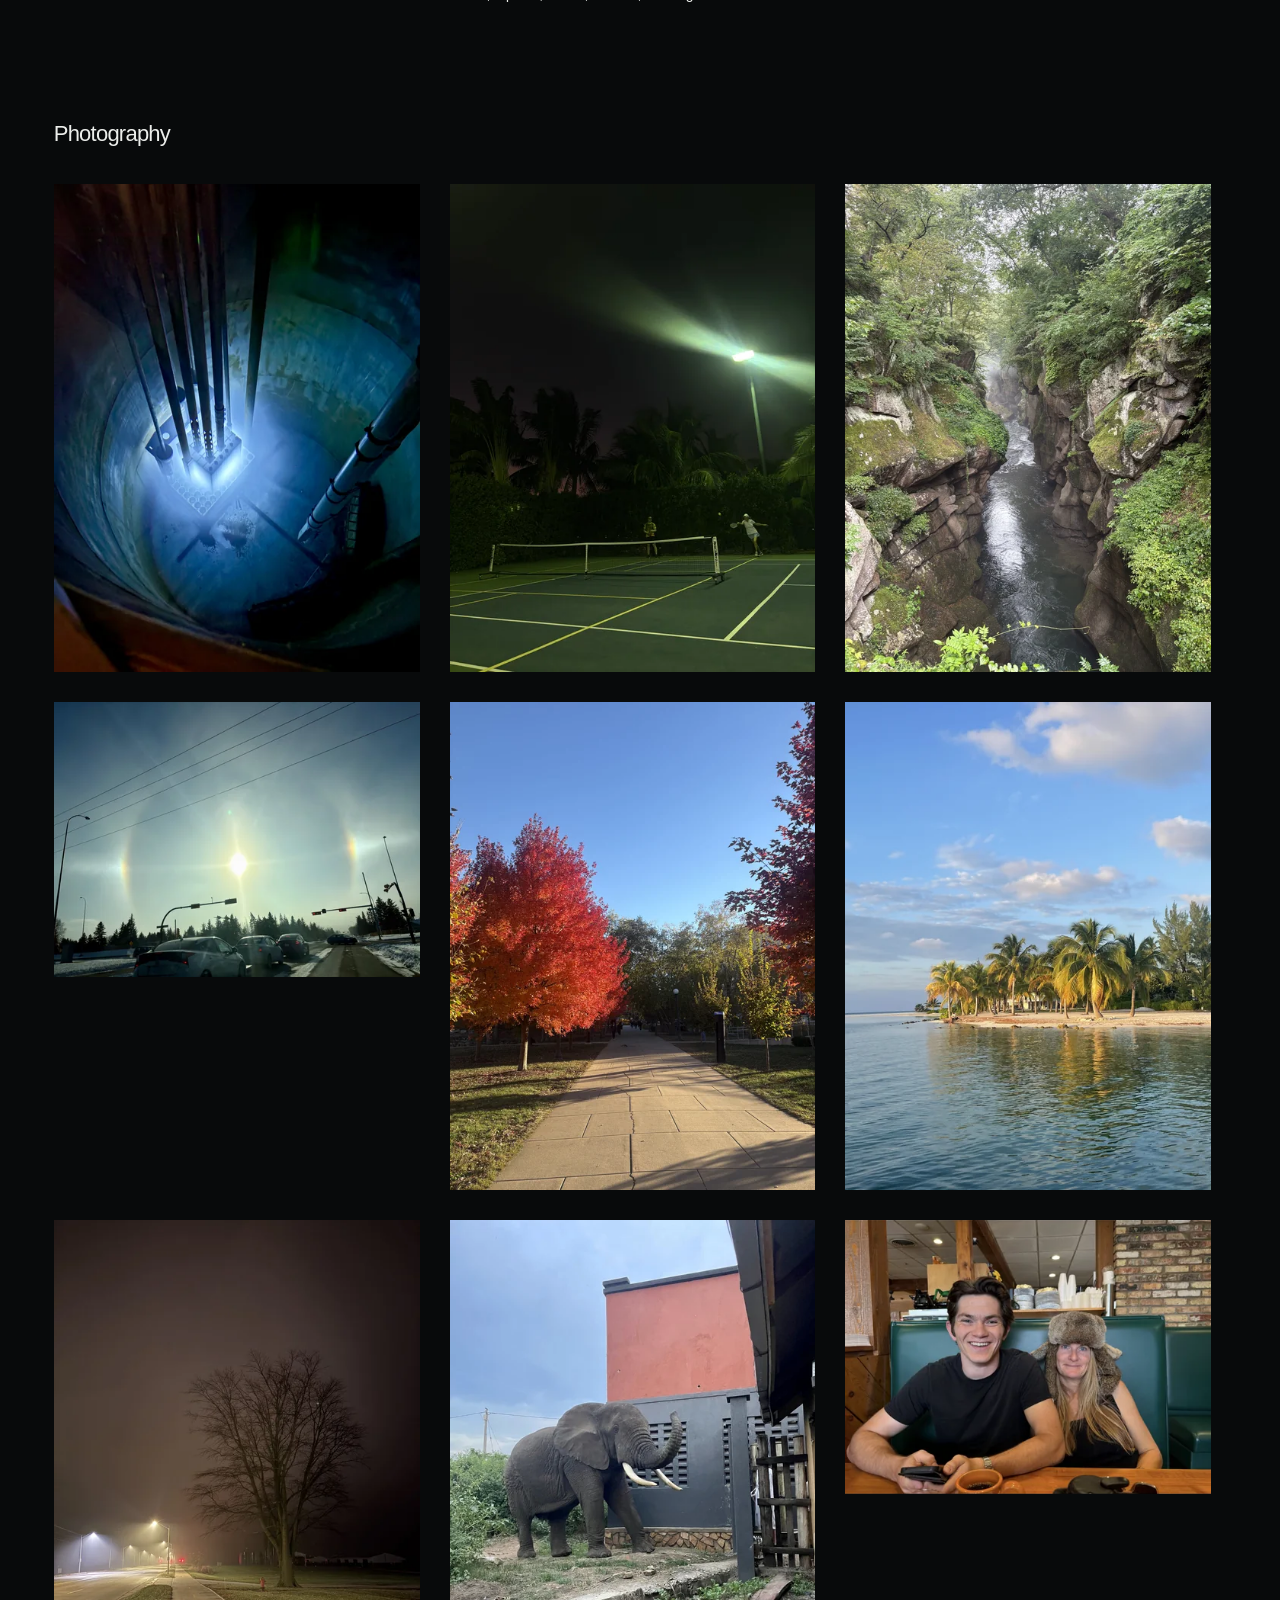
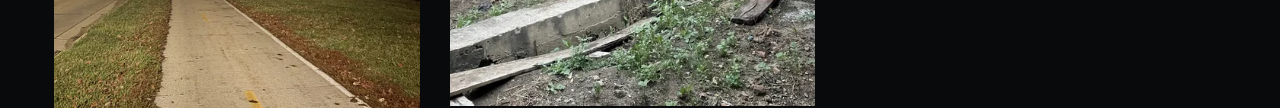
==== commit 680fb48d: "Update title to AI & Nuclear Engineer" ====
--- a/index.html
+++ b/index.html
@@ -17,12 +17,12 @@
   </script>
   <meta name="description" content="Solving hard problems with AI. Engineering projects, research, and photography by Loïc Magnan.">
   <meta name="theme-color" content="#080a0b">
-  <meta property="og:title" content="Loïc Magnan - Engineer">
+  <meta property="og:title" content="Loïc Magnan - AI &amp; Nuclear Engineer">
   <meta property="og:description" content="Solving hard problems with AI. Engineering projects, research, and photography by Loïc Magnan.">
   <meta property="og:type" content="website">
   <meta property="og:url" content="https://loicmagnan.com/">
   <meta property="og:image" content="https://loicmagnan.com/assets/photos/IMG_3176-960.webp">
-  <title>Loïc Magnan - Engineer</title>
+  <title>Loïc Magnan - AI &amp; Nuclear Engineer</title>
   <link rel="canonical" href="https://loicmagnan.com/">
   <link rel="icon" href="favicon.svg" type="image/svg+xml">
   <link rel="stylesheet" href="styles.css?v=3.1">
@@ -33,7 +33,7 @@
   <main id="main">
     <section class="film-section" aria-labelledby="name">
       <header class="film-header">
-        <h1 id="name">Loïc Magnan <span>- Engineer</span></h1>
+        <h1 id="name">Loïc Magnan <span>- AI &amp; Nuclear Engineer</span></h1>
         <nav aria-label="Main navigation">
           <a href="#photography">Photography</a>
         </nav>
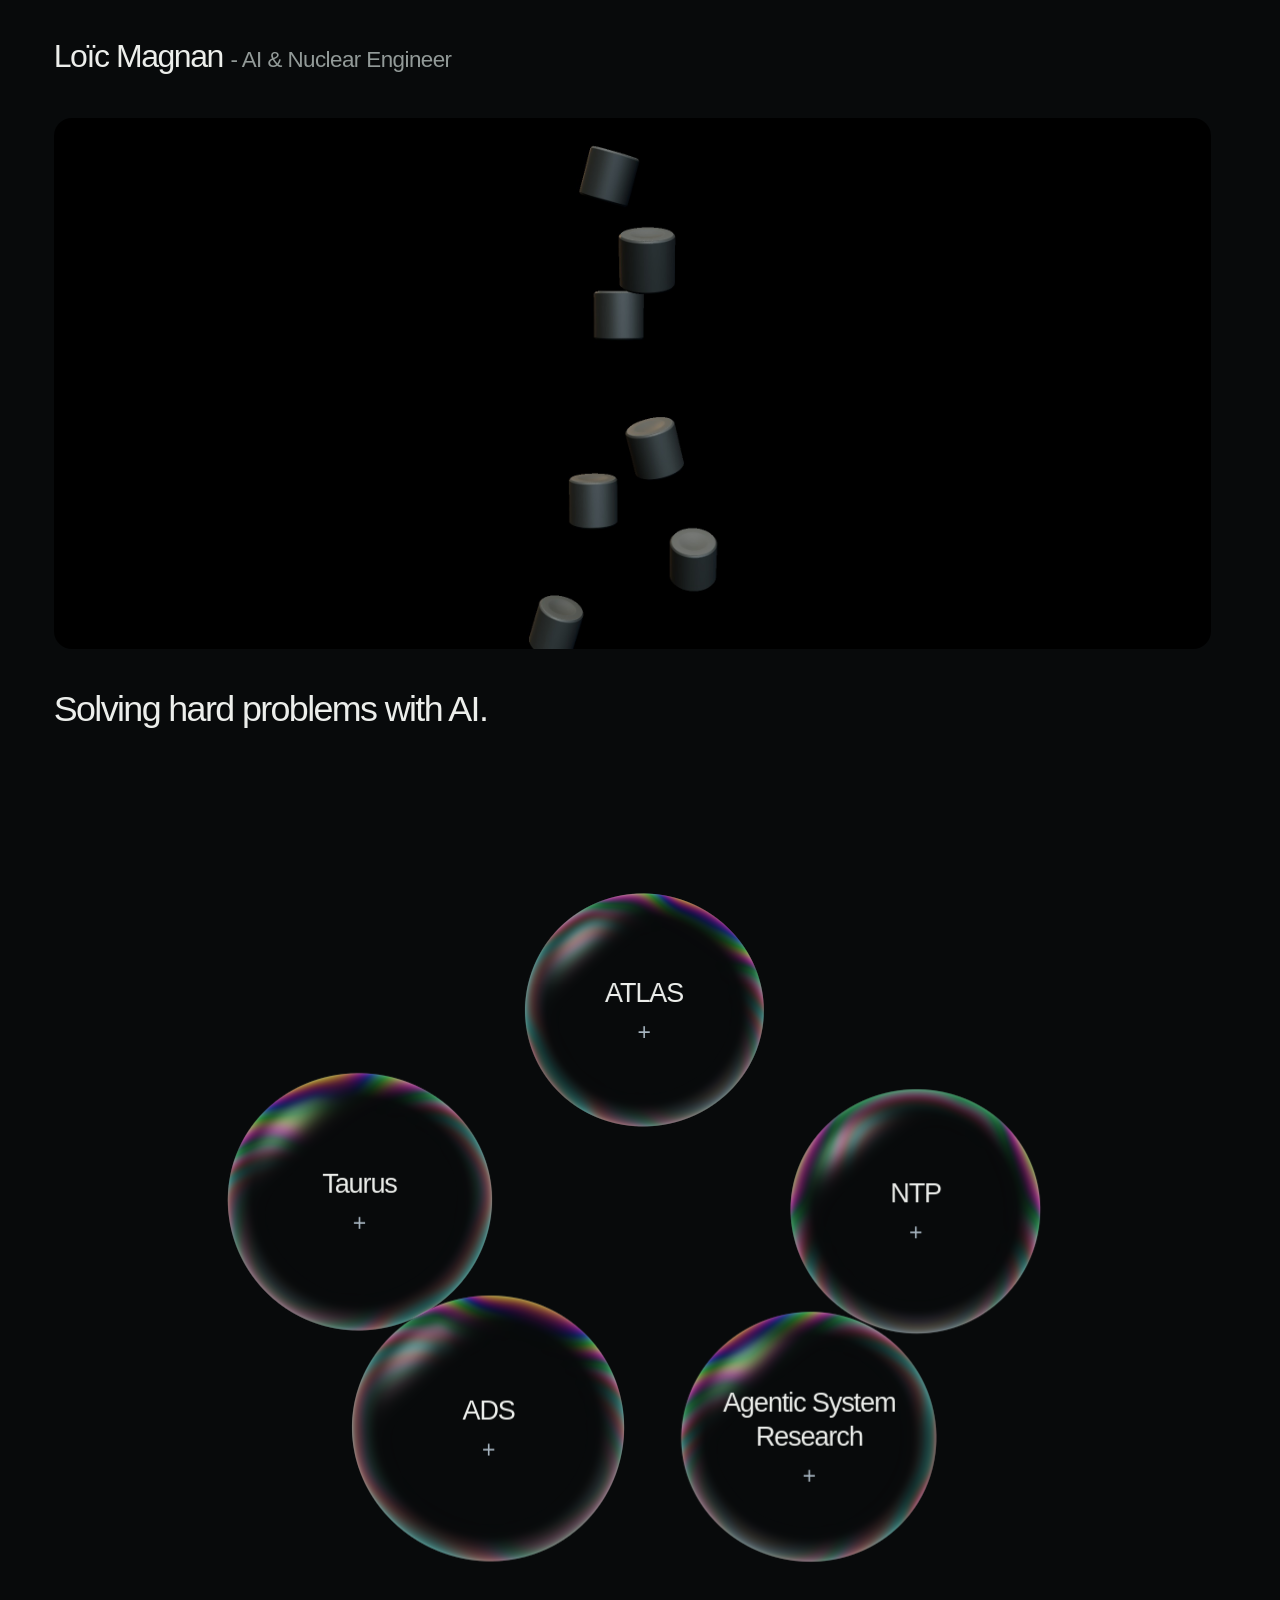
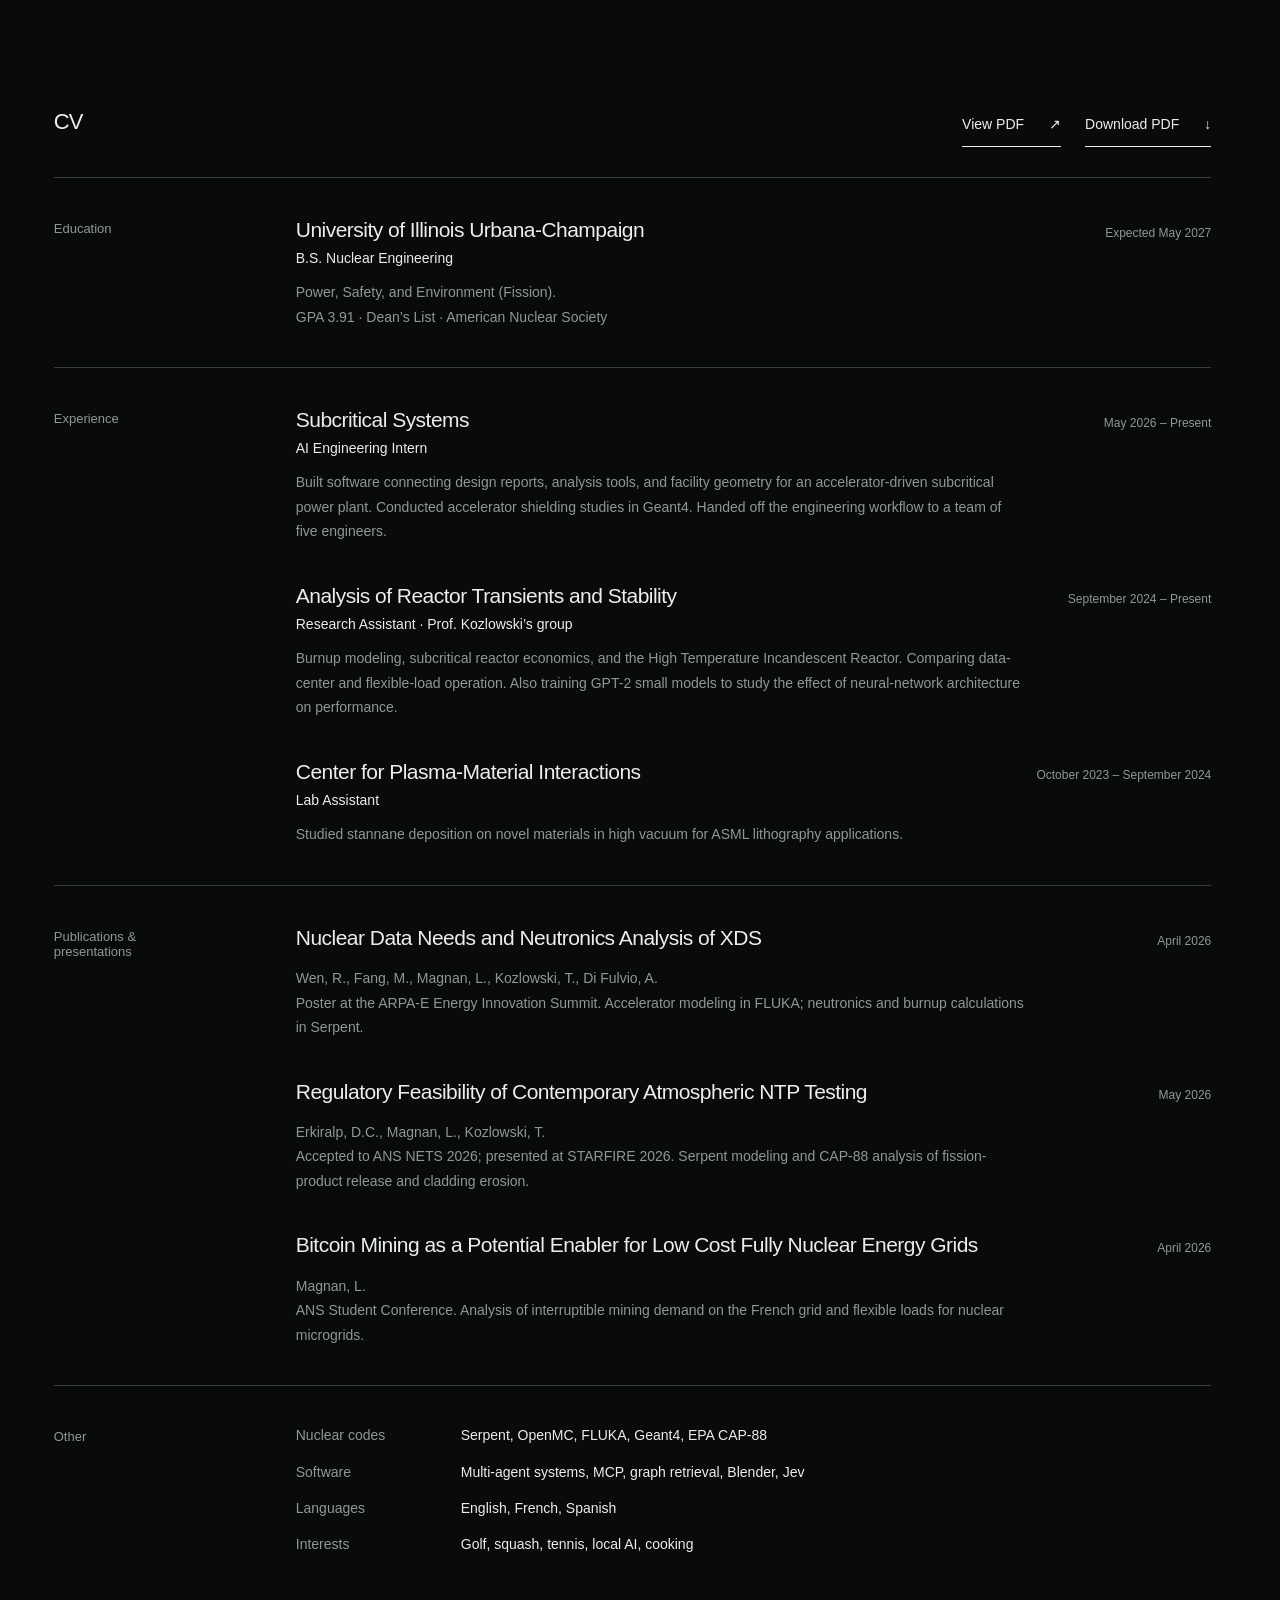
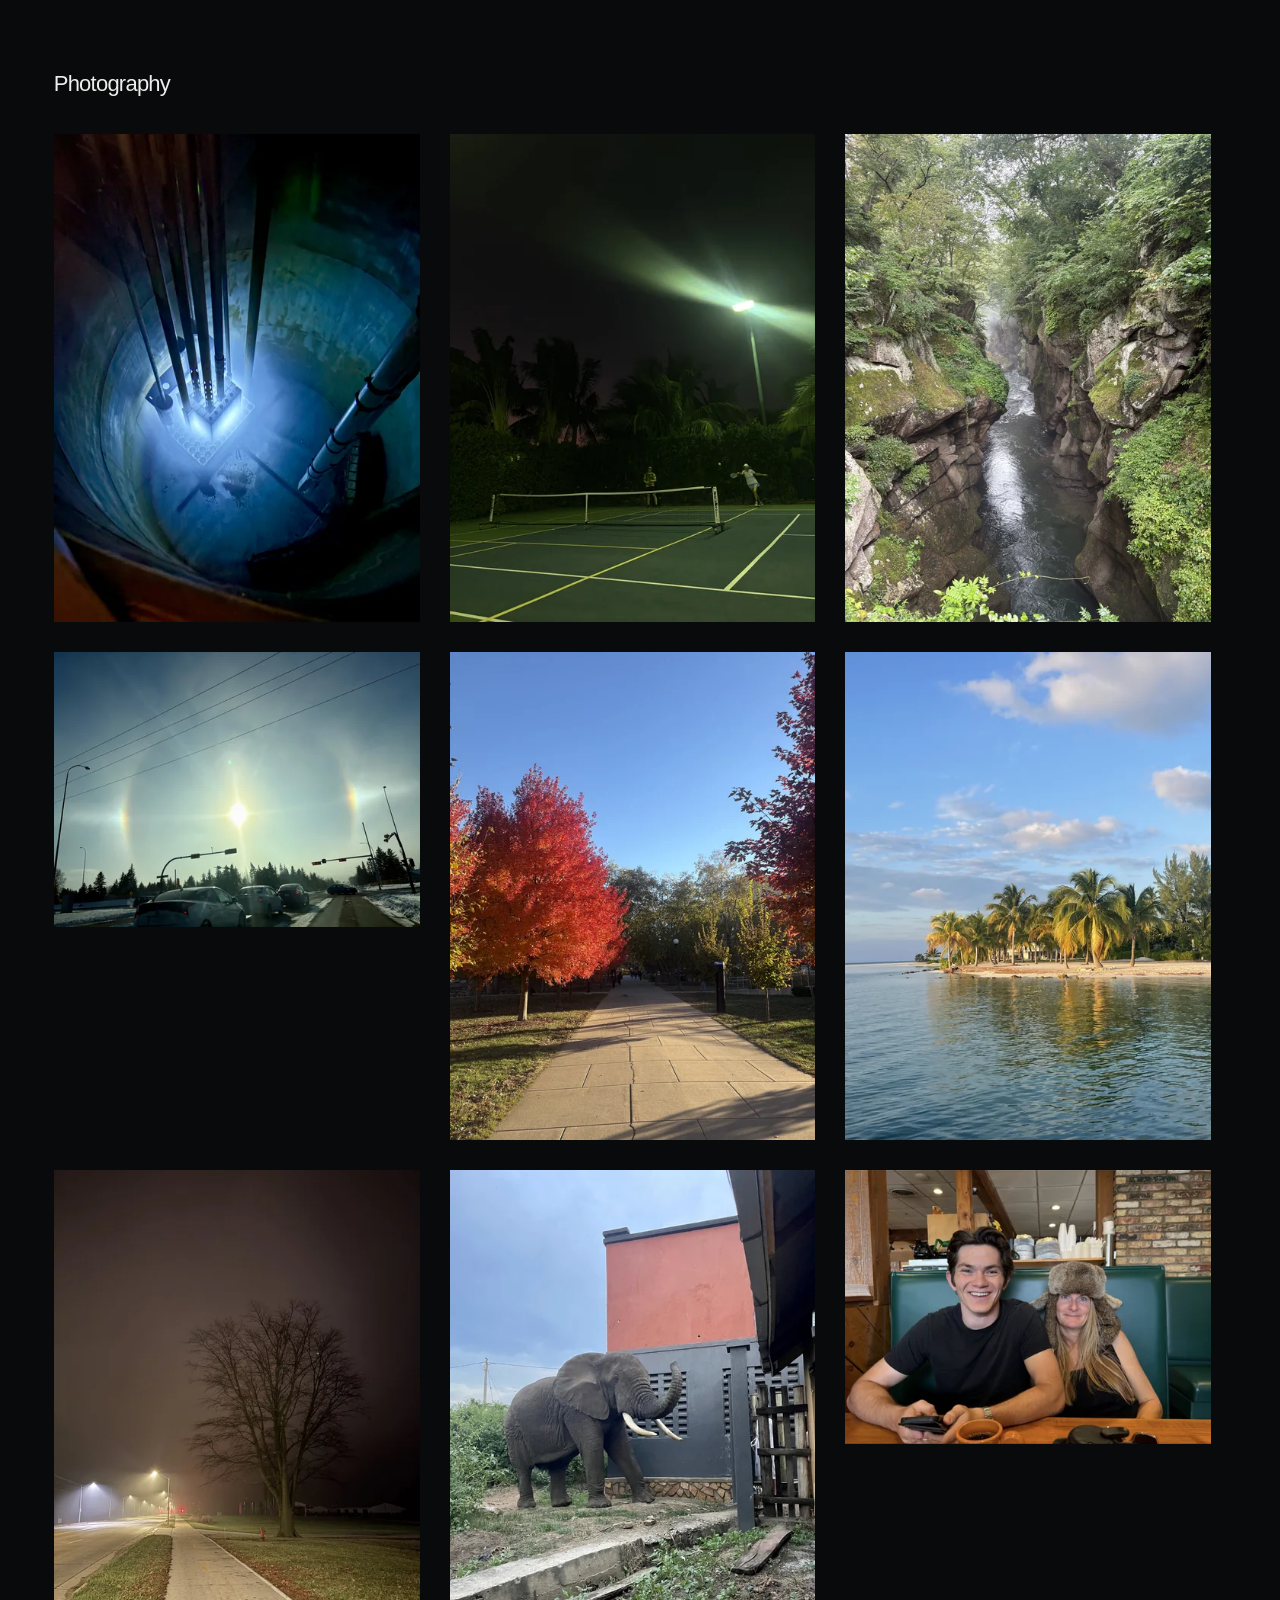
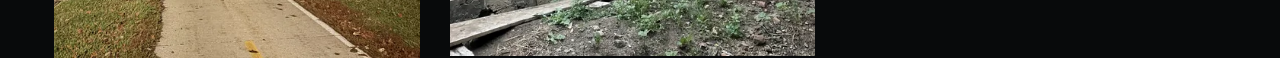
==== commit ffd4327f: "Simplify homepage controls and add CV PDF viewer with Home link" ====
--- a/index.html
+++ b/index.html
@@ -26,7 +26,7 @@
   <link rel="canonical" href="https://loicmagnan.com/">
   <link rel="icon" href="favicon.svg" type="image/svg+xml">
   <link rel="stylesheet" href="styles.css?v=3.1">
-  <link rel="stylesheet" href="portfolio.css?v=3.2.1">
+  <link rel="stylesheet" href="portfolio.css?v=3.2.3">
 </head>
 <body class="portfolio-page">
   <a class="skip-link" href="#work">Skip to work</a>
@@ -34,9 +34,6 @@
     <section class="film-section" aria-labelledby="name">
       <header class="film-header">
         <h1 id="name">Loïc Magnan <span>- AI &amp; Nuclear Engineer</span></h1>
-        <nav aria-label="Main navigation">
-          <a href="#photography">Photography</a>
-        </nav>
       </header>
       <div class="film-frame">
         <video id="reactor-film" muted loop playsinline preload="metadata" poster="assets/film/poster.jpg?v=2.3" aria-label="Film of fuel pellets assembling into a boiling water reactor, followed by recorded neutron paths" aria-describedby="film-description">
@@ -44,11 +41,6 @@
           <source data-src="assets/film/reactor.mp4?v=2.3" type="video/mp4">
         </video>
         <p id="film-description" class="sr-only">A silent film made from the reactor visualization. Neutron paths use recorded OpenMC positions at the model's original scale; particle size and time are adjusted for visibility.</p>
-      </div>
-      <div class="film-controls">
-        <a href="#work" aria-label="Explore projects and research">Explore <span aria-hidden="true">↓</span></a>
-        <button id="film-toggle" type="button" aria-label="Play reactor film" hidden>Play <span aria-hidden="true">▶</span></button>
-        <noscript><a href="assets/film/reactor.mp4">Play film <span aria-hidden="true">↗</span></a></noscript>
       </div>
       <p class="intro-line">Solving hard problems with AI.</p>
     </section>
@@ -233,7 +225,10 @@
     <section class="resume-section" id="cv" aria-labelledby="resume-title">
       <div class="resume-heading">
         <h2 id="resume-title">CV</h2>
-        <a class="download-link" href="assets/Resume_Loic_Magnan.pdf" download>Download PDF <span aria-hidden="true">↓</span></a>
+        <div class="resume-actions">
+          <a class="download-link" href="resume.html">View PDF <span aria-hidden="true">↗</span></a>
+          <a class="download-link" href="assets/Resume_Loic_Magnan.pdf" download>Download PDF <span aria-hidden="true">↓</span></a>
+        </div>
       </div>
     <section class="cv-section" aria-labelledby="resume-education">
       <h2 id="resume-education">Education</h2>
@@ -354,7 +349,7 @@
       <p class="viewer-status" role="status" aria-live="polite"></p>
     </div>
   </dialog>
-  <script src="portfolio.js?v=3.1" defer></script>
+  <script src="portfolio.js?v=3.2.3" defer></script>
   <script src="bubble-physics.js?v=3.2" defer></script>
   <script src="bubble-engine.js?v=3.2.1" defer></script>
   <script src="bubble-motion.js?v=3.2.1" defer></script>
--- a/portfolio.css
+++ b/portfolio.css
@@ -13,10 +13,6 @@
 .film-header nav a:hover { color:var(--ink); }
 .film-frame { height:clamp(320px,59svh,700px); background:#000; overflow:hidden; border-radius:18px; }
 .film-frame video { width:100%; height:100%; display:block; object-fit:contain; }
-.film-controls { display:flex; justify-content:space-between; align-items:center; padding-top:6px; }
-.film-controls a, .film-controls button { display:flex; align-items:center; gap:20px; min-height:44px; padding:8px 0; color:var(--muted); font-size:12px; text-decoration:none; background:transparent; cursor:pointer; }
-.film-controls a:hover, .film-controls button:hover { color:var(--ink); }
-.film-controls button span { font-size:9px; width:10px; }
 .intro-line { max-width:700px; padding-block:36px 72px; font-size:clamp(23px,2.8vw,37px); line-height:1.35; letter-spacing:-.045em; text-wrap:balance; }
 
 /* Each object grows into its own reading space, in the flow of the page. */
@@ -130,7 +126,6 @@
   .film-header nav a { font-size:12px; }
   .film-frame { height:56svh; min-height:300px; border-radius:14px; }
   .film-frame video { object-fit:cover; }
-  .film-controls { padding-top:4px; }
   .intro-line { max-width:350px; padding-bottom:46px; }
   .bubble-list { grid-template-columns:repeat(2,minmax(0,1fr)); gap:22px 18px; }
   .work-bubble { --bubble-size:172px; }
@@ -169,11 +164,13 @@
 /* The existing CV layout now sits between the membrane field and photographs. */
 .resume-section { max-width:var(--page-width); margin:0 auto; padding:0 var(--gutter) 56px; scroll-margin-top:40px; }
 .resume-heading { display:flex; justify-content:space-between; align-items:baseline; gap:24px; margin-bottom:30px; }
+.resume-actions { display:flex; align-items:center; gap:24px; flex-wrap:wrap; }
 .resume-heading h2 { font-size:22px; font-weight:400; letter-spacing:-.035em; }
 .resume-section .cv-section { margin:0; padding:38px 0; }
 @media(max-width:620px) {
   .resume-section { padding-bottom:44px; }
   .resume-section .cv-section { padding-block:28px; }
-  .resume-heading { gap:18px; margin-bottom:24px; }
+  .resume-heading { gap:18px; margin-bottom:24px; flex-wrap:wrap; }
+  .resume-actions { gap:18px; }
   .resume-heading .download-link { margin:0; }
 }
